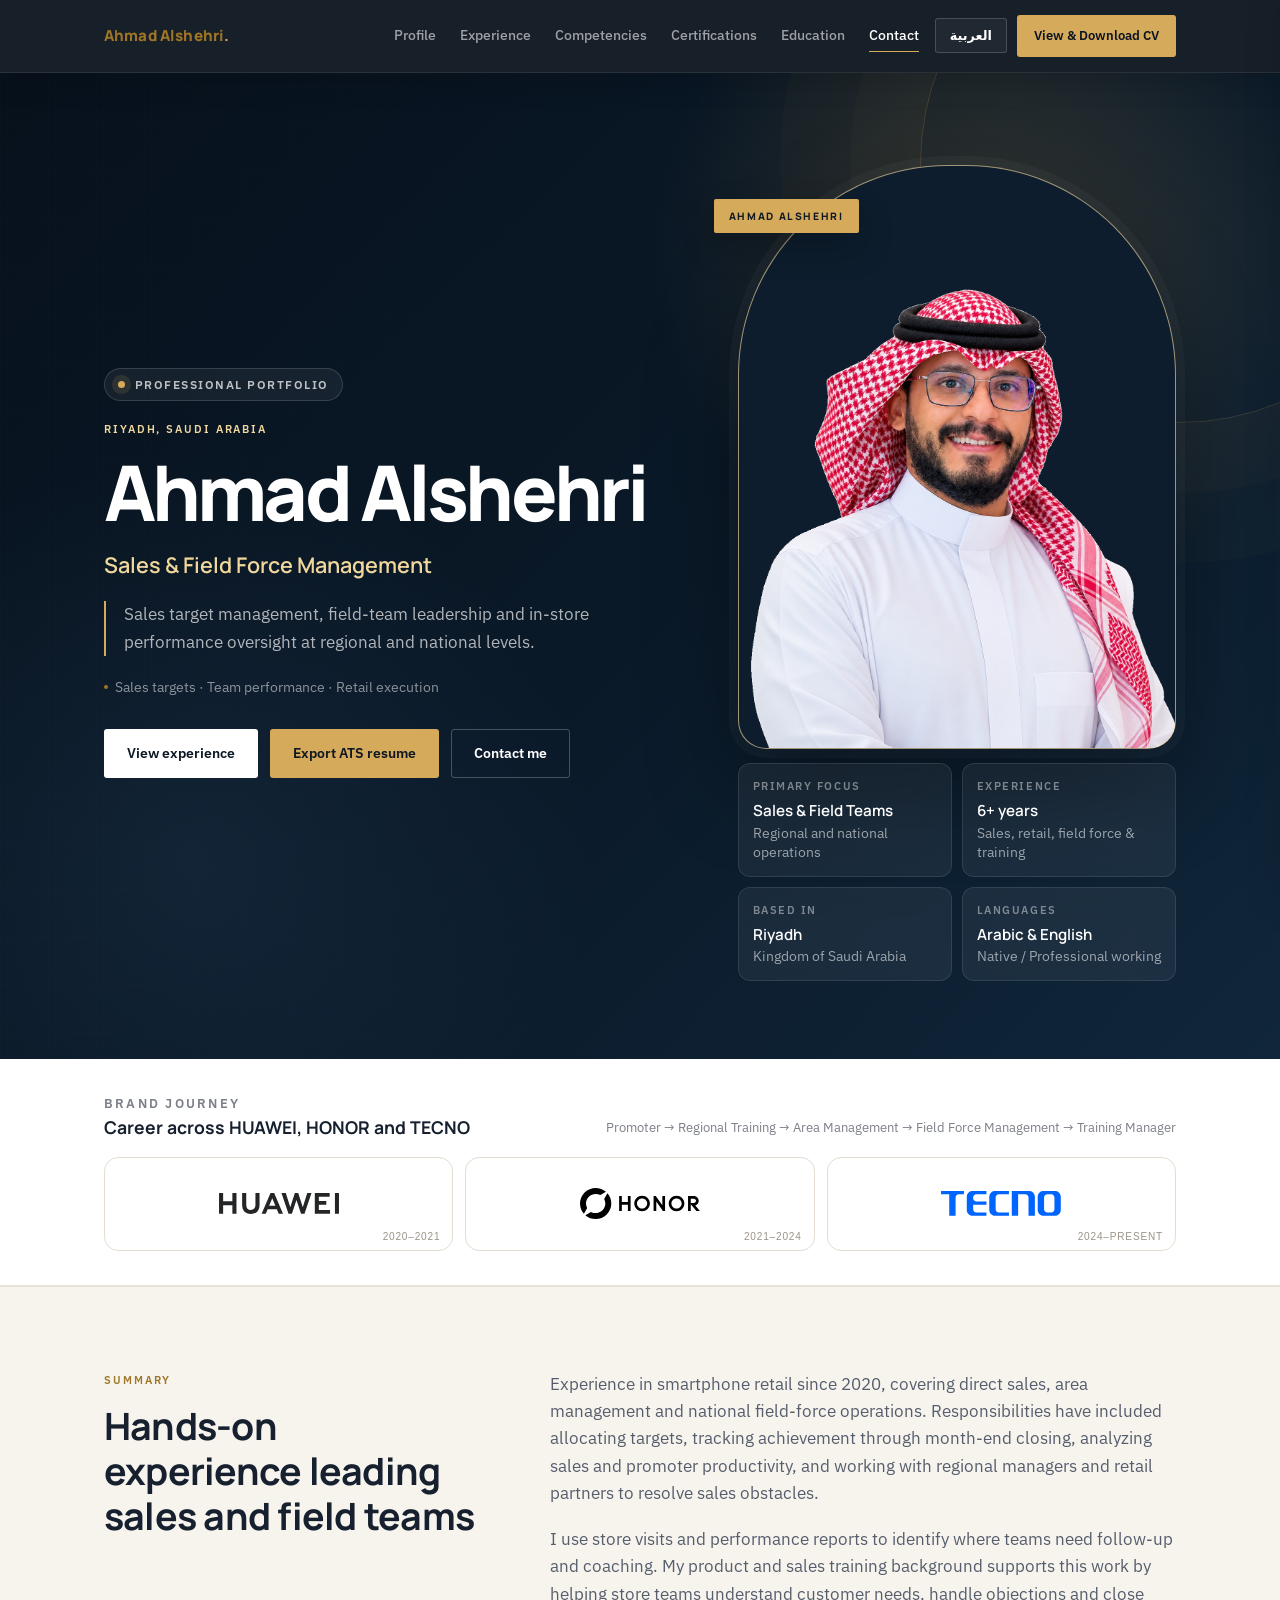
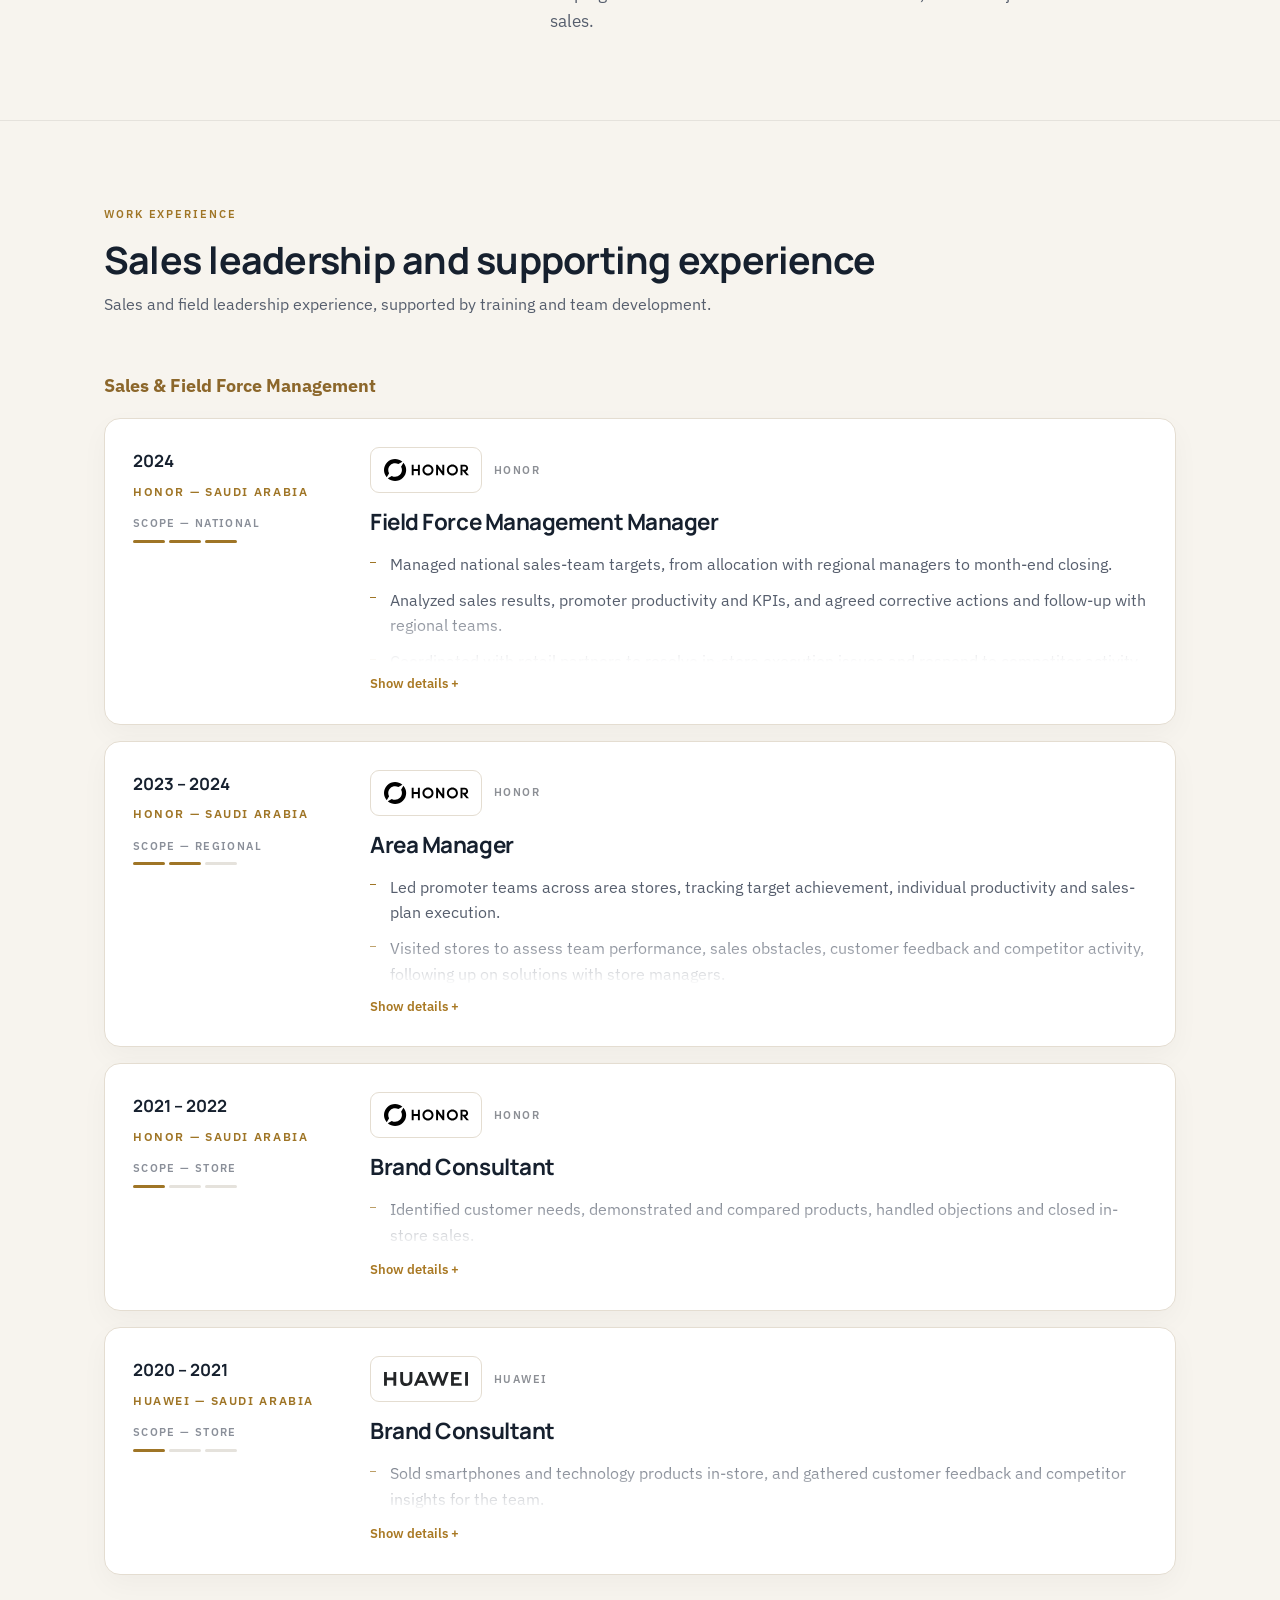
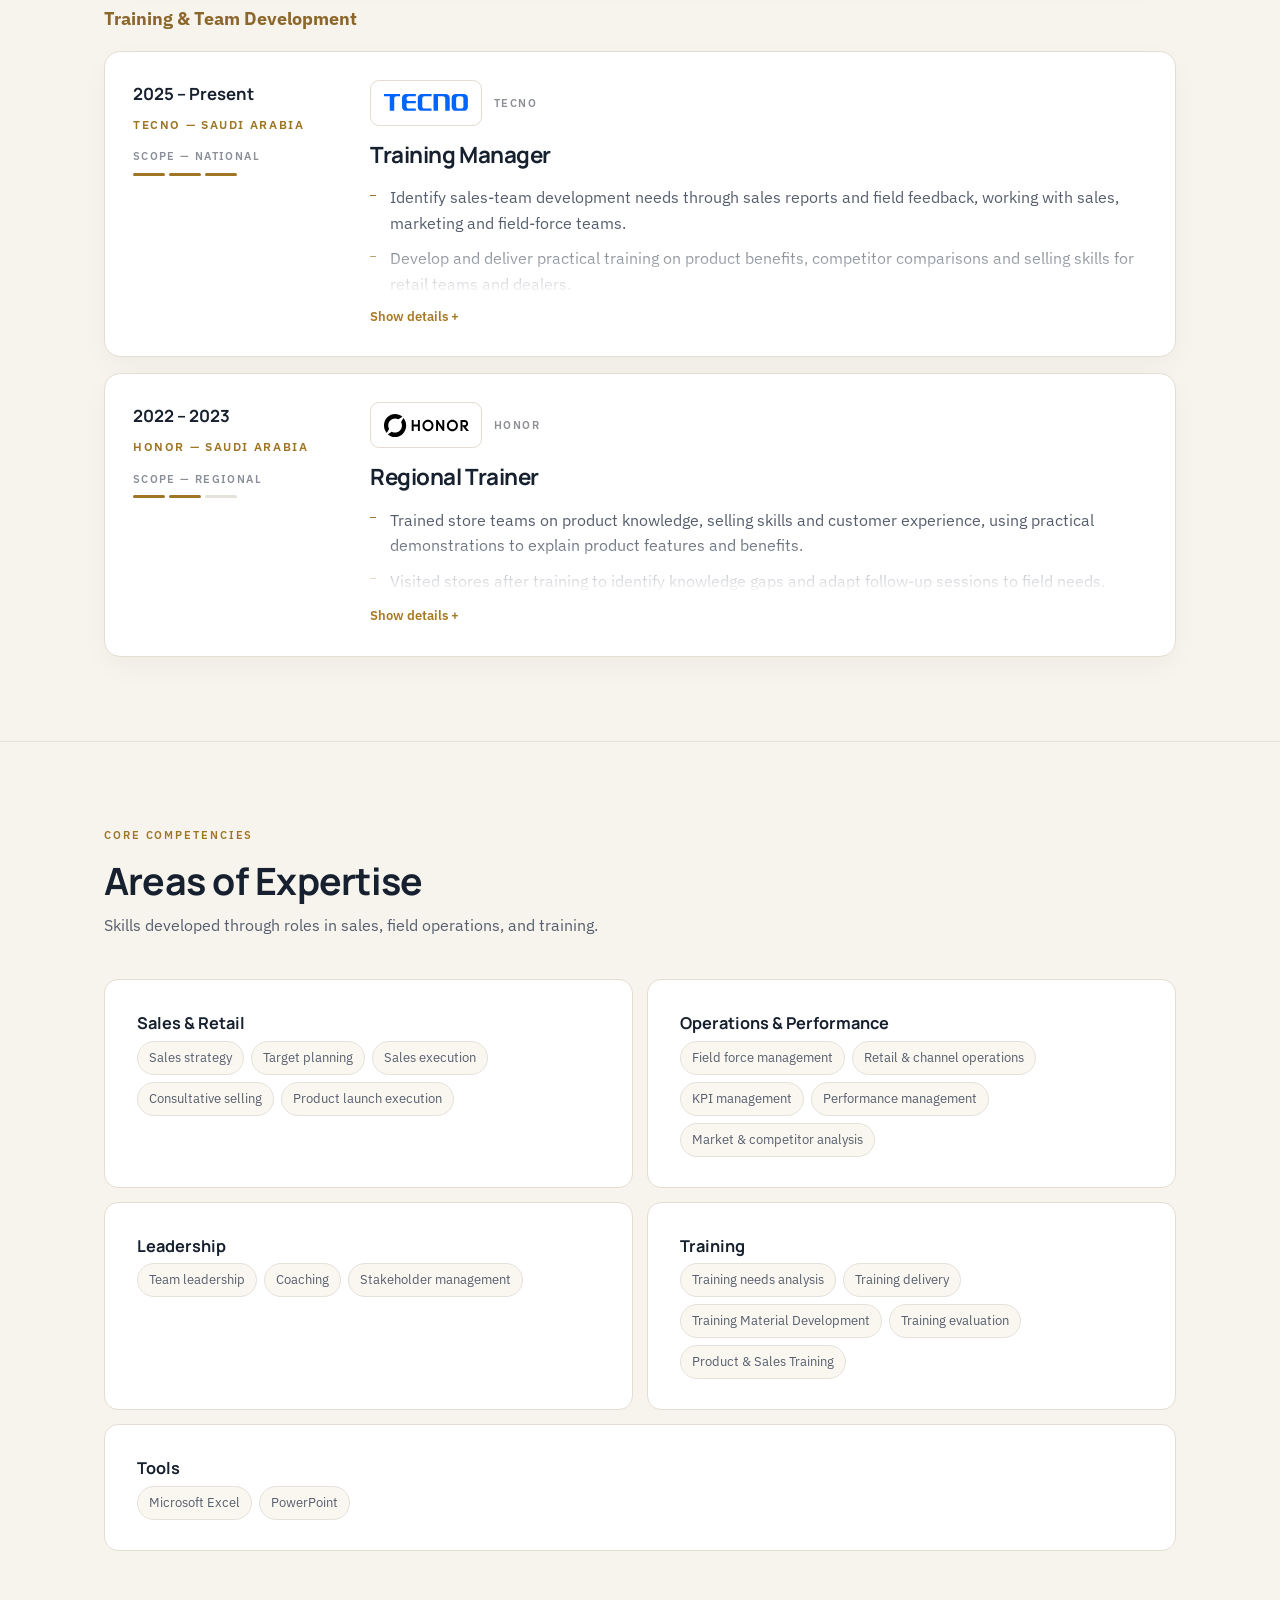
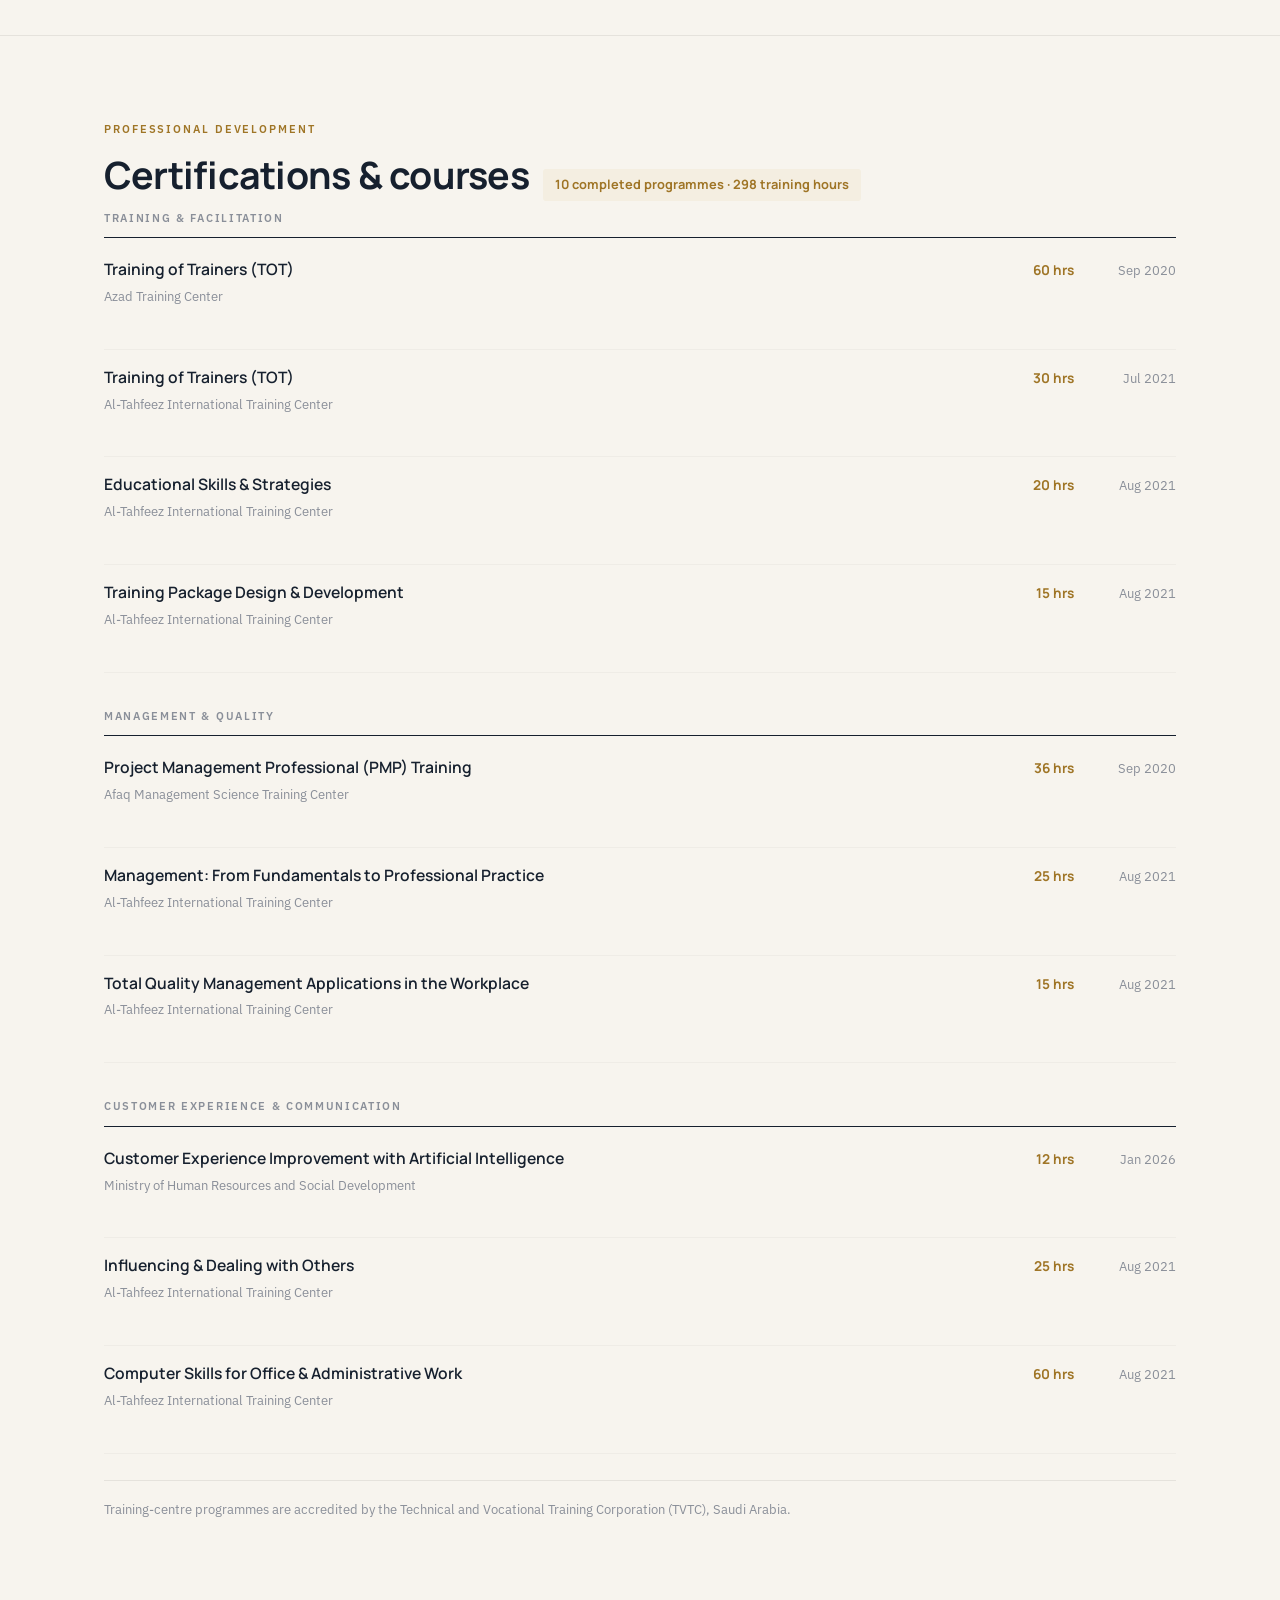
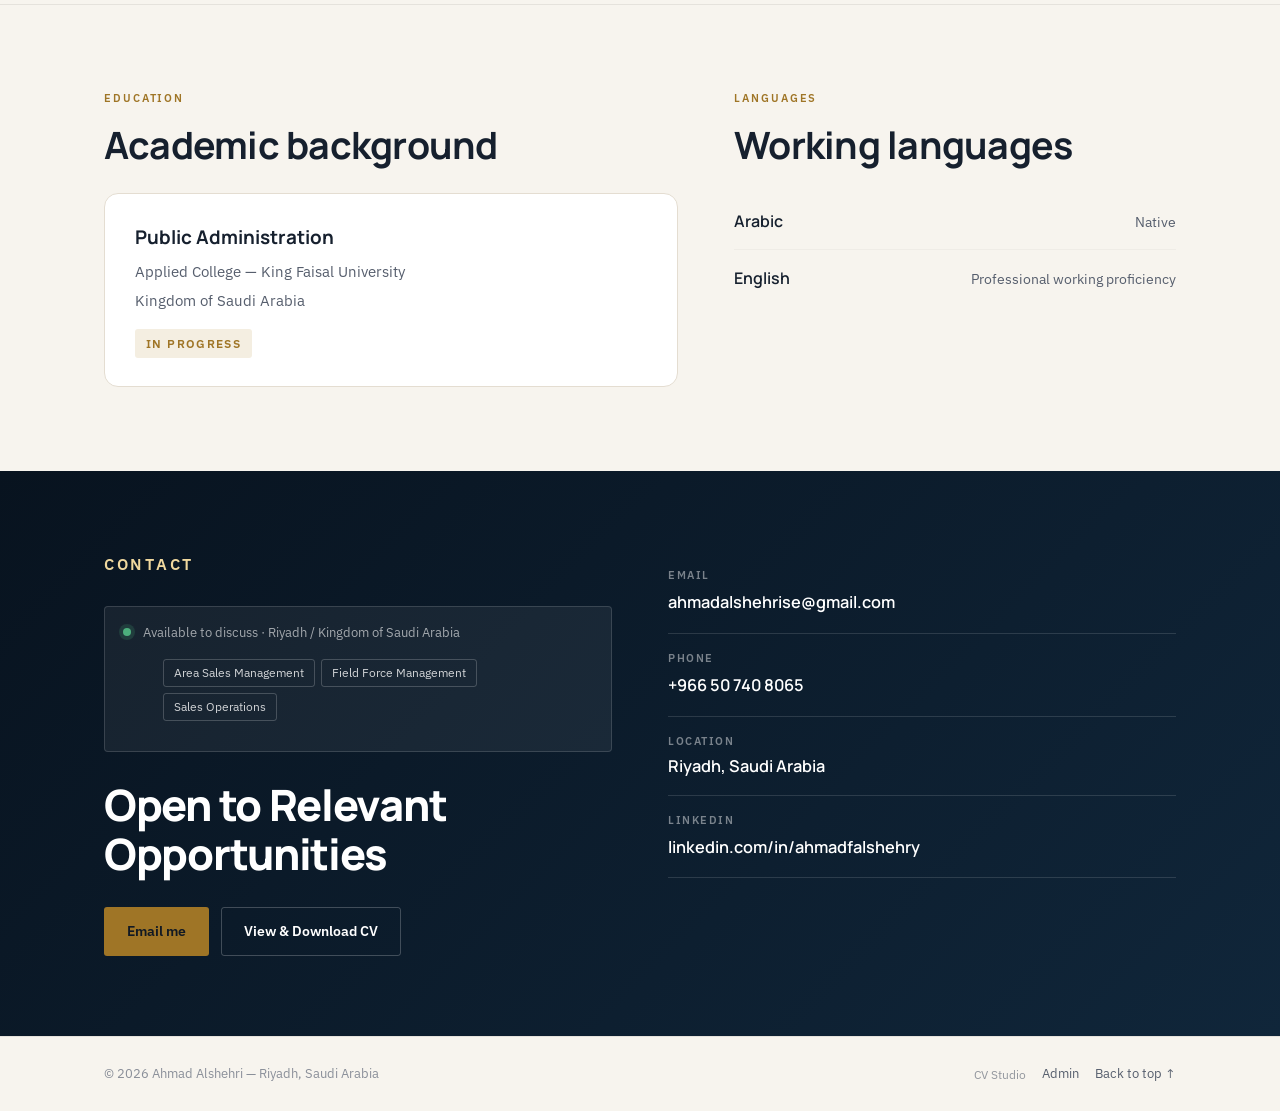
==== index.html @ bf1beb9b "Focus portfolio and CV on sales and field team management" ====
<!DOCTYPE html>
<html lang="en" dir="ltr">
<head>
<meta charset="utf-8">
<meta name="viewport" content="width=device-width, initial-scale=1">
<title>Ahmad Alshehri | Sales &amp; Field Force Management</title>
<meta name="description" content="Ahmad Alshehri — Sales, area and field-force management, team leadership and retail performance in Saudi Arabia.">
<meta name="author" content="Ahmad Alshehri">
<meta name="theme-color" content="#08131f">
<link rel="canonical" href="https://hamodft.github.io/ahmadalshehri/">
<meta property="og:type" content="profile">
<meta property="og:site_name" content="Ahmad Alshehri Professional Portfolio">
<meta property="og:title" content="Ahmad Alshehri | Sales &amp; Field Force Management">
<meta property="og:description" content="Sales and field-force management experience in Saudi retail, covering target allocation, team performance and in-store execution.">
<meta property="og:url" content="https://hamodft.github.io/ahmadalshehri/">
<meta property="og:image" content="https://hamodft.github.io/ahmadalshehri/assets/profile/ahmad-alshehri-profile.png?v=20260819-v11">
<meta property="og:locale" content="en_US">
<meta property="og:locale:alternate" content="ar_SA">
<meta name="twitter:card" content="summary_large_image">
<meta name="twitter:title" content="Ahmad Alshehri | Sales &amp; Field Force Management">
<meta name="twitter:description" content="Sales Management • Field Force Leadership • Retail Performance">
<meta name="twitter:image" content="https://hamodft.github.io/ahmadalshehri/assets/profile/ahmad-alshehri-profile.png?v=20260819-v11">
<link rel="preconnect" href="https://fonts.googleapis.com">
<link rel="preconnect" href="https://fonts.gstatic.com" crossorigin>
<link href="https://fonts.googleapis.com/css2?family=Manrope:wght@500;600;700;800&family=IBM+Plex+Sans:wght@400;500;600&family=IBM+Plex+Sans+Arabic:wght@400;500;600;700&display=swap" rel="stylesheet">
<link rel="preload" as="image" href="assets/profile/ahmad-alshehri-profile.png?v=20260819-v11">
<link rel="stylesheet" href="assets/site.css?v=20261021-training-highlights">
<style id="portfolio-v3">
:root{--v3-bg:#08131f;--v3-bg2:#0d1d2d;--v3-card:#102235;--v3-gold:#d5aa5a;--v3-gold2:#f0d89e;--v3-cream:#f8f3e9;--v3-line:rgba(255,255,255,.12);--v3-soft:rgba(255,255,255,.7)}
*{box-sizing:border-box}.scroll-v3{position:fixed;top:0;left:0;height:3px;width:0;background:linear-gradient(90deg,#f0d89e,#c68f2c);z-index:9999;box-shadow:0 0 20px rgba(213,170,90,.55)}
body{background:#f7f4ee}.site-head{background:rgba(6,15,25,.93)!important;border-bottom:1px solid rgba(255,255,255,.08)!important;color:#fff;backdrop-filter:blur(16px);box-shadow:0 10px 30px rgba(0,0,0,.12)}
.head-in{height:72px}.brand{color:#fff!important;font-size:.95rem!important;letter-spacing:.01em}.brand span:last-child{color:var(--v3-gold)!important}.nav a{color:rgba(255,255,255,.58)!important}.nav a:hover,.nav a.v3-active{color:#fff!important;border-bottom-color:var(--v3-gold)!important}.lang-btn{color:#fff!important;border-color:rgba(255,255,255,.18)!important;background:rgba(255,255,255,.04)!important}.site-head .btn-solid{background:var(--v3-gold)!important;color:#0b1420!important}
.hero{position:relative;overflow:hidden;padding:92px 0 78px!important;color:#fff;background:radial-gradient(circle at 78% 18%,rgba(213,170,90,.20),transparent 27%),radial-gradient(circle at 15% 80%,rgba(72,112,154,.14),transparent 30%),linear-gradient(135deg,#07111c 0%,#0a1928 52%,#10263b 100%)!important;border:0!important}
.hero:before{content:"";position:absolute;inset:0;opacity:.07;background-image:linear-gradient(rgba(255,255,255,.15) 1px,transparent 1px),linear-gradient(90deg,rgba(255,255,255,.15) 1px,transparent 1px);background-size:48px 48px;mask-image:linear-gradient(to right,#000,transparent 55%)}
.hero:after{content:"";position:absolute;width:520px;height:520px;border:1px solid rgba(213,170,90,.20);border-radius:50%;right:-160px;top:-170px;box-shadow:0 0 0 70px rgba(213,170,90,.025),0 0 0 140px rgba(213,170,90,.015)}
.hero-grid{position:relative;z-index:2;grid-template-columns:1.12fr .88fr!important;gap:76px!important;align-items:center!important}.hero-copy{position:relative}.hero-badge{display:inline-flex;align-items:center;gap:10px;margin-bottom:19px;padding:8px 13px;border-radius:999px;border:1px solid rgba(255,255,255,.14);background:rgba(255,255,255,.06);font:600 .72rem var(--body);letter-spacing:.13em;text-transform:uppercase;color:rgba(255,255,255,.72)}.hero-badge i{width:7px;height:7px;border-radius:50%;background:var(--v3-gold);box-shadow:0 0 0 6px rgba(213,170,90,.12)}
.hero .eyebrow{color:var(--v3-gold2)!important}.hero h1{font-size:clamp(3rem,6vw,5.1rem)!important;line-height:1.02!important;letter-spacing:-.05em!important;color:#fff!important;background:none!important;-webkit-text-fill-color:initial!important;margin-bottom:18px!important}.hero-role{color:#f0d79c!important;font-size:clamp(1.05rem,1.8vw,1.35rem)!important;max-width:760px}.hero-lede{color:rgba(255,255,255,.68)!important;border-inline-start:2px solid var(--v3-gold)!important;font-size:1.04rem!important;max-width:58ch}.hero-meta{color:rgba(255,255,255,.52)!important}.hero .btn-solid{background:#fff!important;color:#0b1723!important}.hero .btn-gold{background:var(--v3-gold)!important;color:#101722!important}.hero .btn-line{color:#fff!important;border-color:rgba(255,255,255,.24)!important}.hero .btn-line:hover{background:rgba(255,255,255,.07)!important}
.aside-card{position:relative!important;background:transparent!important;border:0!important;overflow:visible!important;box-shadow:none!important;perspective:1100px}.aside-card::after{display:none!important;content:none!important}@keyframes profileRise{0%{opacity:0;transform:translateY(32px) scale(.96)}100%{opacity:1;transform:translateY(0) scale(1)}}.profile-photo-stage{position:relative!important;display:block!important;width:100%!important;height:auto!important;aspect-ratio:1086/1448!important;min-height:0!important;overflow:hidden!important;border-radius:210px 210px 28px 28px!important;border:1px solid rgba(240,216,158,.65)!important;background-color:#0d1d2d!important;background-repeat:no-repeat!important;background-position:center bottom!important;background-size:contain!important;box-shadow:0 35px 90px rgba(0,0,0,.38),0 0 0 9px rgba(255,255,255,.035)!important;transform:rotateX(var(--photo-rx,0deg)) rotateY(var(--photo-ry,0deg)) translateY(var(--photo-y,0));transition:transform .18s ease-out,filter .3s,box-shadow .3s;will-change:transform;cursor:grab;animation:profileRise .9s cubic-bezier(.2,.8,.2,1) both}.profile-photo-stage:hover{filter:saturate(1.04) brightness(1.03);box-shadow:0 42px 100px rgba(0,0,0,.46),0 0 0 9px rgba(213,170,90,.13),0 0 55px rgba(213,170,90,.14)!important}.profile-photo-stage:active{cursor:grabbing}.aside-card:before{content:"AHMAD ALSHEHRI";position:absolute;z-index:4;left:-24px;top:34px;background:var(--v3-gold);color:#111923;padding:10px 15px;border-radius:2px;font:800 .64rem var(--display);letter-spacing:.16em;box-shadow:0 14px 35px rgba(0,0,0,.22);pointer-events:none}.aside-card .facts{display:grid!important;grid-template-columns:repeat(2,minmax(0,1fr))!important;gap:10px!important;padding:14px 0 0!important}.aside-card .facts li{min-height:88px;padding:14px!important;border:1px solid rgba(255,255,255,.10)!important;border-radius:12px!important;background:rgba(255,255,255,.06)!important;backdrop-filter:blur(14px)}.aside-card .f-k{color:rgba(255,255,255,.44)!important}.aside-card .f-v{color:#fff!important}.aside-card .f-v small{color:rgba(255,255,255,.57)!important}
.career-brands{background:#fff;border-bottom:1px solid #e9e2d6}.career-brands .wrap{padding-top:34px;padding-bottom:34px}.brand-head{display:flex;justify-content:space-between;gap:24px;align-items:end;margin-bottom:18px}.brand-head h2{font:700 1.1rem var(--display);margin:0}.brand-head p{margin:0;color:#7b7f87;font-size:.82rem}.brand-grid{display:grid;grid-template-columns:repeat(3,1fr);gap:12px}.brand-tile{position:relative;overflow:hidden;min-height:94px;border:1px solid #e4ddd0;border-radius:14px;background:#fff;display:flex;align-items:center;justify-content:center;padding:20px;cursor:pointer;transition:transform .28s,box-shadow .28s,border-color .28s}.brand-tile:after{content:"";position:absolute;left:0;right:0;bottom:0;height:3px;background:linear-gradient(90deg,#b9852b,#e8c77f);transform:scaleX(0);transition:transform .28s}.brand-tile:hover{transform:translateY(-5px);border-color:#cfbc95;box-shadow:0 18px 35px rgba(9,26,40,.09)}.brand-tile:hover:after{transform:scaleX(1)}.brand-tile img{max-width:120px;max-height:34px}.brand-tile small{position:absolute;right:12px;bottom:8px;color:#9a9388;font-size:.63rem;letter-spacing:.08em;text-transform:uppercase}
.highlights{background:#0d1d2d!important;color:#fff;padding:56px 0!important}.hl-grid{background:rgba(255,255,255,.10)!important}.hl{background:#0d1d2d!important;transition:transform .25s,background .25s}.hl:hover{transform:translateY(-4px);background:#14283c!important}.hl-fig .u{color:var(--v3-gold2)!important}.hl-lab{color:rgba(255,255,255,.6)!important}
.section{padding:84px 0!important}.sec-title{font-size:clamp(1.7rem,3vw,2.35rem)!important}.profile-grid{gap:70px!important}.profile-body p{font-size:1.04rem!important}.rail{gap:9px!important;margin-bottom:38px!important}.rail-step{min-height:138px!important;padding:18px!important;border:1px solid #e2dbcf!important;border-radius:12px!important;background:#fff!important;transition:.25s;box-shadow:0 8px 24px rgba(12,27,42,.03)}.rail-step:before{display:none!important}.rail-step:hover{transform:translateY(-5px);box-shadow:0 15px 32px rgba(12,27,42,.08)}
.roles{display:grid;gap:16px}.role{position:relative!important;grid-template-columns:205px 1fr!important;gap:32px!important;margin:0!important;padding:28px!important;border:1px solid #e4ddd1!important;border-radius:16px!important;background:#fff!important;box-shadow:0 10px 28px rgba(12,27,42,.035);transition:transform .25s,box-shadow .25s,border-color .25s}.role:first-child{border-top:1px solid #e4ddd1!important}.role:hover{transform:translateY(-4px);border-color:#d3bd91!important;box-shadow:0 20px 42px rgba(12,27,42,.08)}.v3-role-brand{display:flex;align-items:center;gap:12px;margin-bottom:14px}.v3-role-logo{width:112px;height:46px;padding:9px 13px;border:1px solid #e4ddd1;border-radius:9px;background:#fff;display:flex;align-items:center;justify-content:center}.v3-role-logo img{max-width:85px;max-height:24px}.v3-company{font-size:.7rem;text-transform:uppercase;letter-spacing:.13em;color:#8c8f95;font-weight:600}.v3-detail{overflow:hidden;transition:max-height .42s}.role.v3-collapsed .v3-detail{max-height:110px;position:relative}.role.v3-collapsed .v3-detail:after{content:"";position:absolute;left:0;right:0;bottom:0;height:58px;background:linear-gradient(transparent,#fff)}.v3-toggle{border:0;background:transparent;color:#a97924;font:600 .83rem var(--body);padding:12px 0 0;cursor:pointer}.v3-toggle:hover{text-decoration:underline}
.comp-grid{gap:14px!important;background:transparent!important}.comp{background:#fff!important;border:1px solid #e4ddd1!important;border-radius:14px!important;transition:.25s}.comp:hover{transform:translateY(-4px);box-shadow:0 17px 36px rgba(12,27,42,.07)}.tags li{border-radius:999px!important;background:#faf7f1!important}.edu-card{border-radius:14px!important;background:#fff!important;border:1px solid #e4ddd1!important}.cert{transition:background .2s,padding .2s}.cert:hover{background:#fff;padding-inline:12px}.contact{background:linear-gradient(135deg,#08131f,#10263a)!important;color:#fff!important}.contact .eyebrow{color:var(--v3-gold2)!important}.contact p{color:rgba(255,255,255,.68)!important}.contact a{color:#fff}.contact .btn-gold{color:#111923!important}.contact .btn-line{border-color:rgba(255,255,255,.22)!important;color:#fff!important}.contact .f-k{color:rgba(255,255,255,.45)!important}
.rv{opacity:0;transform:translateY(24px);transition:opacity .65s,transform .65s}.rv.in{opacity:1;transform:none}
@media(max-width:920px){.nav{display:none!important}.hero{padding:64px 0 58px!important}.hero-grid{grid-template-columns:1fr!important;gap:44px!important}.aside-card{max-width:520px;margin:0 auto}.aside-card:before{left:12px}.brand-head{display:block}.brand-head p{margin-top:5px}.brand-grid{overflow-x:auto;display:flex;padding-bottom:5px}.brand-tile{min-width:165px}.rail{display:flex!important;overflow-x:auto;padding-bottom:8px}.rail-step{min-width:185px}.role{grid-template-columns:1fr!important}}
@media(max-width:560px){.hero h1{font-size:2.7rem!important}.hero-cta .btn{width:100%}.aside-card{max-width:390px!important}.aside-card .facts{grid-template-columns:1fr 1fr!important}.profile-photo-stage,.aside-card>.monogram{border-radius:150px 150px 20px 20px!important}.section{padding:62px 0!important}.role{padding:20px!important}.career-brands .wrap{padding-top:25px;padding-bottom:25px}}




@media(prefers-reduced-motion:reduce){.rv,.role,.brand-tile,.hl,.rail-step,.profile-photo-stage{transition:none!important;transform:none!important;animation:none!important}.scroll-v3{display:none}}
 .highlights-focus{margin:19px 0 0;text-align:center;font-size:.78rem;letter-spacing:.06em;color:rgba(255,255,255,.58)}
.experience-group{list-style:none}.experience-group-title{margin:12px 0 18px;color:#8c672b;font-size:1.15rem}.experience-group>ol{list-style:none;padding:0;margin:0}
</style>

</head>
<body>
<div class="scroll-v3" id="scrollV3"></div>
<a class="skip" href="#main"><span class="en">Skip to content</span><span class="ar">تخطي إلى المحتوى</span></a>
<header class="site-head"><div class="wrap head-in"><a class="brand" href="#top"><span data-bind="profile.name"></span><span>.</span></a><nav class="nav" id="nav" aria-label="Primary"></nav><div class="head-actions"><button class="lang-btn" id="langBtn" type="button"><span class="en">العربية</span><span class="ar">English</span></button><a class="btn btn-solid btn-sm" id="cvNav" href="#"><span class="en">View & Download CV</span><span class="ar">عرض وتحميل السيرة</span></a></div></div></header>
<main id="main"><span id="top"></span>
<section class="hero"><div class="wrap hero-grid"><div class="hero-copy"><div class="hero-badge"><i></i><span class="en">Professional Portfolio</span><span class="ar">الملف المهني</span></div><p class="eyebrow" data-bind="profile.eyebrow"></p><h1 data-bind="profile.name"></h1><p class="hero-role" data-bind="profile.headline"></p><p class="hero-lede" data-bind="profile.lede"></p><p class="hero-meta" id="heroMeta"></p><div class="hero-cta"><a class="btn btn-solid" href="#experience"><span class="en">View experience</span><span class="ar">استعراض الخبرات</span></a><a class="btn btn-gold" id="cvHero" href="#"><span class="en">Export ATS resume</span><span class="ar">تصدير سيرة ATS</span></a><a class="btn btn-line" href="#contact"><span class="en">Contact me</span><span class="ar">تواصل معي</span></a></div></div><aside class="aside-card" aria-label="Profile at a glance"><div class="monogram" id="photoSlot" role="img" aria-label="Portrait"><span class="mg" id="monogram">AA</span></div><ul class="facts" id="facts"></ul></aside></div></section>
<section class="career-brands" aria-label="Career brands"><div class="wrap"><div class="brand-head"><div><p class="eyebrow"><span class="en">Brand journey</span><span class="ar">المسار عبر العلامات</span></p><h2><span class="en">Career across HUAWEI, HONOR and TECNO</span><span class="ar">مسيرة مهنية عبر HUAWEI وHONOR وTECNO</span></h2></div><p><span class="en">Promoter → Regional Training → Area Management → Field Force Management → Training Manager</span><span class="ar">أخصائي مبيعات ← التدريب الإقليمي ← إدارة المنطقة ← إدارة القوى الميدانية ← مدير التدريب</span></p></div><div class="brand-grid"><button class="brand-tile" data-brand="HUAWEI" type="button"><img src="assets/logos/huawei.svg" alt="HUAWEI"><small>2020–2021</small></button><button class="brand-tile" data-brand="HONOR" type="button"><img src="assets/logos/honor.svg" alt="HONOR"><small>2021–2024</small></button><button class="brand-tile" data-brand="TECNO" type="button"><img src="assets/logos/tecno.svg" alt="TECNO"><small>2024–Present</small></button></div></div></section>

<section class="section rv" id="profile"><div class="wrap profile-grid"><div><p class="eyebrow"><span class="en">Summary</span><span class="ar">الملف المهني</span></p><h2 class="sec-title" data-bind="profile.summaryTitle"></h2></div><div class="profile-body" id="summary"></div></div></section>
<section class="section rv" id="experience"><div class="wrap"><p class="eyebrow"><span class="en">Work Experience</span><span class="ar">الخبرات المهنية</span></p><h2 class="sec-title"><span class="en">Sales leadership and supporting experience</span><span class="ar">قيادة المبيعات والخبرات الداعمة</span></h2><p class="sec-note" id="expNote"></p><ol class="rail" id="rail" aria-label="Roles and Responsibilities" hidden style="display:none!important"></ol><ol class="roles" id="roles"></ol></div></section>
<section class="section rv" id="projects"><div class="wrap"><p class="eyebrow"><span class="en">Featured projects</span><span class="ar">مشاريع مختارة</span></p><h2 class="sec-title"><span class="en">Case studies</span><span class="ar">دراسات حالة</span></h2><p class="sec-note"><span class="en">Selected work, with the challenge, the actions taken, and the measurable result.</span><span class="ar">أعمال مختارة، مع التحدي والإجراءات المتخذة والنتيجة القابلة للقياس.</span></p><div class="card-grid" id="projectGrid"></div></div></section>
<section class="section rv" id="training"><div class="wrap"><p class="eyebrow"><span class="en">Training portfolio</span><span class="ar">ملف التدريب</span></p><h2 class="sec-title"><span class="en">Programmes delivered</span><span class="ar">البرامج المنفذة</span></h2><p class="sec-note" id="trainNote"></p><ul class="tlist" id="trainList"></ul></div></section>
<section class="section rv" id="competencies"><div class="wrap"><p class="eyebrow"><span class="en">Core competencies</span><span class="ar">الكفاءات الأساسية</span></p><h2 class="sec-title"><span class="en">Areas of Expertise</span><span class="ar">مجالات الخبرة</span></h2><p class="sec-note"><span class="en">Skills developed through roles in sales, field operations, and training.</span><span class="ar">مهارات طورتها من خلال العمل في المبيعات والعمليات الميدانية والتدريب.</span></p><div class="comp-grid" id="compGrid"></div></div></section>
<section class="section rv" id="certifications"><div class="wrap"><p class="eyebrow"><span class="en">Professional development</span><span class="ar">التطوير المهني</span></p><div class="cert-head"><h2 class="sec-title" style="margin:0"><span class="en">Certifications &amp; courses</span><span class="ar">الشهادات والدورات</span></h2><span class="cert-total" id="certTotal"></span></div><p class="sec-note" id="certNote" hidden></p><div id="certGroups"></div><p class="accred" id="accred"></p></div></section>
<section class="section rv" id="education"><div class="wrap edu-grid"><div><p class="eyebrow"><span class="en">Education</span><span class="ar">التعليم</span></p><h2 class="sec-title"><span class="en">Academic background</span><span class="ar">الخلفية الأكاديمية</span></h2><div id="eduList"></div></div><div><p class="eyebrow"><span class="en">Languages</span><span class="ar">اللغات</span></p><h2 class="sec-title"><span class="en">Working languages</span><span class="ar">لغات العمل</span></h2><ul class="langs" id="langList"></ul></div></div></section>
<section class="contact" id="contact"><div class="wrap contact-grid"><div><p class="eyebrow"><span class="en">Contact</span><span class="ar">تواصل</span></p><div id="statusStrip"></div><h2 id="ctaHead"></h2><p id="ctaBody"></p><div class="hero-cta"><a class="btn btn-gold" id="emailBtn" href="#"><span class="en">Email me</span><span class="ar">راسلني بالبريد</span></a><a class="btn btn-line" id="cvContact" href="#"><span class="en">View & Download CV</span><span class="ar">عرض وتحميل السيرة</span></a></div></div><div><ul class="clist" id="clist"></ul></div></div></section>
</main>
<footer class="foot"><div class="wrap foot-in"><p>&copy; <span class="yr">2026</span> <span data-bind="profile.name"></span> — <span data-bind="profile.contact.location"></span></p><div style="display:flex;align-items:center;gap:16px;flex-wrap:wrap"><a class="to-top" href="cv-studio/" rel="nofollow" style="font-size:.72rem;opacity:.62">CV Studio</a><a class="to-top" href="admin/"><span class="en">Admin</span><span class="ar">الإدارة</span></a><a class="to-top" href="#top"><span class="en">Back to top ↑</span><span class="ar">العودة إلى الأعلى ↑</span></a></div></div></footer>
<div class="drawer-bg" id="drawerBg"></div><aside class="drawer" id="drawer" role="dialog" aria-modal="true" aria-label="Details"><div class="drawer-in"><div class="drawer-close"><button type="button" id="drawerClose"><span class="en">Close ✕</span><span class="ar">إغلاق ✕</span></button></div><div id="drawerBody"></div></div></aside>
<script type="application/ld+json" id="jsonld"></script>
<script src="assets/app.js?v=20261022-sales-focus"></script>
<script>
/* Count one reference visit per browser profile on this device. */
(function () {
  'use strict';
  var storageKey = 'ahmadalshehri_unique_visitor_v1';
  try {
    if (localStorage.getItem(storageKey)) return;
    localStorage.setItem(storageKey, new Date().toISOString());


    var counter = document.createElement('script');
    counter.async = true;
    counter.src = 'https://gc.zgo.at/count.js';
    counter.dataset.goatcounter = 'https://ahmadalshehri.goatcounter.com/count';
    document.head.appendChild(counter);
  } catch (error) {
    /* Privacy modes that block local storage are intentionally not counted. */
  }
})();
</script>
<script>
(function(){
'use strict';
var LOGOS={'TECNO Mobile':'assets/logos/tecno.svg','TECNO':'assets/logos/tecno.svg','HONOR':'assets/logos/honor.svg','HUAWEI':'assets/logos/huawei.svg'};
function all(q,c){return Array.prototype.slice.call((c||document).querySelectorAll(q));}
function progress(){var b=document.getElementById('scrollV3');function d(){var h=document.documentElement.scrollHeight-innerHeight;b.style.width=(h>0?(scrollY/h)*100:0)+'%';}addEventListener('scroll',d,{passive:true});d();}
function decorate(){
 all('.role').forEach(function(r){if(r.dataset.v3)return;r.dataset.v3='1';var co=r.querySelector('.role-co'),ttl=r.querySelector('.role-title');var txt=(co?co.textContent:'');var company=Object.keys(LOGOS).find(function(n){return txt.indexOf(n)>-1;});if(company&&ttl){var x=document.createElement('div');x.className='v3-role-brand';x.innerHTML='<span class="v3-role-logo"><img src="'+LOGOS[company]+'" alt="'+company+' logo"></span><span class="v3-company">'+company+'</span>';ttl.parentNode.insertBefore(x,ttl);}var lists=all('ul',r);if(lists.length){var w=document.createElement('div');w.className='v3-detail';lists[0].parentNode.insertBefore(w,lists[0]);lists.forEach(function(u){w.appendChild(u);});r.classList.add('v3-collapsed');var bt=document.createElement('button');bt.type='button';bt.className='v3-toggle';bt.innerHTML='<span class="en">Show details +</span><span class="ar">عرض التفاصيل +</span>';bt.onclick=function(){var c=r.classList.toggle('v3-collapsed');bt.innerHTML=c?'<span class="en">Show details +</span><span class="ar">عرض التفاصيل +</span>':'<span class="en">Hide details −</span><span class="ar">إخفاء التفاصيل −</span>';};w.parentNode.insertBefore(bt,w.nextSibling);}});
 all('.rail-step').forEach(function(s){if(s.dataset.v3)return;s.dataset.v3='1';var co=s.querySelector('.rail-co');if(!co)return;var n=(co.textContent||'').trim();var logo=LOGOS[n];if(logo){var i=document.createElement('img');i.src=logo;i.alt='';i.style.cssText='width:42px;height:19px;object-fit:contain;margin-inline-end:7px;vertical-align:middle;';co.prepend(i);}});
}
function brandClicks(){all('.brand-tile').forEach(function(b){b.onclick=function(){var n=b.dataset.brand;var t=all('.role').find(function(r){return (r.textContent||'').toUpperCase().indexOf(n)>-1;});if(t){t.scrollIntoView({behavior:'smooth',block:'center'});if(t.animate)t.animate([{boxShadow:'0 0 0 2px rgba(213,170,90,.75)'},{boxShadow:'0 20px 42px rgba(12,27,42,.08)'}],{duration:1200});}};});}
function active(){var links=all('.nav a[href^="#"]'),map={};links.forEach(function(a){map[a.getAttribute('href').slice(1)]=a;});if(!links.length||!('IntersectionObserver'in window))return;Object.keys(map).forEach(function(id){var s=document.getElementById(id);if(!s)return;new IntersectionObserver(function(es){es.forEach(function(e){if(e.isIntersecting){links.forEach(function(a){a.classList.remove('v3-active');});map[id].classList.add('v3-active');}});},{rootMargin:'-35% 0px -58% 0px'}).observe(s);});}
function interactivePhoto(){var card=document.querySelector('.aside-card');if(!card||matchMedia('(prefers-reduced-motion: reduce)').matches)return;var tries=0,t=setInterval(function(){var stage=card.querySelector('.profile-photo-stage');if(!stage&&++tries<80)return;clearInterval(t);if(!stage)return;function move(e){var r=stage.getBoundingClientRect(),x=(e.clientX-r.left)/r.width-.5,y=(e.clientY-r.top)/r.height-.5;stage.style.setProperty('--photo-rx',(-y*6).toFixed(2)+'deg');stage.style.setProperty('--photo-ry',(x*8).toFixed(2)+'deg');stage.style.setProperty('--photo-y','-6px');}function reset(){stage.style.setProperty('--photo-rx','0deg');stage.style.setProperty('--photo-ry','0deg');stage.style.setProperty('--photo-y','0');}stage.addEventListener('pointermove',move);stage.addEventListener('pointerleave',reset);stage.addEventListener('pointerup',reset);},80);}
function init(){progress();brandClicks();interactivePhoto();var tries=0,tm=setInterval(function(){tries++;if(document.querySelector('.role')){clearInterval(tm);decorate();active();}else if(tries>100)clearInterval(tm);},80);}
if(document.readyState==='loading')document.addEventListener('DOMContentLoaded',init);else init();
})();
</script>
</body></html>
---- assets/site.css ----
:root{
  --bg:#FBFAF8;
  --surface:#FFFFFF;
  --ink:#16202E;
  --ink-soft:#565E6D;
  --ink-mute:#8A8F99;
  --line:#E5E2DC;
  --line-soft:#EFECE6;
  --gold:#9F7526;
  --gold-tint:#F4EEE1;
  --navy:#101927;
  --wrap:1120px;
  --display:'Manrope',system-ui,-apple-system,'Segoe UI',sans-serif;
  --body:'IBM Plex Sans',system-ui,-apple-system,'Segoe UI',sans-serif;
}

/* ===== language switching ===== */
html[lang="en"] .ar,
html[lang="ar"] .en{display:none}

/* Arabic typography: one family for both roles, no letter-spacing (it breaks
   Arabic letter joining), slightly more line-height for legibility */
html[lang="ar"]{
  --display:'IBM Plex Sans Arabic',system-ui,'Segoe UI',sans-serif;
  --body:'IBM Plex Sans Arabic',system-ui,'Segoe UI',sans-serif;
}
html[lang="ar"] *{letter-spacing:normal !important}
html[lang="ar"] body{line-height:1.85}
html[lang="ar"] .hero h1{font-weight:700}

*,*::before,*::after{box-sizing:border-box}
html{scroll-behavior:smooth;-webkit-text-size-adjust:100%}
body{
  margin:0;background:var(--bg);color:var(--ink);
  font-family:var(--body);font-size:16px;line-height:1.65;
  -webkit-font-smoothing:antialiased;
}
img{max-width:100%;display:block}
a{color:inherit}

.wrap{max-width:var(--wrap);margin:0 auto;padding:0 24px}

.eyebrow{
  font-family:var(--body);font-size:.7rem;font-weight:600;
  letter-spacing:.17em;text-transform:uppercase;color:var(--gold);
  margin:0 0 14px;
}
.sec-title{
  font-family:var(--display);font-weight:700;
  font-size:clamp(1.5rem,3vw,2rem);letter-spacing:-.02em;
  margin:0 0 10px;line-height:1.2;
}
.sec-note{color:var(--ink-soft);margin:0 0 40px;max-width:62ch;font-size:.97rem}

.section{padding:76px 0;border-top:1px solid var(--line)}
.section:first-of-type{border-top:0}
section[id],span[id]{scroll-margin-top:84px}

.skip{
  position:absolute;inset-inline-start:-9999px;top:0;z-index:200;
  background:var(--ink);color:#fff;padding:12px 20px;
  font-weight:600;font-size:.9rem;
}
.skip:focus{inset-inline-start:0}

/* ===== header ===== */
.site-head{
  position:sticky;top:0;z-index:100;
  background:rgba(251,250,248,.94);
  border-bottom:1px solid var(--line);
  backdrop-filter:saturate(140%) blur(8px);
}
.head-in{display:flex;align-items:center;gap:16px;height:66px}
.brand{
  font-family:var(--display);font-weight:800;font-size:1rem;
  letter-spacing:-.01em;text-decoration:none;white-space:nowrap;
}
.brand span{color:var(--gold)}
.nav{display:flex;gap:24px;margin-inline-start:auto}
.nav a{
  text-decoration:none;font-size:.86rem;font-weight:500;color:var(--ink-soft);
  padding:4px 0;border-bottom:1px solid transparent;transition:color .18s,border-color .18s;
}
.nav a:hover{color:var(--ink);border-bottom-color:var(--gold)}
.head-actions{display:flex;align-items:center;gap:10px;margin-inline-start:auto}
.nav + .head-actions{margin-inline-start:0}

/* ===== buttons ===== */
.btn{
  display:inline-flex;align-items:center;justify-content:center;gap:8px;
  font-family:var(--body);font-size:.88rem;font-weight:600;
  padding:12px 22px;border-radius:3px;text-decoration:none;
  border:1px solid transparent;cursor:pointer;transition:background .18s,color .18s,border-color .18s;
  white-space:nowrap;
}
.btn-solid{background:var(--ink);color:#fff}
.btn-solid:hover{background:var(--navy)}
.btn-gold{background:var(--gold);color:#fff}
.btn-gold:hover{background:#8A6420}
.btn-line{background:transparent;color:var(--ink);border-color:var(--line)}
.btn-line:hover{border-color:var(--ink)}
.btn-sm{padding:9px 16px;font-size:.8rem}
.lang-btn{
  font-family:var(--body);font-weight:600;font-size:.8rem;
  background:transparent;color:var(--ink);border:1px solid var(--line);
  border-radius:3px;padding:8px 14px;cursor:pointer;transition:border-color .18s;
}
.lang-btn:hover{border-color:var(--gold)}
.lang-btn .ar{font-family:'IBM Plex Sans Arabic',sans-serif}

:focus-visible{outline:2px solid var(--gold);outline-offset:3px}

/* ===== hero ===== */
.hero{padding:72px 0 64px}
.hero-grid{display:grid;grid-template-columns:1.45fr .9fr;gap:56px;align-items:start}
.hero h1{
  font-family:var(--display);font-weight:800;
  font-size:clamp(2.5rem,6.2vw,4rem);line-height:1.06;
  letter-spacing:-.035em;margin:0 0 18px;
}
.hero-role{
  font-family:var(--display);font-weight:600;
  font-size:clamp(1rem,2.1vw,1.22rem);line-height:1.5;
  color:var(--ink);margin:0 0 20px;
}
.hero-role em{font-style:normal;color:var(--gold);padding:0 6px;font-weight:500}
.hero-lede{
  font-size:1.03rem;color:var(--ink-soft);margin:0 0 20px;max-width:54ch;
  border-inline-start:2px solid var(--gold);padding-inline-start:18px;
}
.hero-meta{
  display:flex;flex-wrap:wrap;gap:8px 20px;margin:0 0 30px;
  font-size:.85rem;color:var(--ink-mute);
}
.hero-meta span{display:inline-flex;align-items:center;gap:7px}
.dot{width:4px;height:4px;border-radius:50%;background:var(--gold);flex:none}
.hero-cta{display:flex;flex-wrap:wrap;gap:12px}

.aside-card{background:var(--surface);border:1px solid var(--line);border-radius:5px;overflow:hidden}
.monogram{
  aspect-ratio:1/1;background:var(--navy);color:#fff;
  display:flex;align-items:center;justify-content:center;position:relative;
}
.monogram .mg{
  font-family:'Manrope',sans-serif;font-weight:800;font-size:3.6rem;
  letter-spacing:-.04em;color:var(--gold-tint);
}
.monogram::after{
  content:"";position:absolute;inset-inline:26px;bottom:26px;height:1px;background:rgba(255,255,255,.14);
}
.facts{padding:6px 22px 18px;margin:0;list-style:none}
.facts li{padding:14px 0;border-bottom:1px solid var(--line-soft)}
.facts li:last-child{border-bottom:0}
.f-k{
  font-size:.68rem;font-weight:600;letter-spacing:.14em;text-transform:uppercase;
  color:var(--ink-mute);margin:0 0 4px;display:block;
}
.f-v{font-family:var(--display);font-weight:600;font-size:.95rem;color:var(--ink);line-height:1.4;display:block}
.f-v small{display:block;font-family:var(--body);font-weight:400;font-size:.85rem;color:var(--ink-soft);margin-top:2px}

/* ===== highlights ===== */
.highlights{background:var(--navy);color:#fff;padding:56px 0}
.hl-grid{display:grid;grid-template-columns:repeat(3,1fr);gap:1px;background:rgba(255,255,255,.12)}
.hl{background:var(--navy);padding:26px 24px}
.hl-fig{
  font-family:var(--display);font-weight:800;
  font-size:clamp(1.9rem,3.6vw,2.6rem);letter-spacing:-.03em;
  color:#fff;line-height:1.1;margin:0 0 10px;
}
.hl-fig .u{color:var(--gold-tint);font-size:.55em;font-weight:700;margin-inline-start:2px}
.hl-lab{font-size:.83rem;color:rgba(255,255,255,.66);margin:0;line-height:1.55}

/* ===== profile ===== */
.profile-grid{display:grid;grid-template-columns:.9fr 1.5fr;gap:56px}
.profile-body p{margin:0 0 18px;font-size:1.03rem;color:var(--ink-soft)}
.profile-body p:last-child{margin-bottom:0}
.profile-body strong{color:var(--ink);font-weight:600}

/* ===== progression rail ===== */
.rail{display:grid;grid-template-columns:repeat(6,1fr);margin:0 0 56px;padding:0;list-style:none}
.rail-step{position:relative;padding:22px 0 0;padding-inline-end:16px;border-top:1px solid var(--line)}
.rail-step::before{
  content:"";position:absolute;top:-4px;inset-inline-start:0;width:7px;height:7px;
  border-radius:50%;background:var(--line);
}
.rail-step[data-tier="3"]::before{background:var(--gold)}
.rail-step[data-tier="2"]::before{background:#C8A45E}
.rail-yr{font-family:var(--display);font-weight:700;font-size:.9rem;color:var(--ink);margin:0 0 3px}
.rail-co{font-size:.68rem;font-weight:600;letter-spacing:.13em;text-transform:uppercase;color:var(--gold);margin:0 0 6px}
.rail-ttl{font-size:.85rem;color:var(--ink-soft);margin:0;line-height:1.45}

/* ===== experience ===== */
.roles{list-style:none;margin:0;padding:0}
.role{display:grid;grid-template-columns:220px 1fr;gap:40px;padding:34px 0;border-top:1px solid var(--line)}
.role:first-child{border-top:1px solid var(--ink)}
.role-period{font-family:var(--display);font-weight:700;font-size:1.05rem;margin:0 0 6px}
.role-co{font-size:.78rem;font-weight:600;letter-spacing:.13em;text-transform:uppercase;color:var(--gold);margin:0 0 14px}
.scope{margin:0}
.scope-lab{font-size:.66rem;font-weight:600;letter-spacing:.13em;text-transform:uppercase;color:var(--ink-mute);margin:0 0 7px;display:block}
.meter{display:flex;gap:4px;width:104px}
.meter i{height:3px;flex:1;background:var(--line);border-radius:2px}
.meter i.on{background:var(--gold)}
.role-title{font-family:var(--display);font-weight:700;font-size:clamp(1.15rem,2.2vw,1.4rem);letter-spacing:-.02em;margin:0 0 16px;line-height:1.3}
.role ul{margin:0;padding:0;list-style:none}
.role ul li{position:relative;padding-inline-start:20px;margin-bottom:10px;color:var(--ink-soft);font-size:.97rem}
.role ul li:last-child{margin-bottom:0}
.role ul li::before{content:"";position:absolute;inset-inline-start:0;top:.62em;width:6px;height:1px;background:var(--gold)}

/* ===== competencies ===== */
.comp-grid{display:grid;grid-template-columns:repeat(2,1fr);gap:1px;background:var(--line)}
.comp{background:var(--bg);padding:30px 32px}
.comp h3{font-family:var(--display);font-weight:700;font-size:1.02rem;margin:0 0 4px}
.comp > p{font-size:.85rem;color:var(--ink-mute);margin:0 0 18px}
.tags{display:flex;flex-wrap:wrap;gap:7px;margin:0;padding:0;list-style:none}
.tags li{font-size:.83rem;color:var(--ink-soft);background:var(--surface);border:1px solid var(--line);padding:5px 11px;border-radius:3px}

/* ===== certifications ===== */
.cert-head{display:flex;flex-wrap:wrap;align-items:baseline;gap:14px;margin-bottom:8px}
.cert-total{font-family:var(--display);font-weight:700;font-size:.8rem;color:var(--gold);background:var(--gold-tint);padding:5px 12px;border-radius:3px}
.cert-group{margin-bottom:34px}
.cert-group:last-of-type{margin-bottom:0}
.cert-group > h3{font-size:.7rem;font-weight:600;letter-spacing:.15em;text-transform:uppercase;color:var(--ink-mute);margin:0 0 4px;padding-bottom:10px;border-bottom:1px solid var(--ink)}
.certs{list-style:none;margin:0;padding:0}
.cert{display:grid;grid-template-columns:1fr auto auto;gap:12px 26px;align-items:baseline;padding:15px 0;border-bottom:1px solid var(--line-soft)}
.cert-name{font-family:var(--display);font-weight:600;font-size:.98rem;margin:0}
.cert-name small{display:block;font-family:var(--body);font-weight:400;font-size:.83rem;color:var(--ink-mute);margin-top:3px}
.cert-hrs{font-family:var(--display);font-weight:700;font-size:.85rem;color:var(--gold);white-space:nowrap}
.cert-date{font-size:.82rem;color:var(--ink-mute);white-space:nowrap;min-width:76px;text-align:end}
.accred{font-size:.82rem;color:var(--ink-mute);margin:26px 0 0;padding-top:18px;border-top:1px solid var(--line)}

/* certificate links */
.cert-link{text-decoration:none;color:inherit;display:block;transition:color .18s}
.cert-link:hover{color:var(--gold)}
.cert-go{font-size:.75em;color:var(--gold);margin-inline-start:7px;opacity:0;transition:opacity .18s}
.cert:hover .cert-go,.cert-link:focus-visible .cert-go{opacity:1}

/* ===== edit mode ===== */
.editbar{
  position:fixed;bottom:0;inset-inline:0;z-index:300;background:var(--ink);color:#fff;
  padding:12px 16px;display:none;gap:10px;align-items:center;flex-wrap:wrap;justify-content:center;
  font-family:var(--body);font-size:.85rem;box-shadow:0 -4px 20px rgba(0,0,0,.18);
}
html.editing .editbar{display:flex}
html.editing body{padding-bottom:96px}
.editbar b{font-weight:600}
.editbar .hint{color:rgba(255,255,255,.55);font-size:.8rem}
.ebtn{
  font-family:var(--body);font-size:.82rem;font-weight:600;padding:9px 16px;border-radius:3px;
  border:1px solid rgba(255,255,255,.3);background:transparent;color:#fff;cursor:pointer;
}
.ebtn:hover{border-color:#fff}
.ebtn.primary{background:var(--gold);border-color:var(--gold)}
.ebtn.primary:hover{background:#8A6420}

html.editing [contenteditable]{
  outline:1px dashed rgba(159,117,38,.55);outline-offset:3px;border-radius:2px;
}
html.editing [contenteditable]:focus{outline:2px solid var(--gold);background:#fff}
html.editing .cert-link{pointer-events:none}

.editctl{
  font-family:var(--body);font-size:.72rem;font-weight:600;cursor:pointer;
  border:1px solid var(--line);background:var(--surface);color:var(--ink-soft);
  border-radius:3px;padding:4px 10px;margin-top:10px;
}
.editctl:hover{border-color:var(--gold);color:var(--gold)}
.editctl.del{color:#9B3232;border-color:#E7CFCF;padding:2px 8px;margin:0;margin-inline-start:8px}
.editctl.del:hover{background:#9B3232;color:#fff;border-color:#9B3232}
.editctl.add{display:block;margin-top:16px}
.edit-note{
  position:fixed;top:78px;inset-inline-end:16px;z-index:300;
  background:var(--gold);color:#fff;padding:8px 14px;border-radius:3px;
  font-size:.78rem;font-weight:600;display:none;
}
html.editing .edit-note{display:block}
.edit-open{font-size:.82rem;color:var(--ink-mute);text-decoration:none;cursor:pointer;background:none;border:0;font-family:var(--body)}
.edit-open:hover{color:var(--gold)}

/* ===== education / languages ===== */
.edu-grid{display:grid;grid-template-columns:1.3fr 1fr;gap:56px}
.edu-card{background:var(--surface);border:1px solid var(--line);border-radius:5px;padding:28px 30px;margin-top:26px}
.edu-card h3{font-family:var(--display);font-weight:700;font-size:1.18rem;margin:0 0 6px}
.edu-card p{margin:0 0 4px;color:var(--ink-soft);font-size:.95rem}
.status{display:inline-block;margin-top:12px;font-size:.72rem;font-weight:600;letter-spacing:.12em;text-transform:uppercase;color:var(--gold);background:var(--gold-tint);padding:5px 11px;border-radius:3px}
.langs{list-style:none;margin:26px 0 0;padding:0}
.langs li{display:flex;justify-content:space-between;align-items:baseline;gap:16px;padding:15px 0;border-bottom:1px solid var(--line-soft)}
.langs li:last-child{border-bottom:0}
.lang-n{font-family:var(--display);font-weight:600;font-size:1rem}
.lang-l{font-size:.85rem;color:var(--ink-soft);text-align:end}

/* ===== contact ===== */
.contact{background:var(--navy);color:#fff;padding:80px 0}
.contact-grid{display:grid;grid-template-columns:1fr 1fr;gap:56px;align-items:start}
.contact h2{font-family:var(--display);font-weight:800;font-size:clamp(1.9rem,4vw,2.7rem);letter-spacing:-.03em;margin:0 0 16px;line-height:1.15}
.contact > .wrap > div > p{color:rgba(255,255,255,.66);margin:0 0 28px;max-width:44ch;font-size:1rem}
.contact .eyebrow{color:var(--gold-tint)}
.clist{list-style:none;margin:0;padding:0}
.clist li{padding:16px 0;border-bottom:1px solid rgba(255,255,255,.13)}
.clist .f-k{color:rgba(255,255,255,.45)}
.clist a,.clist .f-v{font-family:var(--display);font-weight:600;font-size:1.02rem;color:#fff;text-decoration:none;border-bottom:1px solid transparent;transition:border-color .18s}
.clist a:hover{border-bottom-color:var(--gold)}
.contact .btn-line{color:#fff;border-color:rgba(255,255,255,.3)}
.contact .btn-line:hover{border-color:#fff}
.contact :focus-visible{outline-color:var(--gold-tint)}
/* phone + email stay left-to-right even in RTL */
.ltr{direction:ltr;unicode-bidi:embed;display:inline-block}

/* ===== footer ===== */
.foot{padding:26px 0;border-top:1px solid var(--line)}
.foot-in{display:flex;flex-wrap:wrap;gap:12px 24px;justify-content:space-between;align-items:center}
.foot p{margin:0;font-size:.82rem;color:var(--ink-mute)}
.to-top{font-size:.82rem;color:var(--ink-soft);text-decoration:none}
.to-top:hover{color:var(--gold)}

.rv{opacity:0;transform:translateY(14px);transition:opacity .5s ease,transform .5s ease}
.rv.in{opacity:1;transform:none}

/* ===== responsive ===== */
@media (max-width:1000px){
  .nav{display:none}
  .head-actions{margin-inline-start:auto}
}
@media (max-width:960px){
  .hero-grid{grid-template-columns:1fr;gap:44px}
  .aside-card{max-width:420px}
  .profile-grid,.edu-grid,.contact-grid{grid-template-columns:1fr;gap:34px}
  .hl-grid{grid-template-columns:repeat(2,1fr)}
  .hl-grid > .hl:last-child:nth-child(3){grid-column:1 / -1}
  .rail{grid-template-columns:repeat(3,1fr);row-gap:20px}
}
@media (max-width:700px){
  .section{padding:56px 0}
  .hero{padding:48px 0 44px}
  .role{grid-template-columns:1fr;gap:18px;padding:28px 0}
  .comp-grid{grid-template-columns:1fr}
  .rail{grid-template-columns:repeat(2,1fr)}
  .cert{grid-template-columns:1fr auto;gap:6px 16px}
  .cert-hrs,.cert-date{grid-column:2;text-align:end}
  .hero-cta .btn{flex:1 1 100%}
  .brand{font-size:.9rem}
}
@media (max-width:420px){
  .hl-grid{grid-template-columns:1fr}
  .rail{grid-template-columns:1fr}
}

@media (prefers-reduced-motion:reduce){
  html{scroll-behavior:auto}
  .rv{opacity:1;transform:none;transition:none}
  *{animation-duration:.01ms !important;transition-duration:.01ms !important}
}

/* ============================================================
   ADDITIONS — projects, training, drawers, career status.
   Built on the existing tokens so the visual identity is unchanged.
   ============================================================ */

/* card grids */
.card-grid{display:grid;grid-template-columns:repeat(2,1fr);gap:1px;background:var(--line)}
.card-grid.three{grid-template-columns:repeat(3,1fr)}
.pcard{
  background:var(--surface);padding:28px 30px;text-align:start;
  border:0;font-family:inherit;cursor:pointer;width:100%;
  display:flex;flex-direction:column;gap:10px;transition:background .18s;
}
.pcard:hover{background:var(--bg)}
.pcard-top{display:flex;align-items:baseline;gap:10px;flex-wrap:wrap}
.pcard-yr{font-family:var(--display);font-weight:700;font-size:.8rem;color:var(--gold)}
.pcard-co{font-size:.68rem;font-weight:600;letter-spacing:.13em;text-transform:uppercase;color:var(--ink-mute)}
.pcard h3{font-family:var(--display);font-weight:700;font-size:1.08rem;letter-spacing:-.015em;margin:0;line-height:1.35}
.pcard p{margin:0;font-size:.92rem;color:var(--ink-soft);line-height:1.6}
.pcard-foot{margin-top:auto;padding-top:10px;display:flex;align-items:center;gap:8px;font-size:.78rem;color:var(--gold);font-weight:600}
.pcard .flag{
  align-self:flex-start;font-size:.64rem;font-weight:600;letter-spacing:.12em;text-transform:uppercase;
  color:var(--gold);background:var(--gold-tint);padding:3px 9px;border-radius:3px;
}
.kpi-row{display:flex;flex-wrap:wrap;gap:6px}
.kpi{font-family:var(--display);font-weight:700;font-size:.78rem;color:var(--ink);background:var(--gold-tint);padding:4px 10px;border-radius:3px}

/* drawer */
.drawer-bg{
  position:fixed;inset:0;background:rgba(16,25,39,.55);z-index:400;
  opacity:0;pointer-events:none;transition:opacity .25s;
}
.drawer-bg.open{opacity:1;pointer-events:auto}
.drawer{
  position:fixed;top:0;bottom:0;inset-inline-end:0;width:min(660px,100%);
  background:var(--bg);z-index:401;overflow-y:auto;
  transform:translateX(102%);transition:transform .3s ease;
  box-shadow:-8px 0 40px rgba(0,0,0,.15);
}
html[dir="rtl"] .drawer{transform:translateX(-102%)}
.drawer.open{transform:none}
.drawer-in{padding:32px 36px 60px}
.drawer-close{
  position:sticky;top:0;margin:0 0 18px;display:flex;justify-content:flex-end;
  background:var(--bg);padding:10px 0;z-index:2;
}
.drawer-close button{
  background:none;border:1px solid var(--line);color:var(--ink-soft);
  border-radius:3px;padding:7px 14px;font-family:var(--body);font-size:.8rem;font-weight:600;cursor:pointer;
}
.drawer-close button:hover{border-color:var(--ink);color:var(--ink)}
.drawer h2{font-family:var(--display);font-weight:800;font-size:1.6rem;letter-spacing:-.025em;margin:0 0 6px;line-height:1.2}
.drawer .meta{font-size:.8rem;color:var(--ink-mute);margin:0 0 26px}
.dblock{margin-bottom:26px}
.dblock h4{
  font-size:.68rem;font-weight:600;letter-spacing:.15em;text-transform:uppercase;
  color:var(--gold);margin:0 0 8px;
}
.dblock p{margin:0;color:var(--ink-soft);font-size:.97rem}
.dblock ul{margin:0;padding:0;list-style:none}
.dblock ul li{position:relative;padding-inline-start:18px;margin-bottom:8px;color:var(--ink-soft);font-size:.95rem}
.dblock ul li::before{content:"";position:absolute;inset-inline-start:0;top:.62em;width:6px;height:1px;background:var(--gold)}
.dlinks{display:flex;flex-wrap:wrap;gap:8px}
.dlink{
  font-size:.82rem;font-weight:600;color:var(--ink);text-decoration:none;
  border:1px solid var(--line);border-radius:3px;padding:7px 13px;background:var(--surface);
}
.dlink:hover{border-color:var(--gold);color:var(--gold)}

/* career status strip */
.status-strip{
  display:flex;align-items:center;gap:12px;flex-wrap:wrap;
  margin:0 0 28px;padding:14px 18px;border-radius:4px;
  background:rgba(255,255,255,.06);border:1px solid rgba(255,255,255,.14);
}
.status-dot{width:8px;height:8px;border-radius:50%;background:#4CAF7D;flex:none;box-shadow:0 0 0 4px rgba(76,175,125,.18)}
.status-strip b{font-family:var(--display);font-weight:700;font-size:.9rem;color:#fff}
.status-strip span{font-size:.84rem;color:rgba(255,255,255,.6)}
.role-chips{display:flex;flex-wrap:wrap;gap:6px;margin-top:4px}
.role-chips li{
  list-style:none;font-size:.76rem;color:rgba(255,255,255,.8);
  border:1px solid rgba(255,255,255,.2);border-radius:3px;padding:3px 10px;
}

/* training list */
.tlist{list-style:none;margin:0;padding:0}
.titem{display:grid;grid-template-columns:150px 1fr auto;gap:14px 26px;align-items:baseline;padding:18px 0;border-bottom:1px solid var(--line-soft)}
.titem .t-when{font-family:var(--display);font-weight:700;font-size:.85rem;color:var(--ink)}
.titem .t-when small{display:block;font-family:var(--body);font-weight:400;font-size:.76rem;color:var(--ink-mute);margin-top:2px}
.titem h3{font-family:var(--display);font-weight:600;font-size:1rem;margin:0 0 3px}
.titem p{margin:0;font-size:.87rem;color:var(--ink-mute)}
.titem .t-num{font-family:var(--display);font-weight:700;font-size:.85rem;color:var(--gold);white-space:nowrap}

/* empty-state (hidden on the public site unless content exists) */
.is-empty{display:none !important}

/* utility */
.linkrow{display:flex;flex-wrap:wrap;gap:10px;margin-top:18px}
.muted{color:var(--ink-mute);font-size:.86rem}

@media (max-width:900px){
  .card-grid,.card-grid.three{grid-template-columns:1fr}
  .titem{grid-template-columns:1fr;gap:6px}
  .drawer-in{padding:24px 22px 50px}
}

@media print{
  .site-head,.editbar,.edit-note,.drawer,.drawer-bg,.to-top,.edit-open,.hero-cta,.lang-btn{display:none !important}
  body{background:#fff}
  .section{padding:18px 0;break-inside:avoid}
  .highlights,.contact{background:#fff !important;color:#000 !important}
  .hl-fig,.contact h2{color:#000 !important}
  .hl-lab,.contact p{color:#333 !important}
  .hl-grid{background:#ccc}
  .hl{background:#fff}
  .role,.cert,.pcard{break-inside:avoid}
}


/* Keep the transparent profile portrait flush with the frame bottom. */
.profile-photo-stage { background-position: center bottom; }

.profile-photo-stage { background-position: center bottom !important; }

/* Desktop-only certificate hover preview. Touch and mobile layouts are unchanged. */
.cert-preview{display:none}
@media (min-width:900px) and (hover:hover) and (pointer:fine){
  .cert-link.has-preview{cursor:zoom-in}
  .cert-preview{
    position:fixed;display:block;z-index:420;width:min(390px,calc(100vw - 32px));
    aspect-ratio:1.315/1;overflow:hidden;border:1px solid rgba(213,170,90,.55);
    border-radius:14px;background:#fff;box-shadow:0 28px 75px rgba(8,19,31,.28);
    opacity:0;visibility:hidden;transform:translateY(8px) scale(.985);
    transition:opacity .16s ease,transform .16s ease,visibility .16s;pointer-events:none
  }
  .cert-preview.is-visible{opacity:1;visibility:visible;transform:translateY(0) scale(1)}
  .cert-preview-bar{
    height:34px;display:flex;align-items:center;padding:0 12px;background:#0d1d2d;
    color:#f0d89e;font-family:var(--body);font-size:.72rem;font-weight:600;
    letter-spacing:.02em
  }
  .cert-preview iframe{display:block;width:100%;height:calc(100% - 34px);border:0;background:#f4f1eb}
}
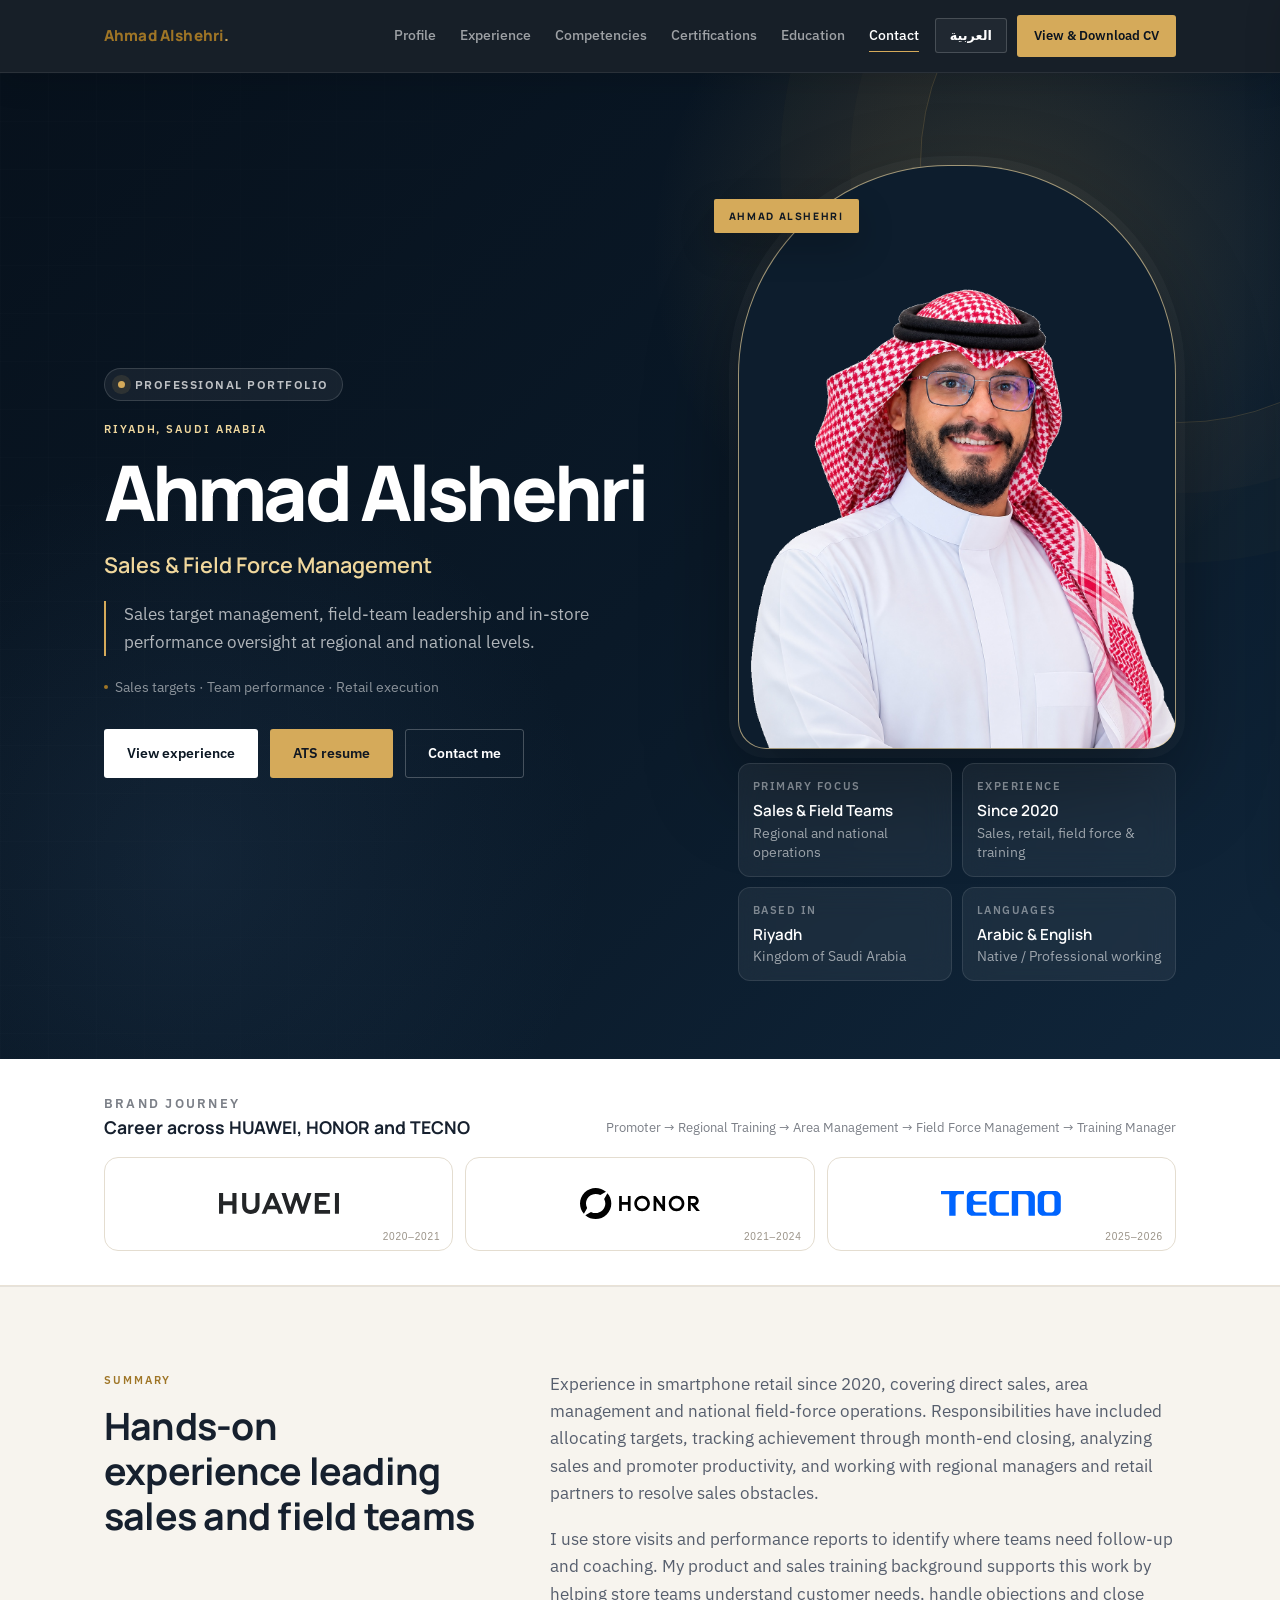
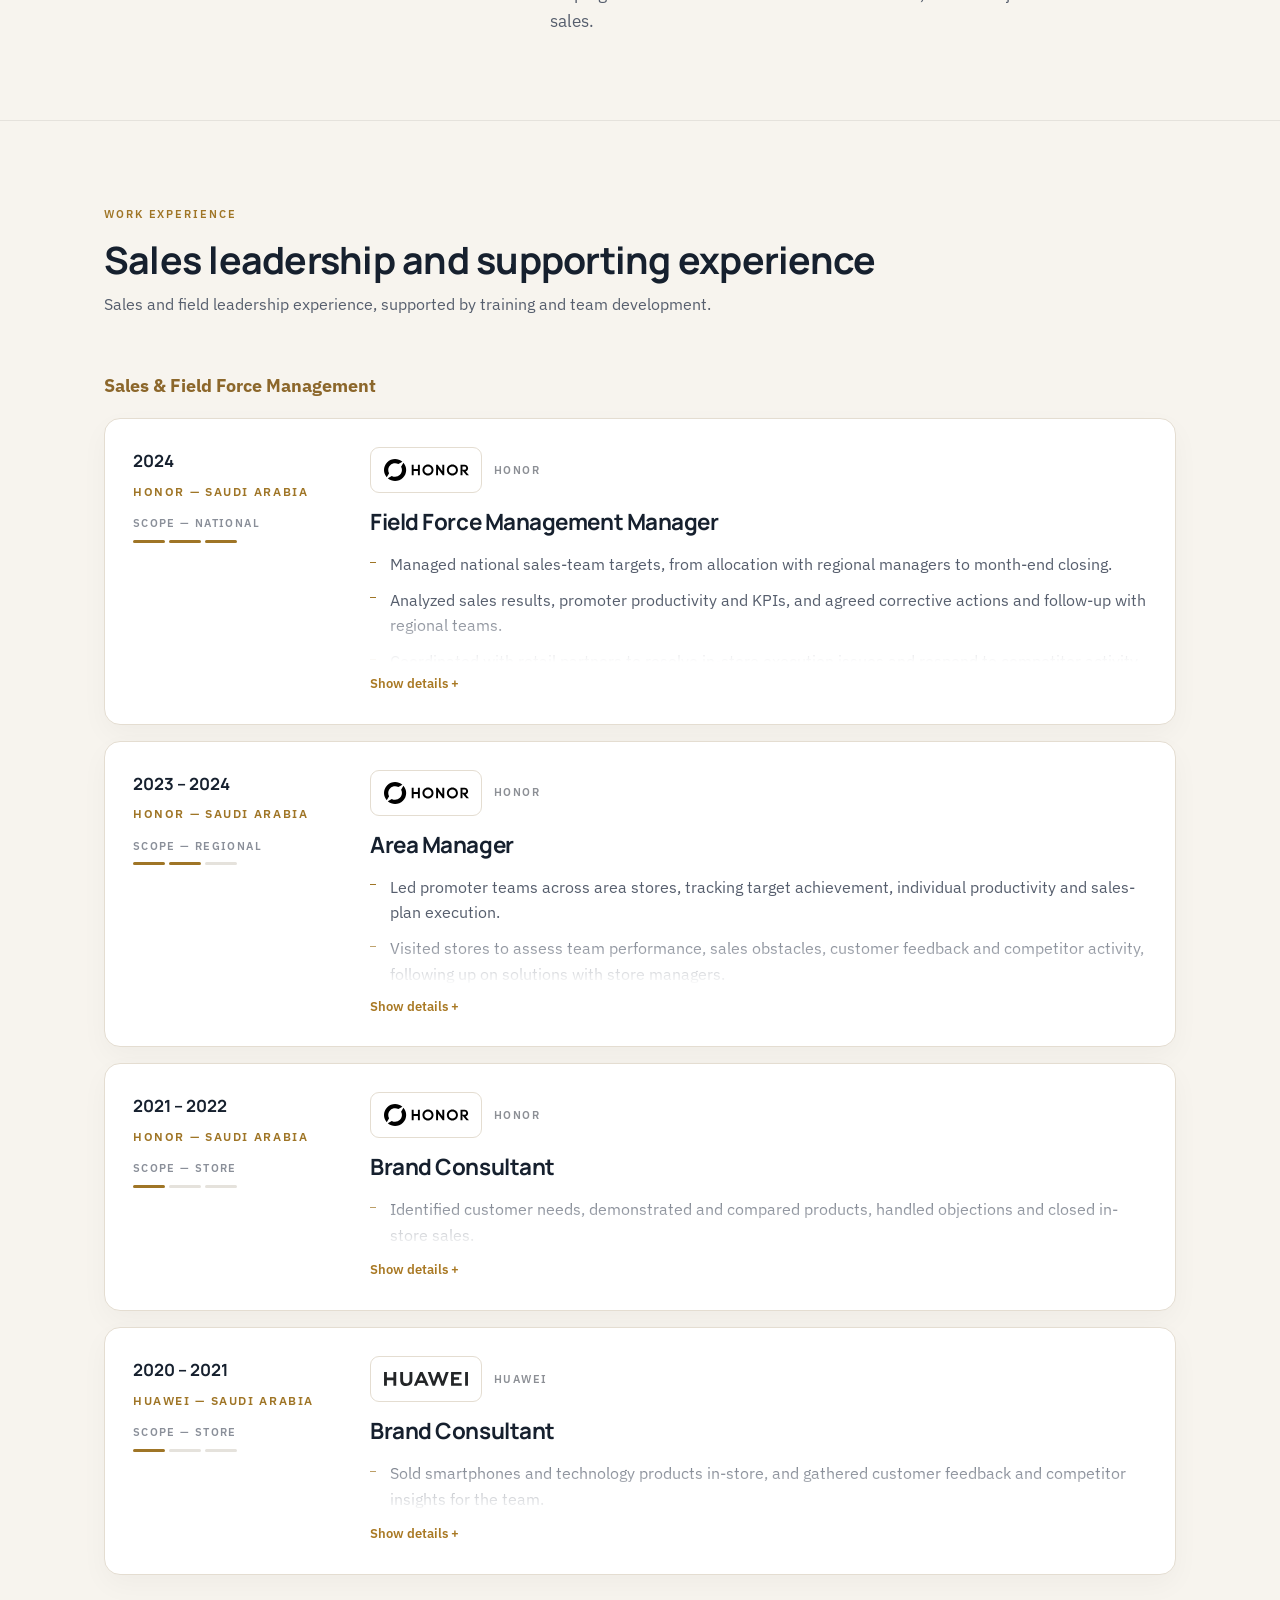
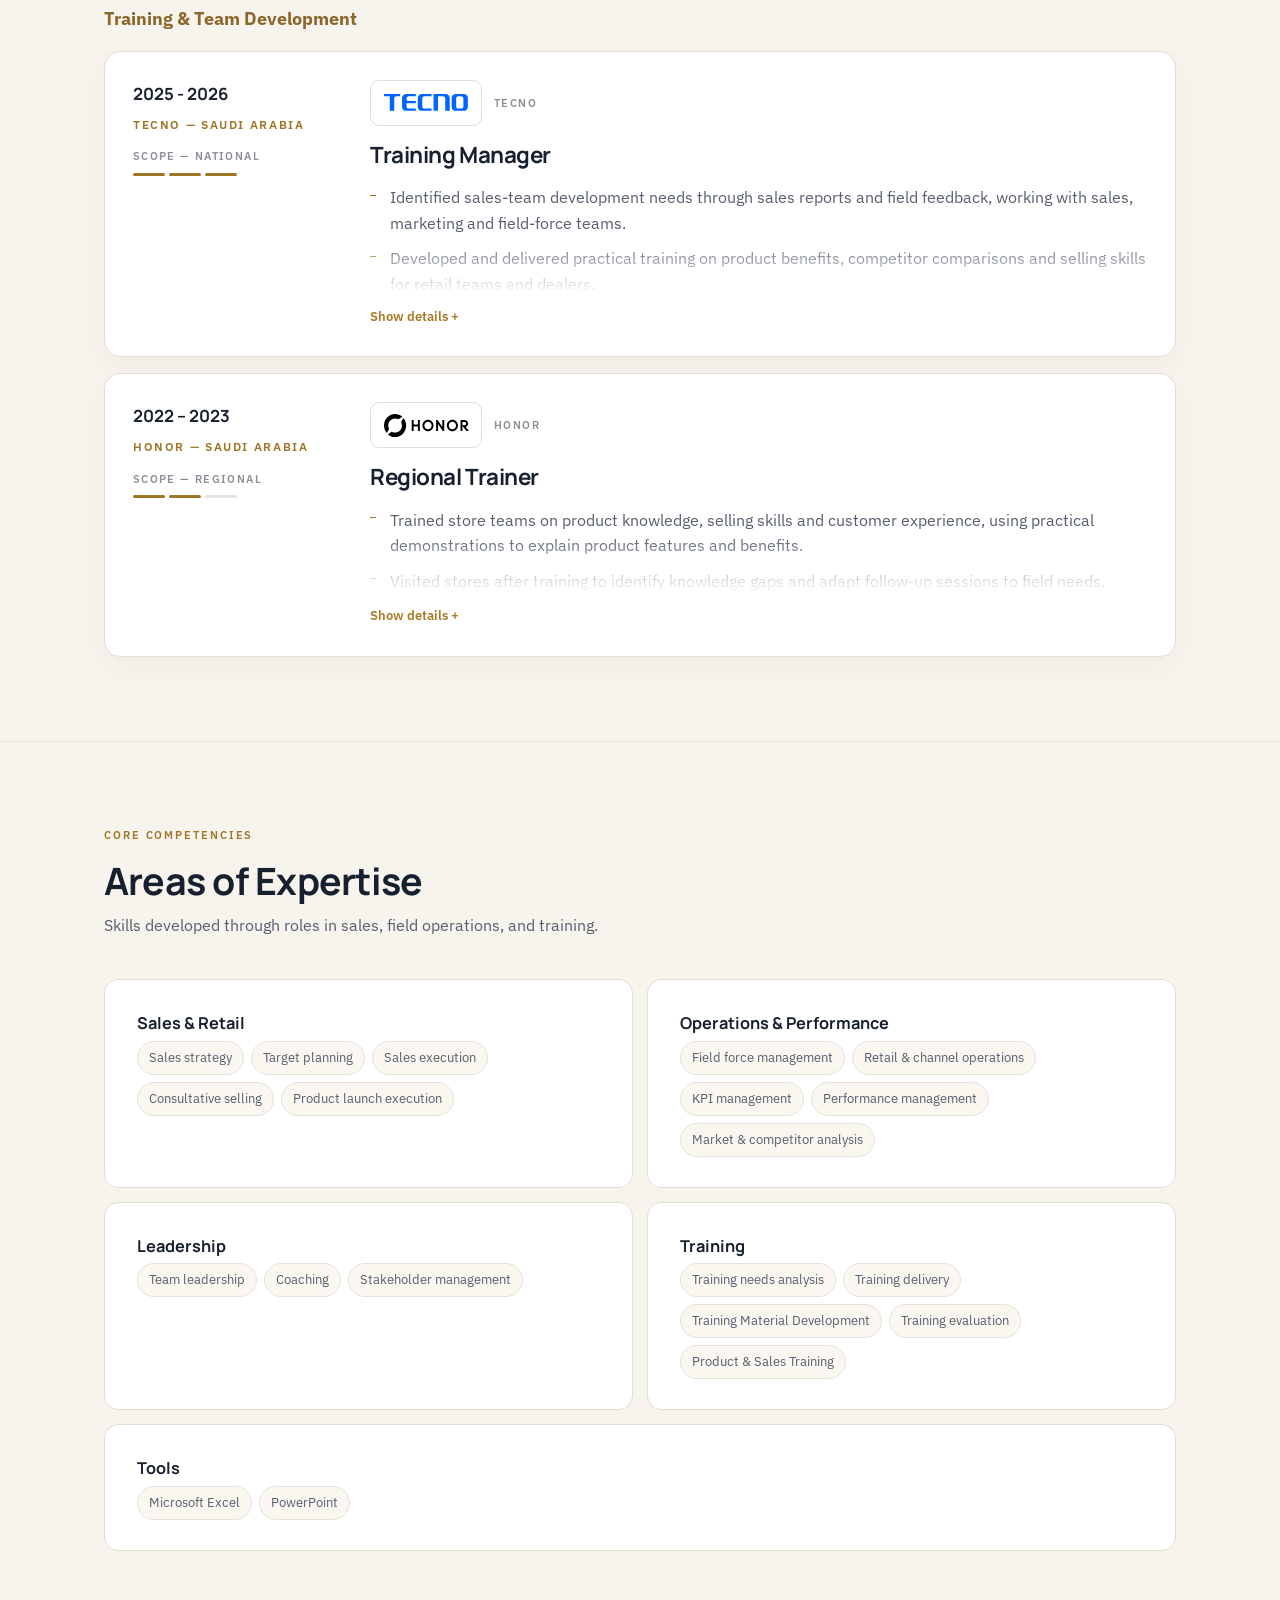
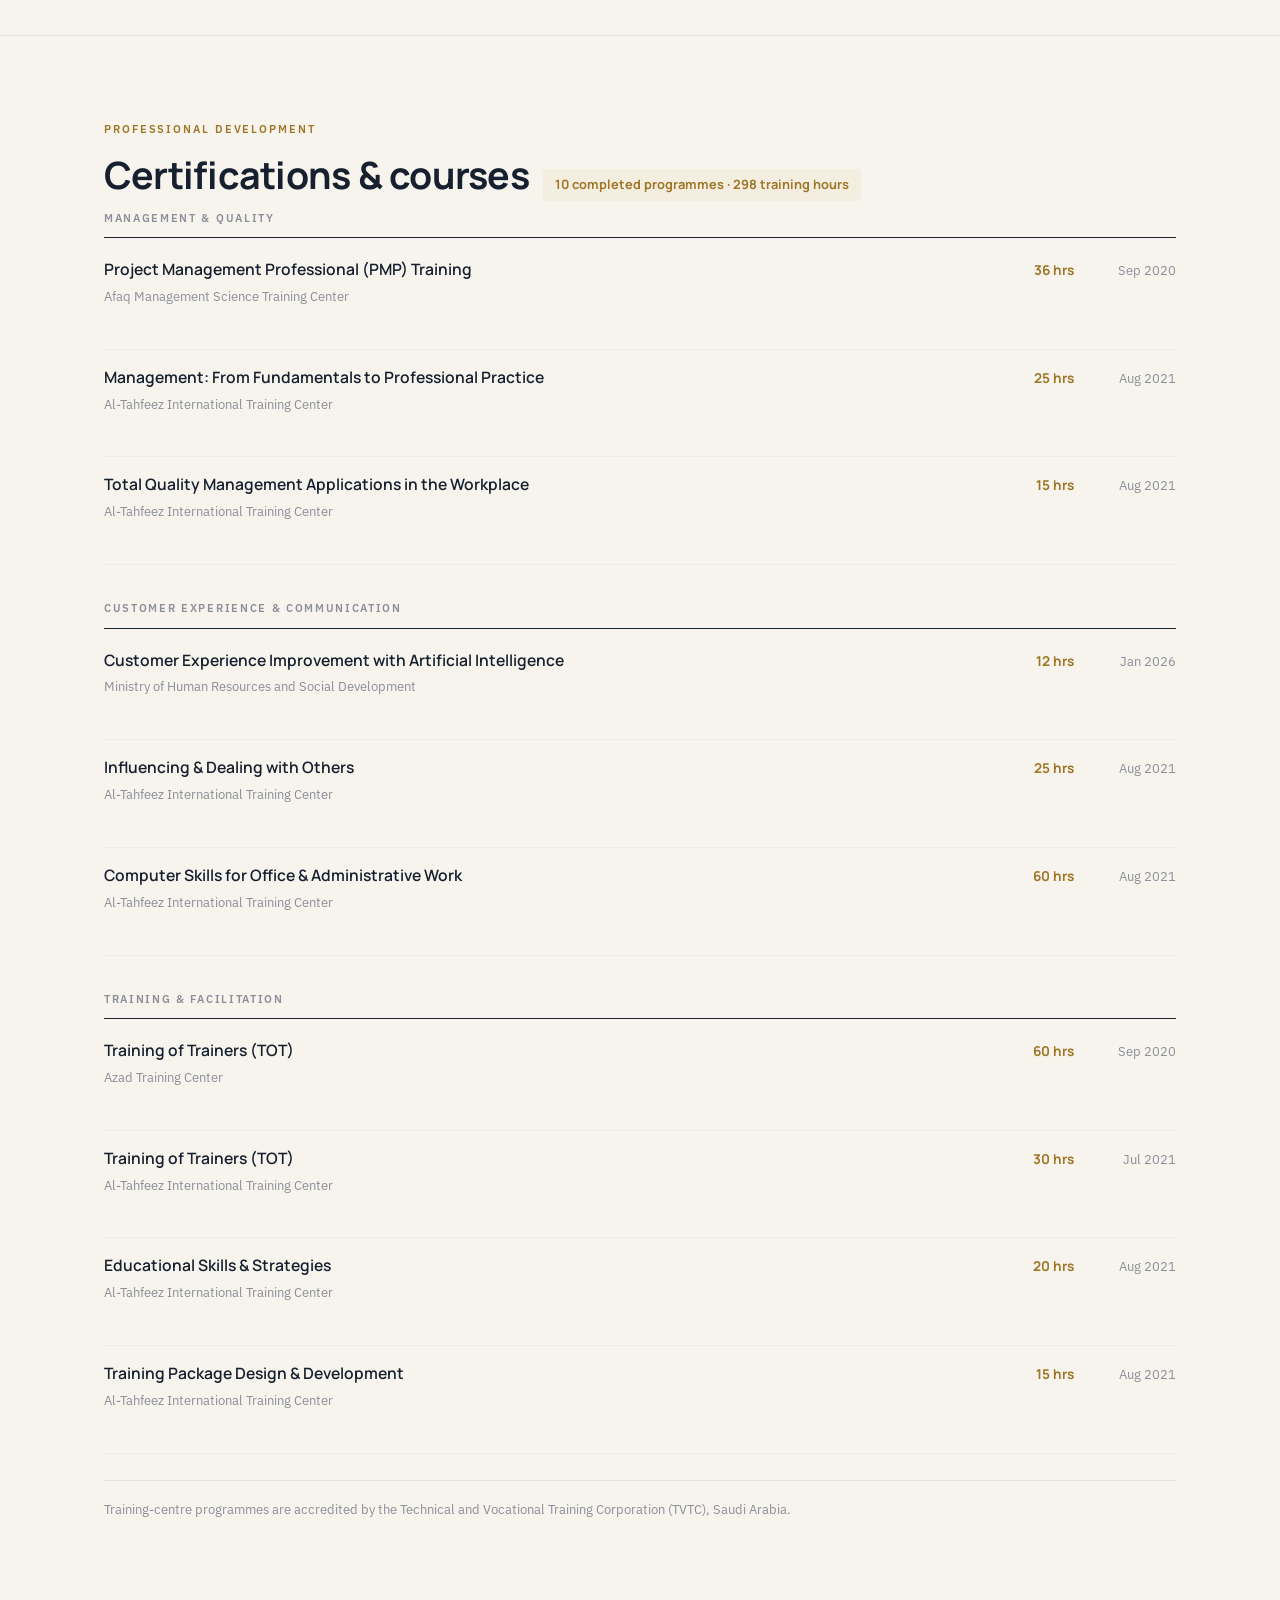
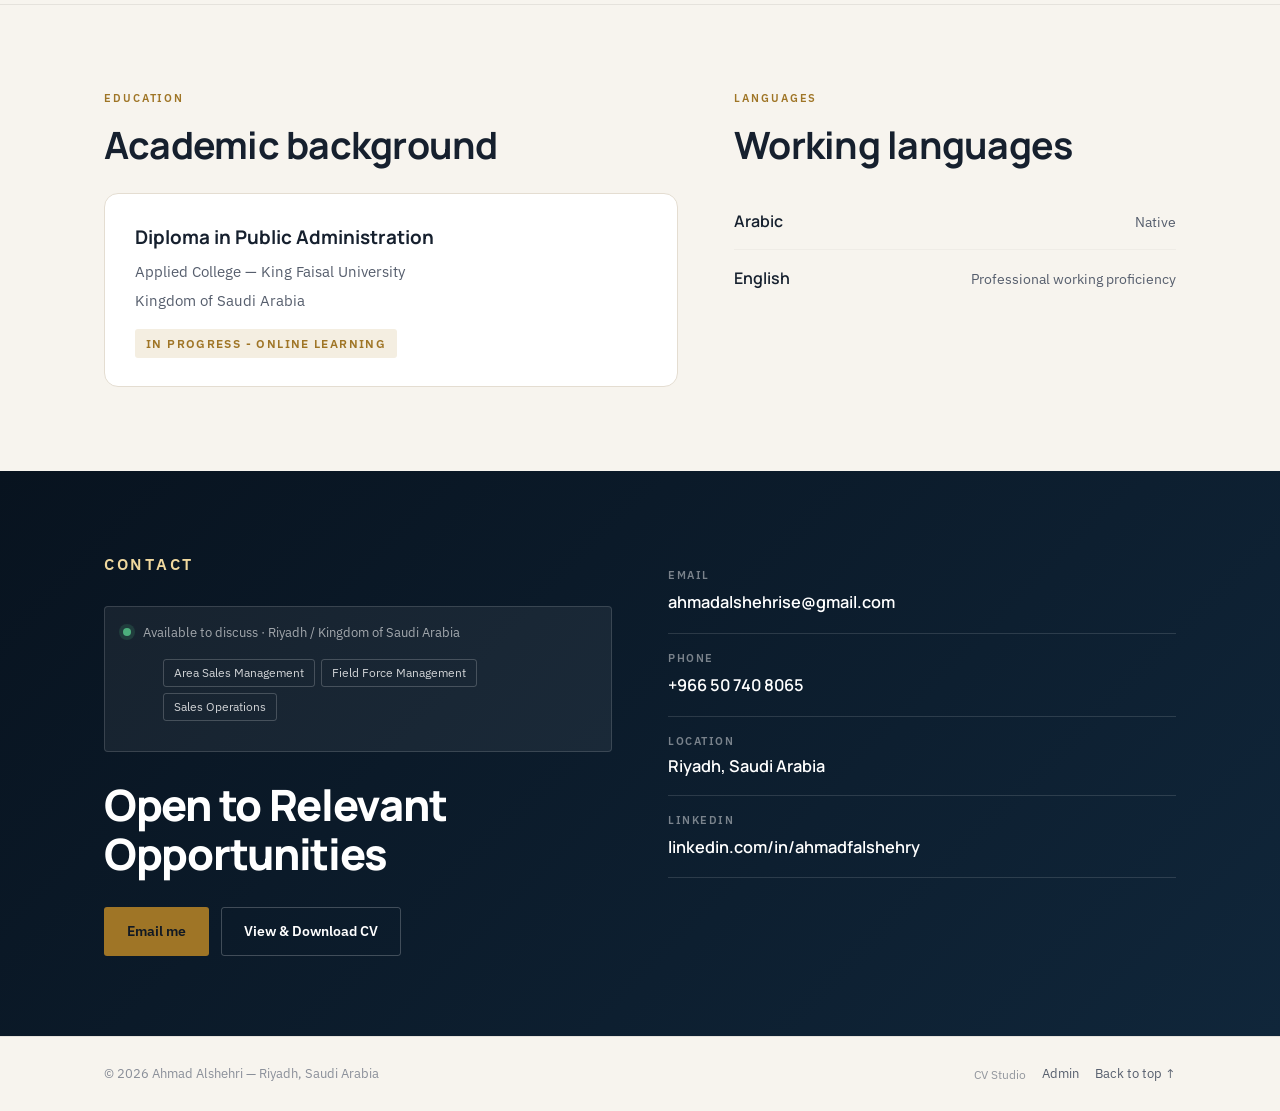
==== commit 53535f76: "Correct career dates and diploma, add native-text single-column ATS PDFs" ====
--- a/index.html
+++ b/index.html
@@ -59,8 +59,8 @@
 <a class="skip" href="#main"><span class="en">Skip to content</span><span class="ar">تخطي إلى المحتوى</span></a>
 <header class="site-head"><div class="wrap head-in"><a class="brand" href="#top"><span data-bind="profile.name"></span><span>.</span></a><nav class="nav" id="nav" aria-label="Primary"></nav><div class="head-actions"><button class="lang-btn" id="langBtn" type="button"><span class="en">العربية</span><span class="ar">English</span></button><a class="btn btn-solid btn-sm" id="cvNav" href="#"><span class="en">View & Download CV</span><span class="ar">عرض وتحميل السيرة</span></a></div></div></header>
 <main id="main"><span id="top"></span>
-<section class="hero"><div class="wrap hero-grid"><div class="hero-copy"><div class="hero-badge"><i></i><span class="en">Professional Portfolio</span><span class="ar">الملف المهني</span></div><p class="eyebrow" data-bind="profile.eyebrow"></p><h1 data-bind="profile.name"></h1><p class="hero-role" data-bind="profile.headline"></p><p class="hero-lede" data-bind="profile.lede"></p><p class="hero-meta" id="heroMeta"></p><div class="hero-cta"><a class="btn btn-solid" href="#experience"><span class="en">View experience</span><span class="ar">استعراض الخبرات</span></a><a class="btn btn-gold" id="cvHero" href="#"><span class="en">Export ATS resume</span><span class="ar">تصدير سيرة ATS</span></a><a class="btn btn-line" href="#contact"><span class="en">Contact me</span><span class="ar">تواصل معي</span></a></div></div><aside class="aside-card" aria-label="Profile at a glance"><div class="monogram" id="photoSlot" role="img" aria-label="Portrait"><span class="mg" id="monogram">AA</span></div><ul class="facts" id="facts"></ul></aside></div></section>
-<section class="career-brands" aria-label="Career brands"><div class="wrap"><div class="brand-head"><div><p class="eyebrow"><span class="en">Brand journey</span><span class="ar">المسار عبر العلامات</span></p><h2><span class="en">Career across HUAWEI, HONOR and TECNO</span><span class="ar">مسيرة مهنية عبر HUAWEI وHONOR وTECNO</span></h2></div><p><span class="en">Promoter → Regional Training → Area Management → Field Force Management → Training Manager</span><span class="ar">أخصائي مبيعات ← التدريب الإقليمي ← إدارة المنطقة ← إدارة القوى الميدانية ← مدير التدريب</span></p></div><div class="brand-grid"><button class="brand-tile" data-brand="HUAWEI" type="button"><img src="assets/logos/huawei.svg" alt="HUAWEI"><small>2020–2021</small></button><button class="brand-tile" data-brand="HONOR" type="button"><img src="assets/logos/honor.svg" alt="HONOR"><small>2021–2024</small></button><button class="brand-tile" data-brand="TECNO" type="button"><img src="assets/logos/tecno.svg" alt="TECNO"><small>2024–Present</small></button></div></div></section>
+<section class="hero"><div class="wrap hero-grid"><div class="hero-copy"><div class="hero-badge"><i></i><span class="en">Professional Portfolio</span><span class="ar">الملف المهني</span></div><p class="eyebrow" data-bind="profile.eyebrow"></p><h1 data-bind="profile.name"></h1><p class="hero-role" data-bind="profile.headline"></p><p class="hero-lede" data-bind="profile.lede"></p><p class="hero-meta" id="heroMeta"></p><div class="hero-cta"><a class="btn btn-solid" href="#experience"><span class="en">View experience</span><span class="ar">استعراض الخبرات</span></a><a class="btn btn-gold" id="cvHero" href="#"><span class="en">ATS resume</span><span class="ar">سيرة ATS</span></a><a class="btn btn-line" href="#contact"><span class="en">Contact me</span><span class="ar">تواصل معي</span></a></div></div><aside class="aside-card" aria-label="Profile at a glance"><div class="monogram" id="photoSlot" role="img" aria-label="Portrait"><span class="mg" id="monogram">AA</span></div><ul class="facts" id="facts"></ul></aside></div></section>
+<section class="career-brands" aria-label="Career brands"><div class="wrap"><div class="brand-head"><div><p class="eyebrow"><span class="en">Brand journey</span><span class="ar">المسار عبر العلامات</span></p><h2><span class="en">Career across HUAWEI, HONOR and TECNO</span><span class="ar">مسيرة مهنية عبر HUAWEI وHONOR وTECNO</span></h2></div><p><span class="en">Promoter → Regional Training → Area Management → Field Force Management → Training Manager</span><span class="ar">أخصائي مبيعات ← التدريب الإقليمي ← إدارة المنطقة ← إدارة القوى الميدانية ← مدير التدريب</span></p></div><div class="brand-grid"><button class="brand-tile" data-brand="HUAWEI" type="button"><img src="assets/logos/huawei.svg" alt="HUAWEI"><small>2020–2021</small></button><button class="brand-tile" data-brand="HONOR" type="button"><img src="assets/logos/honor.svg" alt="HONOR"><small>2021–2024</small></button><button class="brand-tile" data-brand="TECNO" type="button"><img src="assets/logos/tecno.svg" alt="TECNO"><small>2025–2026</small></button></div></div></section>
 
 <section class="section rv" id="profile"><div class="wrap profile-grid"><div><p class="eyebrow"><span class="en">Summary</span><span class="ar">الملف المهني</span></p><h2 class="sec-title" data-bind="profile.summaryTitle"></h2></div><div class="profile-body" id="summary"></div></div></section>
 <section class="section rv" id="experience"><div class="wrap"><p class="eyebrow"><span class="en">Work Experience</span><span class="ar">الخبرات المهنية</span></p><h2 class="sec-title"><span class="en">Sales leadership and supporting experience</span><span class="ar">قيادة المبيعات والخبرات الداعمة</span></h2><p class="sec-note" id="expNote"></p><ol class="rail" id="rail" aria-label="Roles and Responsibilities" hidden style="display:none!important"></ol><ol class="roles" id="roles"></ol></div></section>
@@ -74,7 +74,7 @@
 <footer class="foot"><div class="wrap foot-in"><p>&copy; <span class="yr">2026</span> <span data-bind="profile.name"></span> — <span data-bind="profile.contact.location"></span></p><div style="display:flex;align-items:center;gap:16px;flex-wrap:wrap"><a class="to-top" href="cv-studio/" rel="nofollow" style="font-size:.72rem;opacity:.62">CV Studio</a><a class="to-top" href="admin/"><span class="en">Admin</span><span class="ar">الإدارة</span></a><a class="to-top" href="#top"><span class="en">Back to top ↑</span><span class="ar">العودة إلى الأعلى ↑</span></a></div></div></footer>
 <div class="drawer-bg" id="drawerBg"></div><aside class="drawer" id="drawer" role="dialog" aria-modal="true" aria-label="Details"><div class="drawer-in"><div class="drawer-close"><button type="button" id="drawerClose"><span class="en">Close ✕</span><span class="ar">إغلاق ✕</span></button></div><div id="drawerBody"></div></div></aside>
 <script type="application/ld+json" id="jsonld"></script>
-<script src="assets/app.js?v=20261022-sales-focus"></script>
+<script src="assets/app.js?v=20261022-ats-review"></script>
 <script>
 /* Count one reference visit per browser profile on this device. */
 (function () {
@@ -115,3 +115,4 @@
 </body></html>
 
 
+
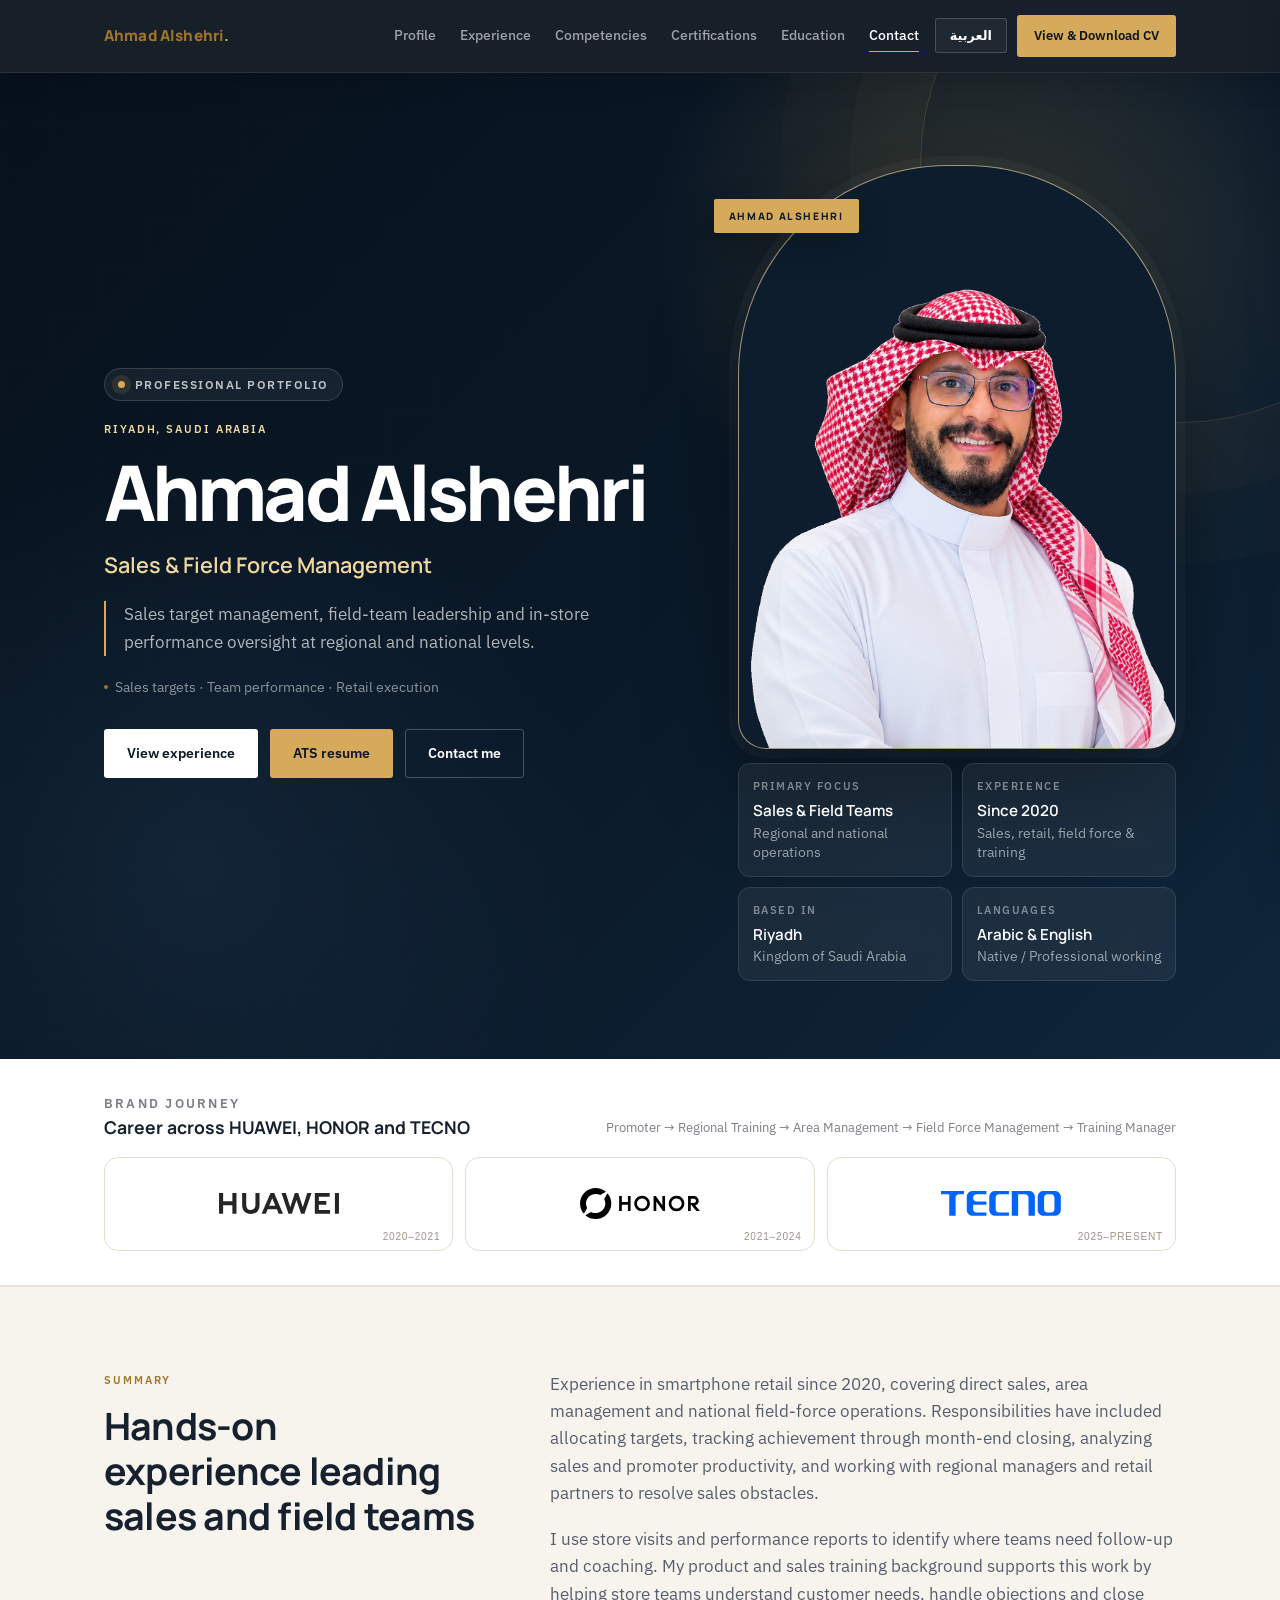
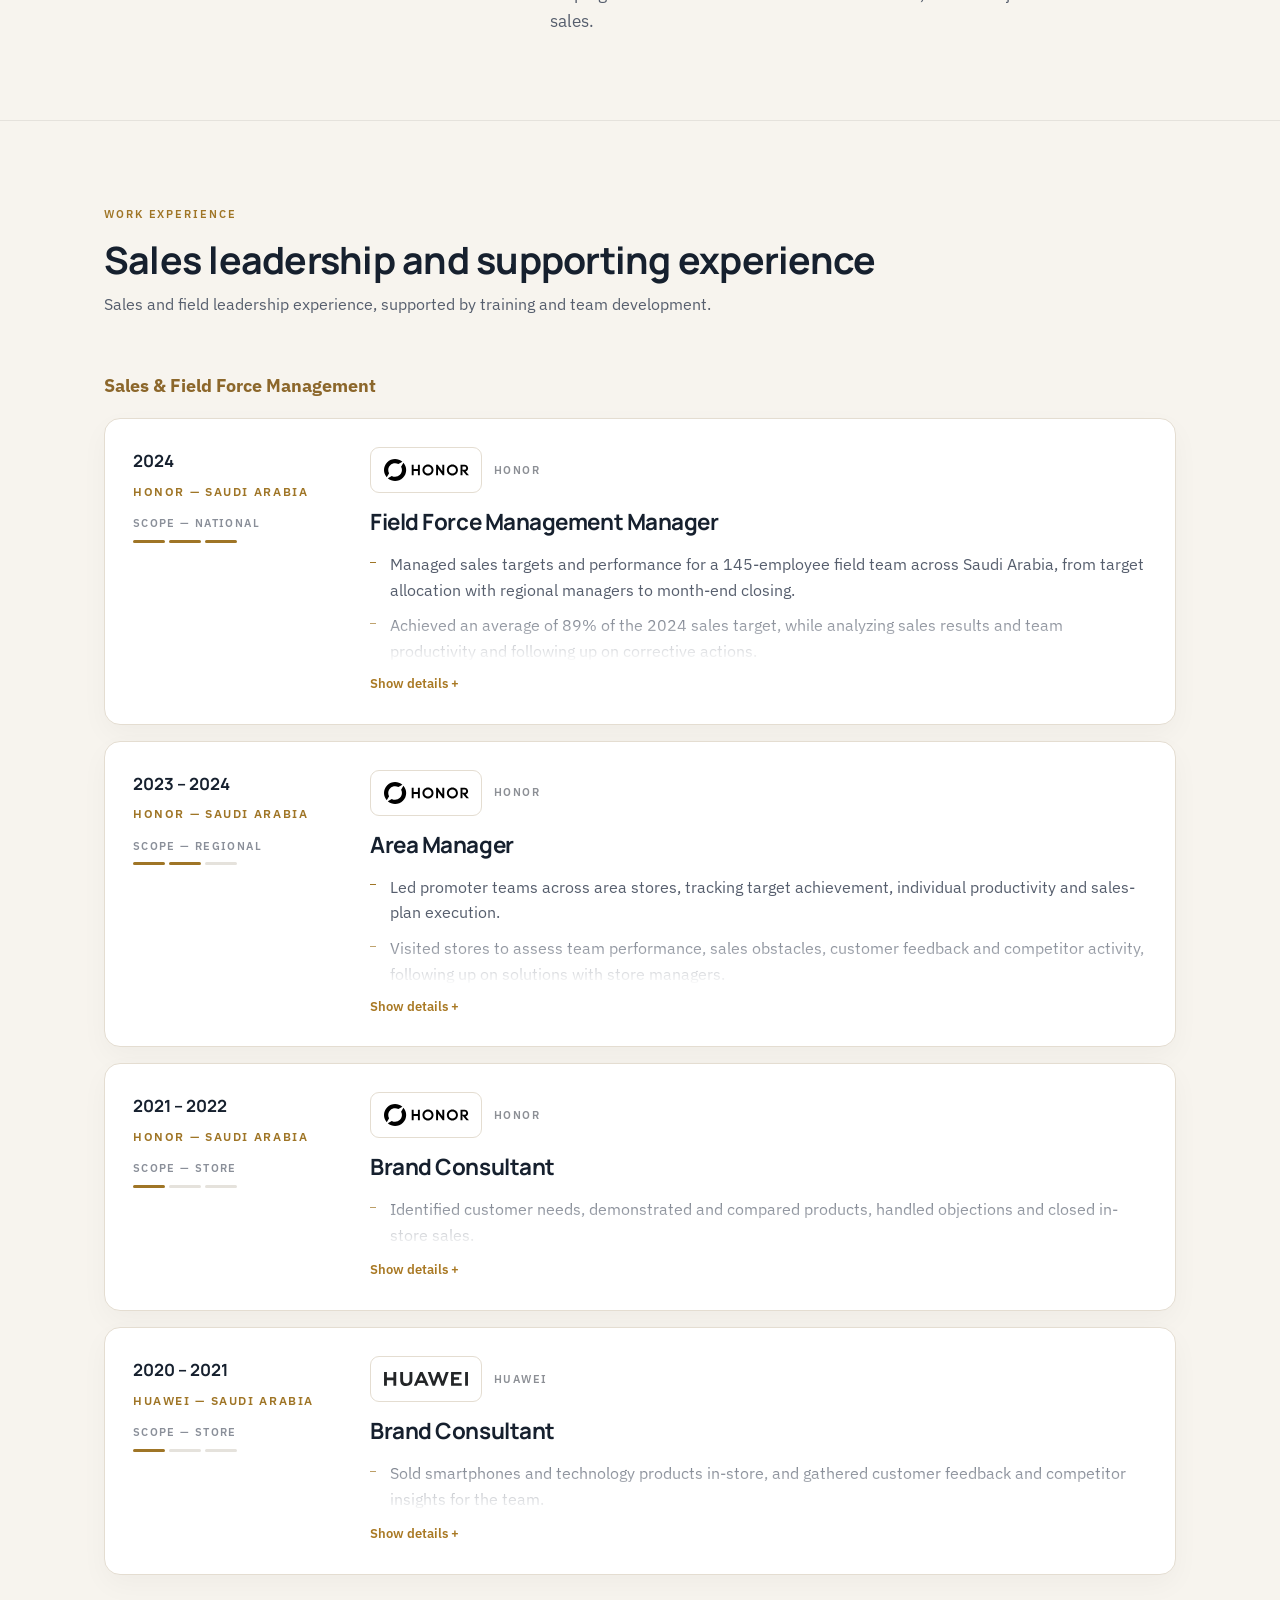
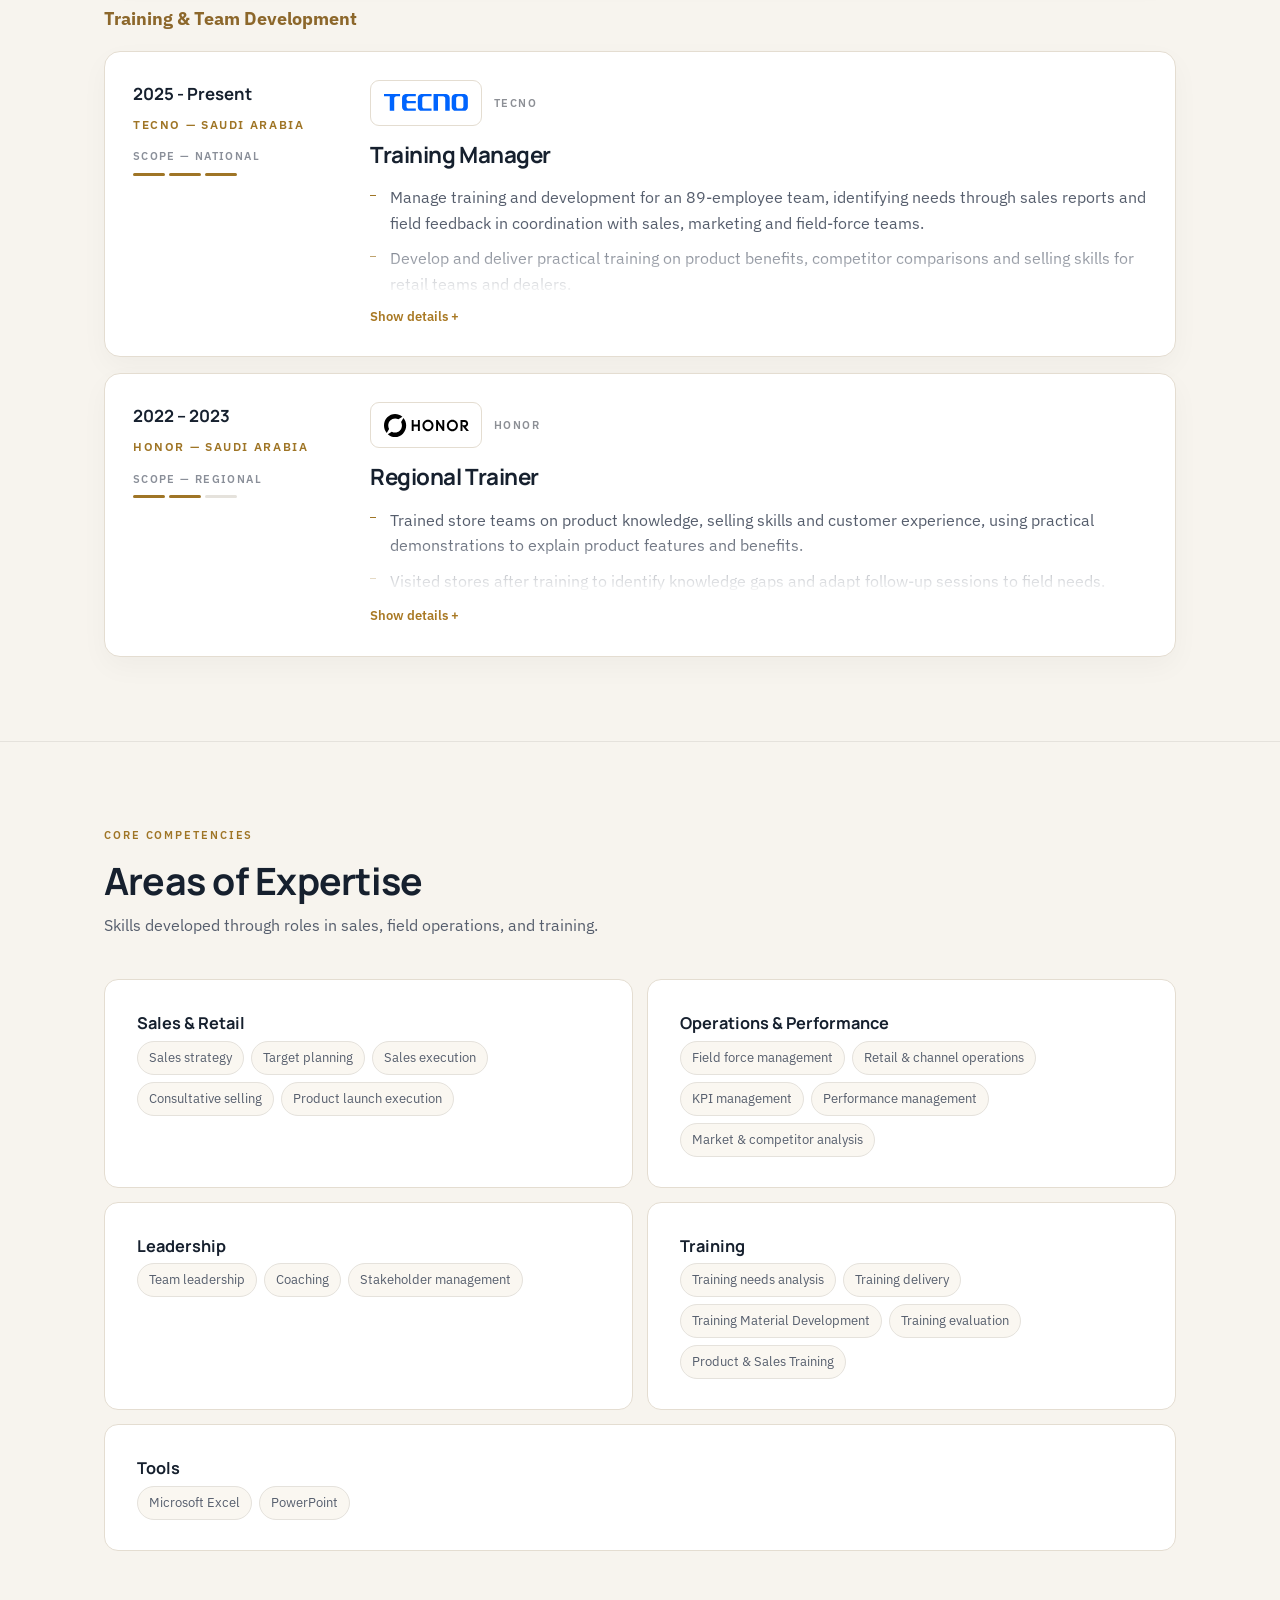
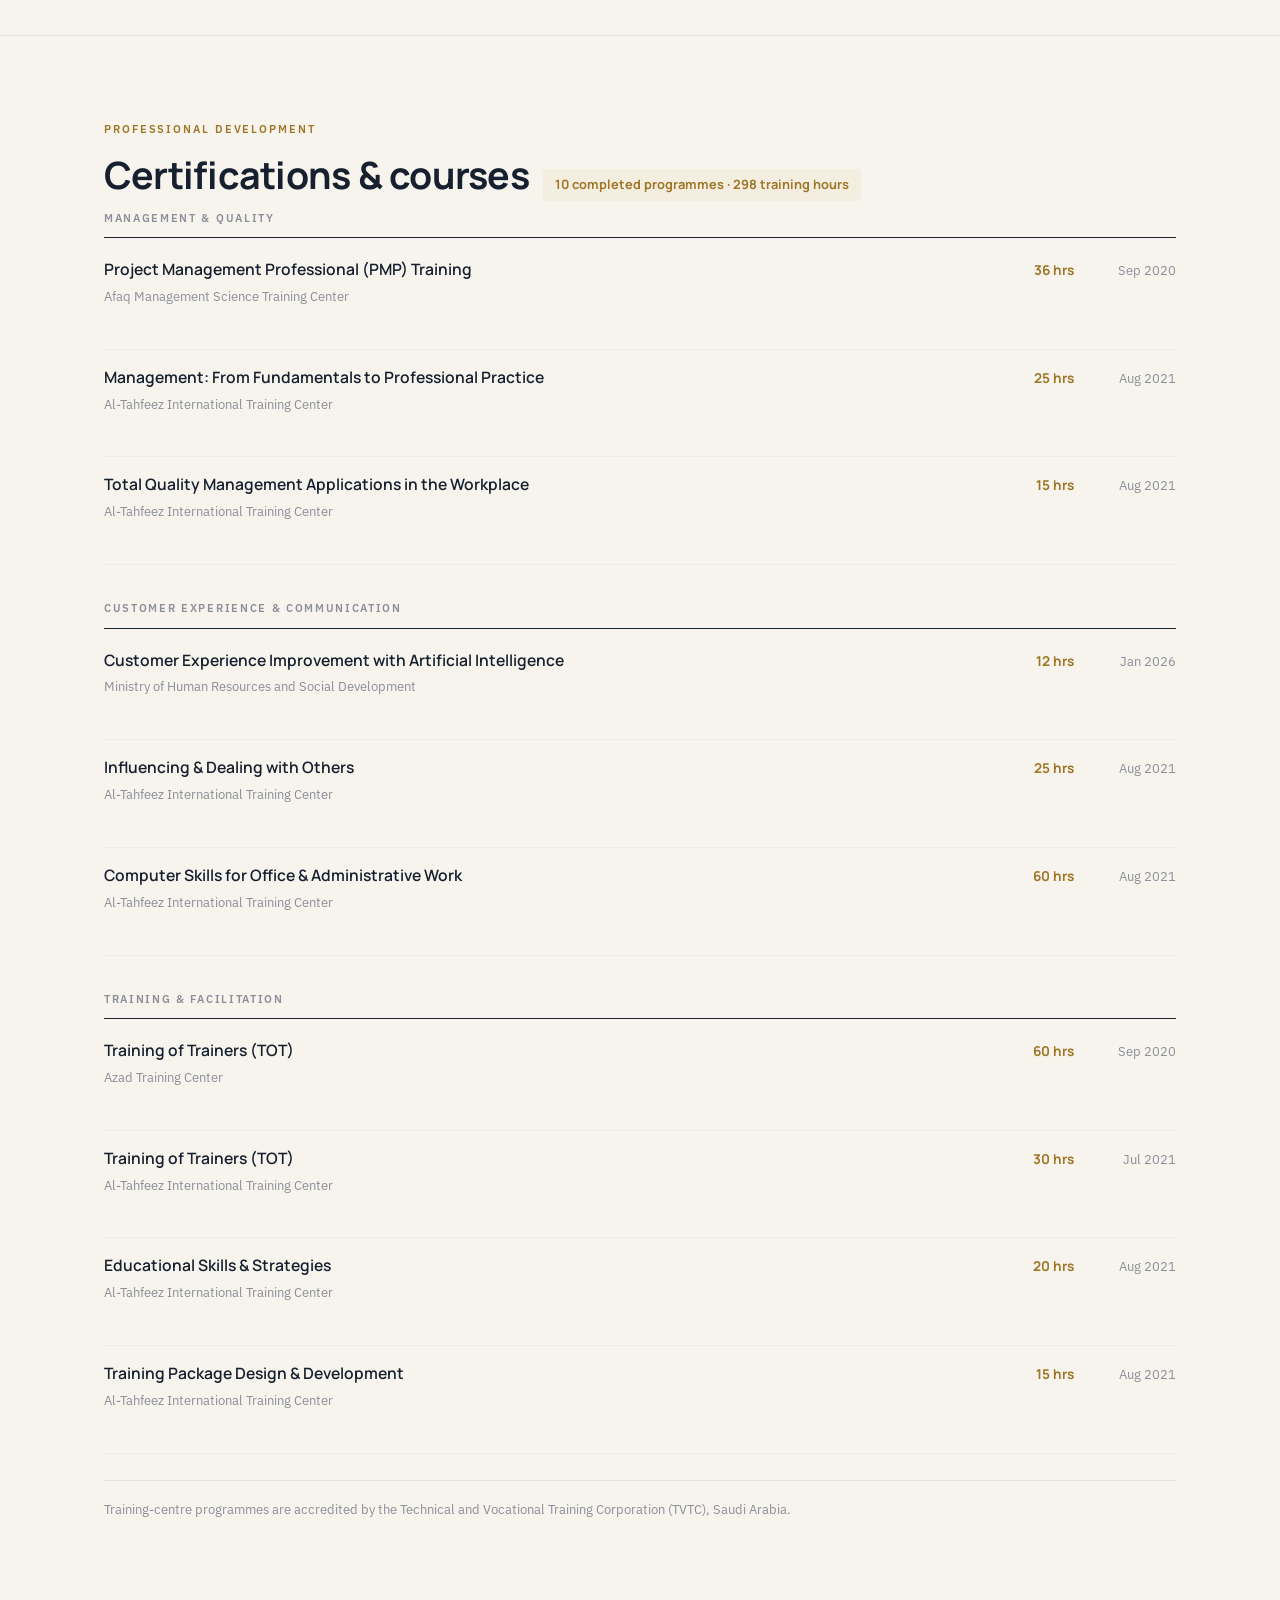
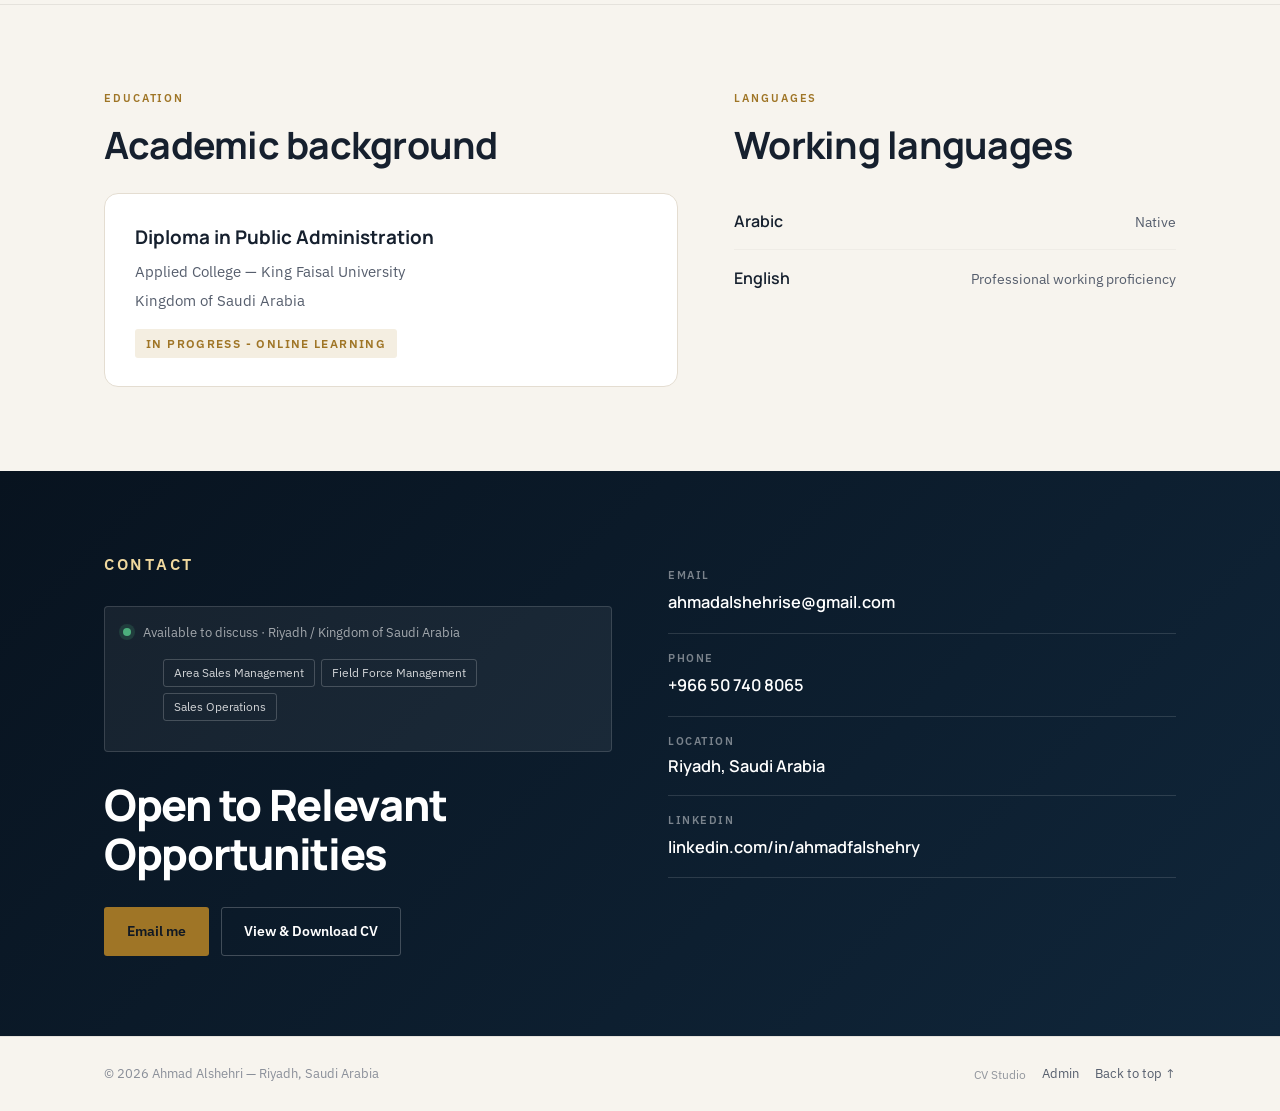
==== commit a1151e85: "Add confirmed team sizes and 2024 sales achievement; retain current TECNO period" ====
--- a/index.html
+++ b/index.html
@@ -60,7 +60,7 @@
 <header class="site-head"><div class="wrap head-in"><a class="brand" href="#top"><span data-bind="profile.name"></span><span>.</span></a><nav class="nav" id="nav" aria-label="Primary"></nav><div class="head-actions"><button class="lang-btn" id="langBtn" type="button"><span class="en">العربية</span><span class="ar">English</span></button><a class="btn btn-solid btn-sm" id="cvNav" href="#"><span class="en">View & Download CV</span><span class="ar">عرض وتحميل السيرة</span></a></div></div></header>
 <main id="main"><span id="top"></span>
 <section class="hero"><div class="wrap hero-grid"><div class="hero-copy"><div class="hero-badge"><i></i><span class="en">Professional Portfolio</span><span class="ar">الملف المهني</span></div><p class="eyebrow" data-bind="profile.eyebrow"></p><h1 data-bind="profile.name"></h1><p class="hero-role" data-bind="profile.headline"></p><p class="hero-lede" data-bind="profile.lede"></p><p class="hero-meta" id="heroMeta"></p><div class="hero-cta"><a class="btn btn-solid" href="#experience"><span class="en">View experience</span><span class="ar">استعراض الخبرات</span></a><a class="btn btn-gold" id="cvHero" href="#"><span class="en">ATS resume</span><span class="ar">سيرة ATS</span></a><a class="btn btn-line" href="#contact"><span class="en">Contact me</span><span class="ar">تواصل معي</span></a></div></div><aside class="aside-card" aria-label="Profile at a glance"><div class="monogram" id="photoSlot" role="img" aria-label="Portrait"><span class="mg" id="monogram">AA</span></div><ul class="facts" id="facts"></ul></aside></div></section>
-<section class="career-brands" aria-label="Career brands"><div class="wrap"><div class="brand-head"><div><p class="eyebrow"><span class="en">Brand journey</span><span class="ar">المسار عبر العلامات</span></p><h2><span class="en">Career across HUAWEI, HONOR and TECNO</span><span class="ar">مسيرة مهنية عبر HUAWEI وHONOR وTECNO</span></h2></div><p><span class="en">Promoter → Regional Training → Area Management → Field Force Management → Training Manager</span><span class="ar">أخصائي مبيعات ← التدريب الإقليمي ← إدارة المنطقة ← إدارة القوى الميدانية ← مدير التدريب</span></p></div><div class="brand-grid"><button class="brand-tile" data-brand="HUAWEI" type="button"><img src="assets/logos/huawei.svg" alt="HUAWEI"><small>2020–2021</small></button><button class="brand-tile" data-brand="HONOR" type="button"><img src="assets/logos/honor.svg" alt="HONOR"><small>2021–2024</small></button><button class="brand-tile" data-brand="TECNO" type="button"><img src="assets/logos/tecno.svg" alt="TECNO"><small>2025–2026</small></button></div></div></section>
+<section class="career-brands" aria-label="Career brands"><div class="wrap"><div class="brand-head"><div><p class="eyebrow"><span class="en">Brand journey</span><span class="ar">المسار عبر العلامات</span></p><h2><span class="en">Career across HUAWEI, HONOR and TECNO</span><span class="ar">مسيرة مهنية عبر HUAWEI وHONOR وTECNO</span></h2></div><p><span class="en">Promoter → Regional Training → Area Management → Field Force Management → Training Manager</span><span class="ar">أخصائي مبيعات ← التدريب الإقليمي ← إدارة المنطقة ← إدارة القوى الميدانية ← مدير التدريب</span></p></div><div class="brand-grid"><button class="brand-tile" data-brand="HUAWEI" type="button"><img src="assets/logos/huawei.svg" alt="HUAWEI"><small>2020–2021</small></button><button class="brand-tile" data-brand="HONOR" type="button"><img src="assets/logos/honor.svg" alt="HONOR"><small>2021–2024</small></button><button class="brand-tile" data-brand="TECNO" type="button"><img src="assets/logos/tecno.svg" alt="TECNO"><small><span class="en">2025–Present</span><span class="ar">2025–حتى الآن</span></small></button></div></div></section>
 
 <section class="section rv" id="profile"><div class="wrap profile-grid"><div><p class="eyebrow"><span class="en">Summary</span><span class="ar">الملف المهني</span></p><h2 class="sec-title" data-bind="profile.summaryTitle"></h2></div><div class="profile-body" id="summary"></div></div></section>
 <section class="section rv" id="experience"><div class="wrap"><p class="eyebrow"><span class="en">Work Experience</span><span class="ar">الخبرات المهنية</span></p><h2 class="sec-title"><span class="en">Sales leadership and supporting experience</span><span class="ar">قيادة المبيعات والخبرات الداعمة</span></h2><p class="sec-note" id="expNote"></p><ol class="rail" id="rail" aria-label="Roles and Responsibilities" hidden style="display:none!important"></ol><ol class="roles" id="roles"></ol></div></section>
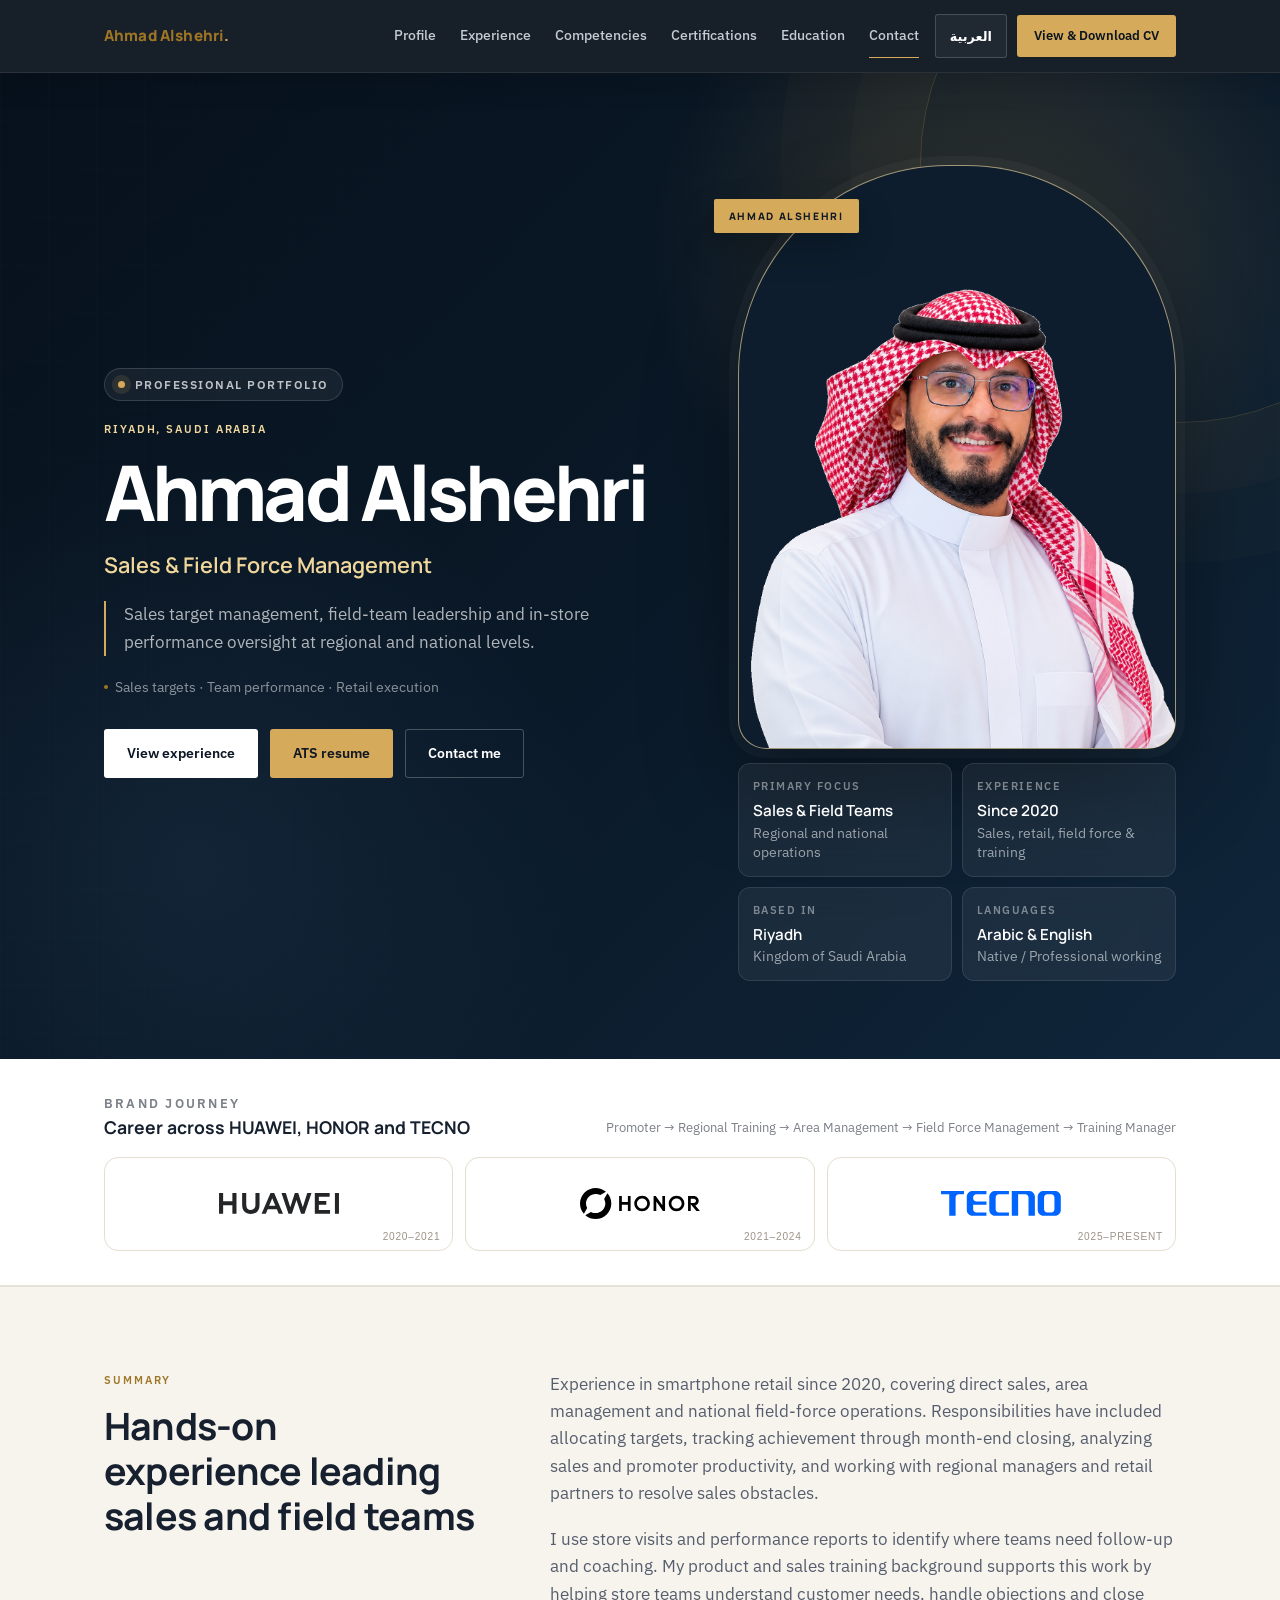
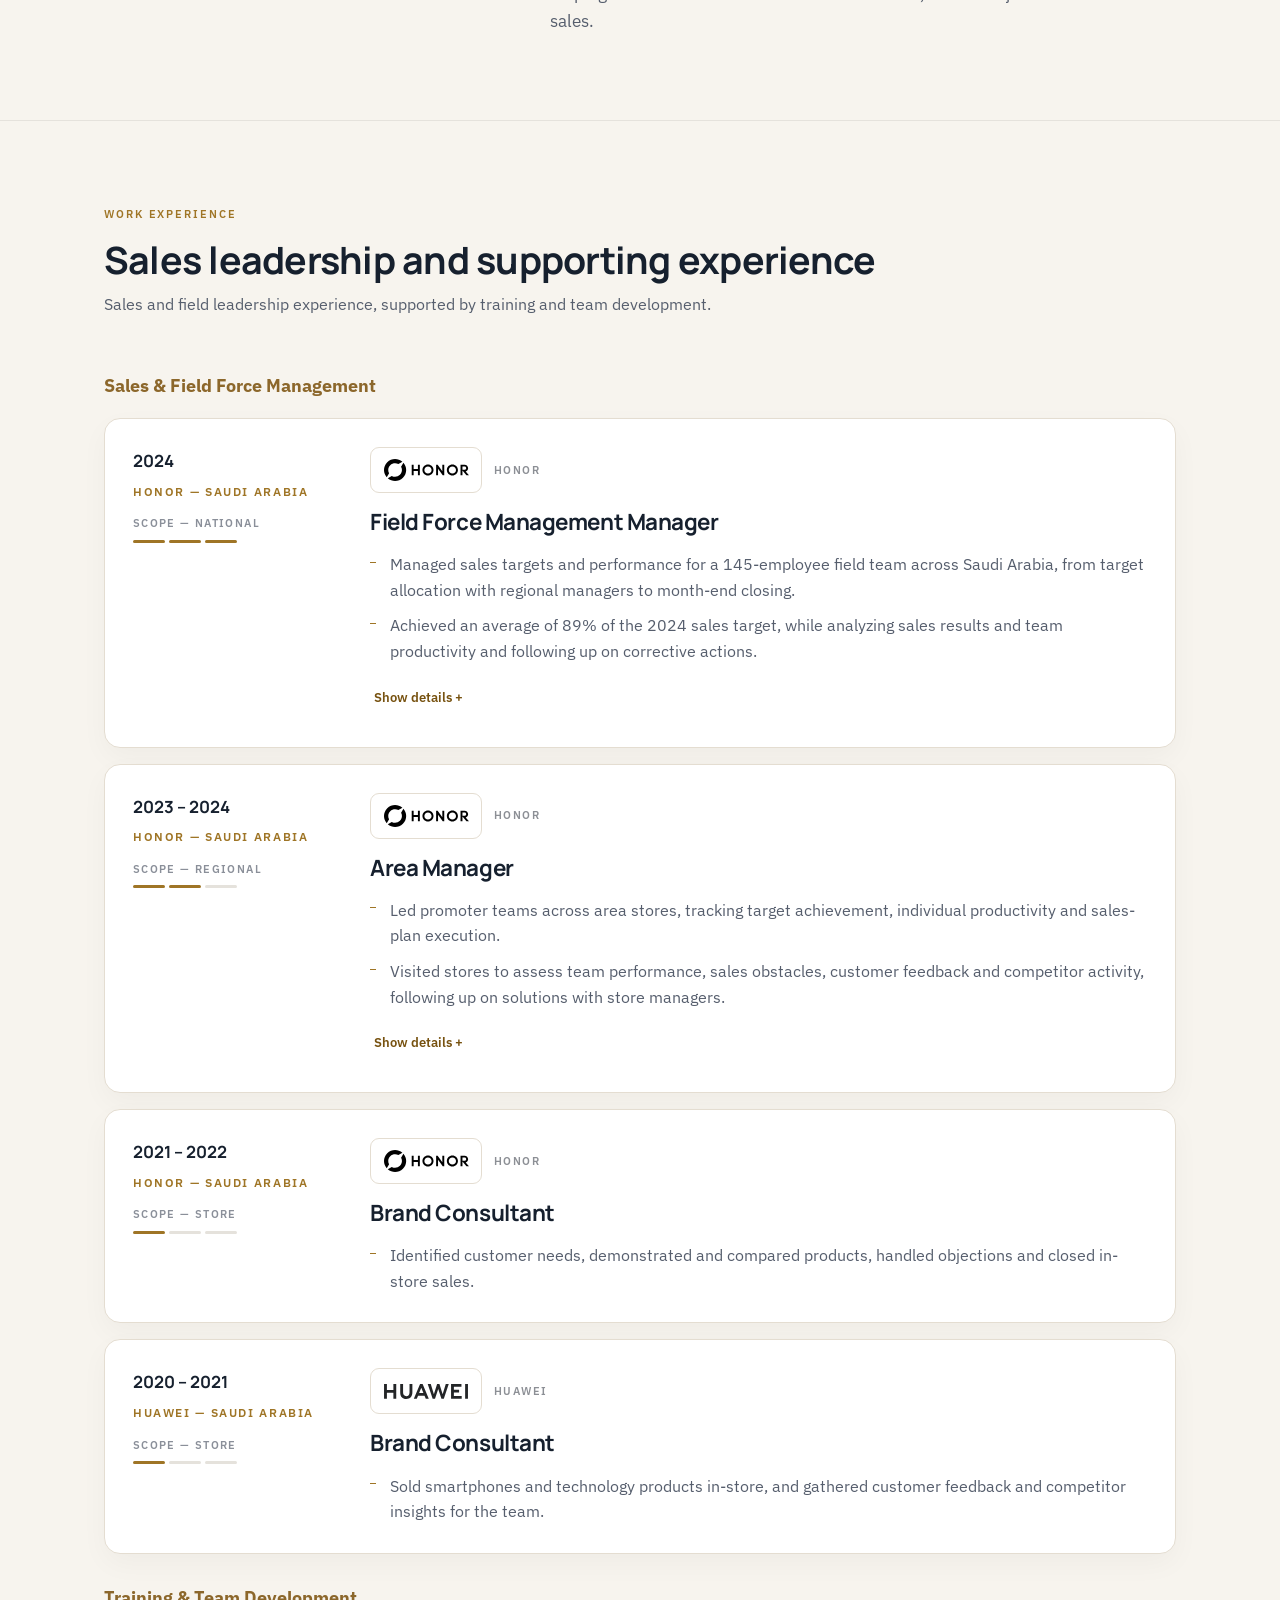
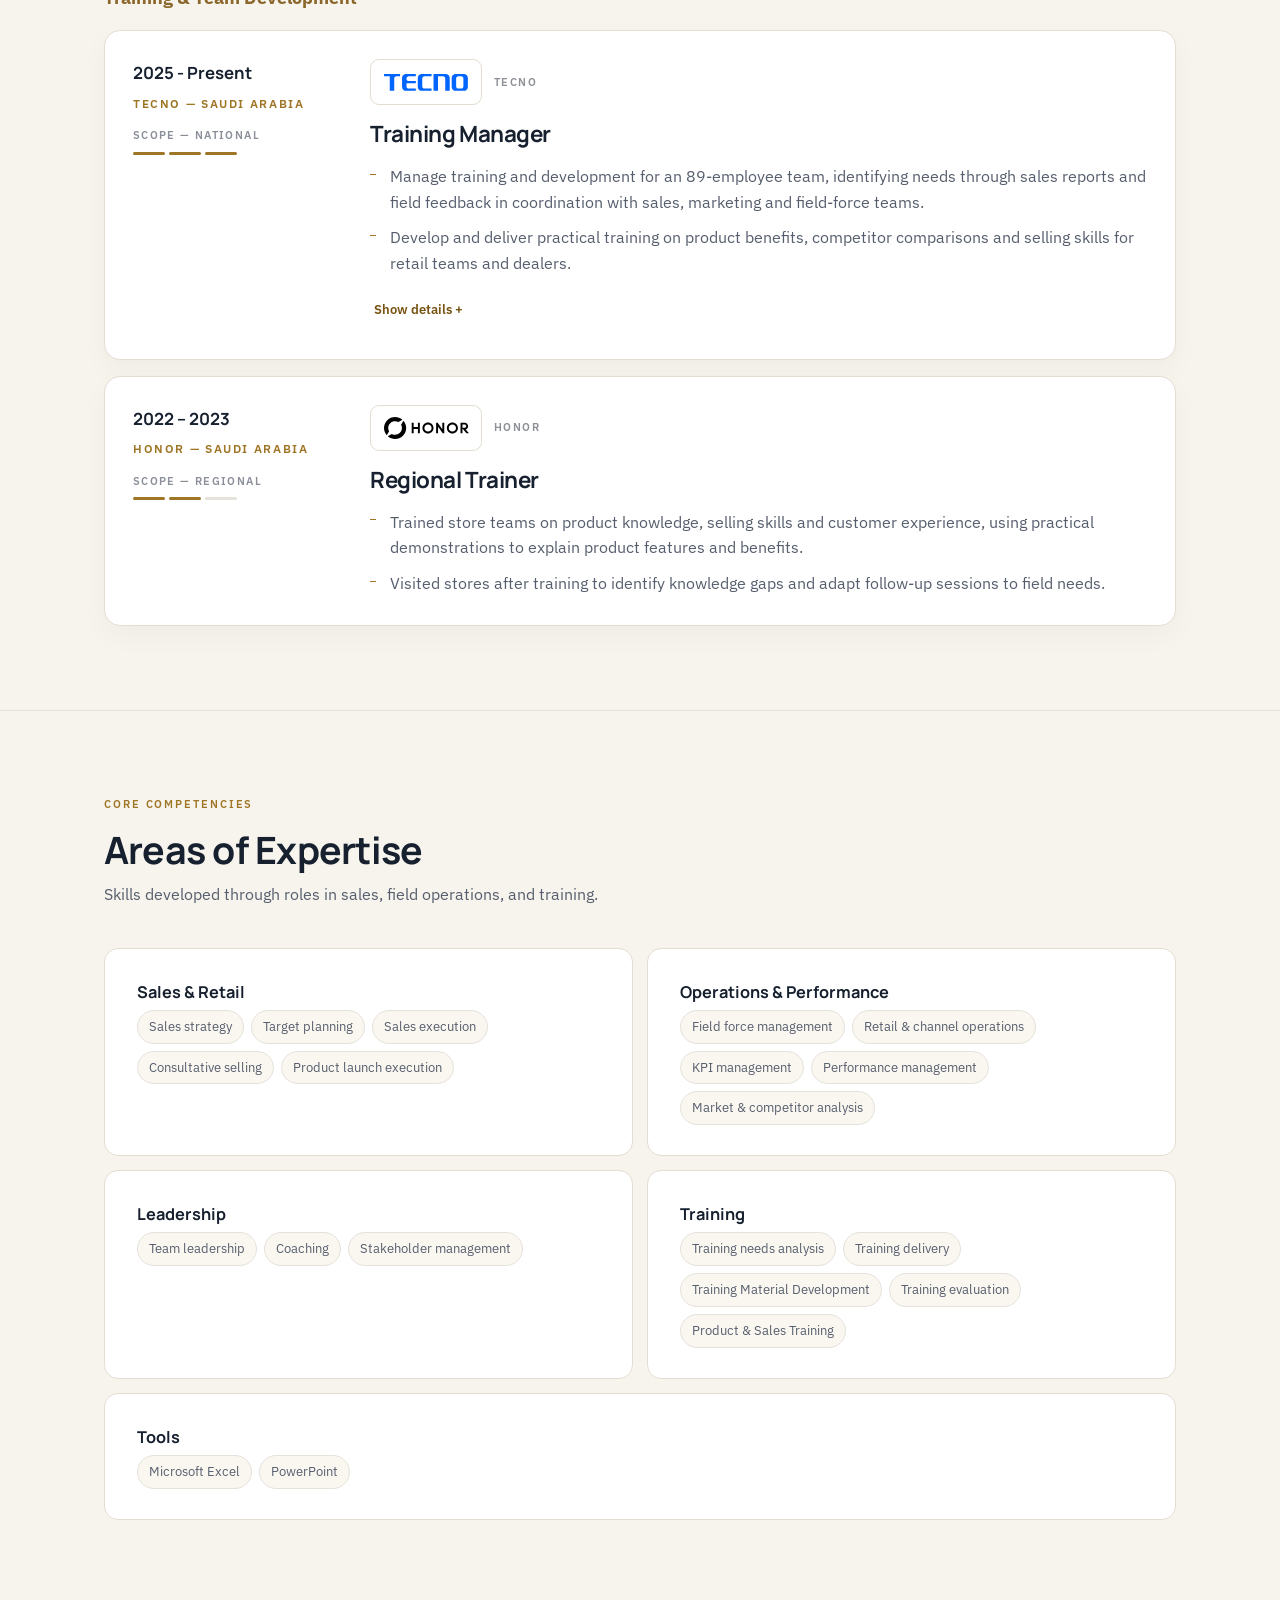
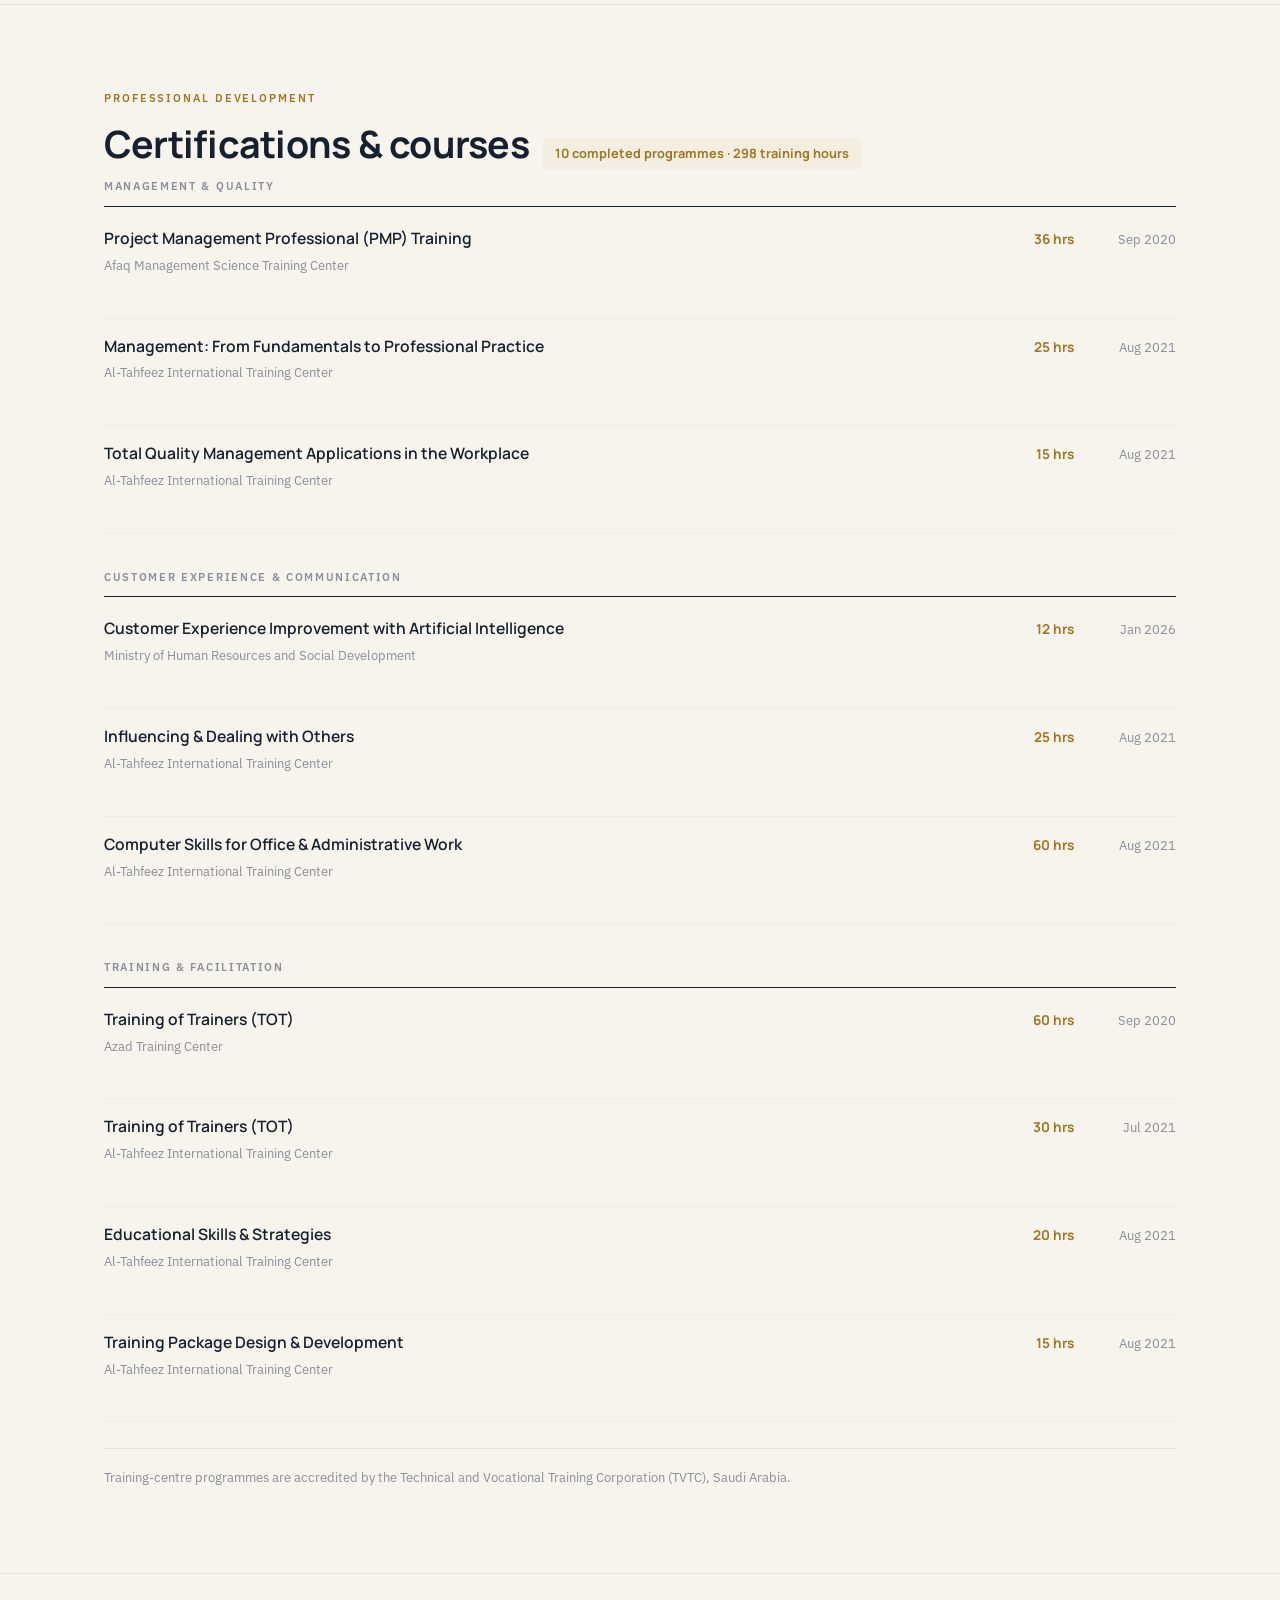
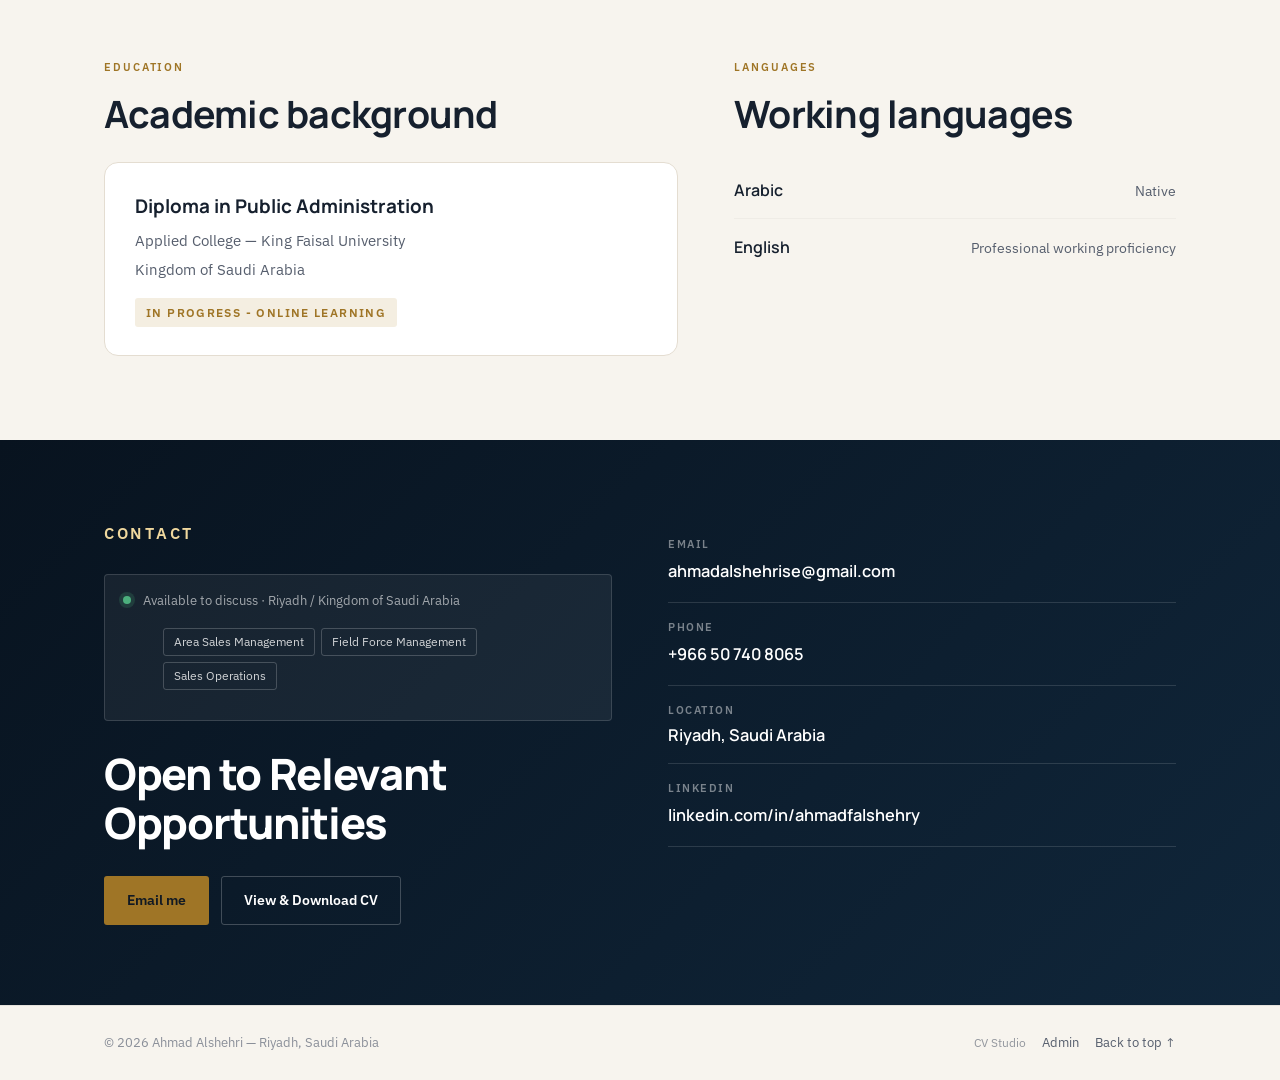
==== commit bbbb13fa: "Fix mobile navigation, accessible details and resilient portfolio loading" ====
--- a/index.html
+++ b/index.html
@@ -13,51 +13,25 @@
 <meta property="og:title" content="Ahmad Alshehri | Sales &amp; Field Force Management">
 <meta property="og:description" content="Sales and field-force management experience in Saudi retail, covering target allocation, team performance and in-store execution.">
 <meta property="og:url" content="https://hamodft.github.io/ahmadalshehri/">
-<meta property="og:image" content="https://hamodft.github.io/ahmadalshehri/assets/profile/ahmad-alshehri-profile.png?v=20260819-v11">
+<meta property="og:image" content="https://hamodft.github.io/ahmadalshehri/assets/profile/ahmad-alshehri-profile-transparent-v9.png?v=20260901-v9">
 <meta property="og:locale" content="en_US">
 <meta property="og:locale:alternate" content="ar_SA">
 <meta name="twitter:card" content="summary_large_image">
 <meta name="twitter:title" content="Ahmad Alshehri | Sales &amp; Field Force Management">
 <meta name="twitter:description" content="Sales Management • Field Force Leadership • Retail Performance">
-<meta name="twitter:image" content="https://hamodft.github.io/ahmadalshehri/assets/profile/ahmad-alshehri-profile.png?v=20260819-v11">
+<meta name="twitter:image" content="https://hamodft.github.io/ahmadalshehri/assets/profile/ahmad-alshehri-profile-transparent-v9.png?v=20260901-v9">
 <link rel="preconnect" href="https://fonts.googleapis.com">
 <link rel="preconnect" href="https://fonts.gstatic.com" crossorigin>
 <link href="https://fonts.googleapis.com/css2?family=Manrope:wght@500;600;700;800&family=IBM+Plex+Sans:wght@400;500;600&family=IBM+Plex+Sans+Arabic:wght@400;500;600;700&display=swap" rel="stylesheet">
-<link rel="preload" as="image" href="assets/profile/ahmad-alshehri-profile.png?v=20260819-v11">
+<link rel="preload" as="image" href="assets/profile/ahmad-alshehri-profile-transparent-v9.png?v=20260901-v9">
 <link rel="stylesheet" href="assets/site.css?v=20261021-training-highlights">
-<style id="portfolio-v3">
-:root{--v3-bg:#08131f;--v3-bg2:#0d1d2d;--v3-card:#102235;--v3-gold:#d5aa5a;--v3-gold2:#f0d89e;--v3-cream:#f8f3e9;--v3-line:rgba(255,255,255,.12);--v3-soft:rgba(255,255,255,.7)}
-*{box-sizing:border-box}.scroll-v3{position:fixed;top:0;left:0;height:3px;width:0;background:linear-gradient(90deg,#f0d89e,#c68f2c);z-index:9999;box-shadow:0 0 20px rgba(213,170,90,.55)}
-body{background:#f7f4ee}.site-head{background:rgba(6,15,25,.93)!important;border-bottom:1px solid rgba(255,255,255,.08)!important;color:#fff;backdrop-filter:blur(16px);box-shadow:0 10px 30px rgba(0,0,0,.12)}
-.head-in{height:72px}.brand{color:#fff!important;font-size:.95rem!important;letter-spacing:.01em}.brand span:last-child{color:var(--v3-gold)!important}.nav a{color:rgba(255,255,255,.58)!important}.nav a:hover,.nav a.v3-active{color:#fff!important;border-bottom-color:var(--v3-gold)!important}.lang-btn{color:#fff!important;border-color:rgba(255,255,255,.18)!important;background:rgba(255,255,255,.04)!important}.site-head .btn-solid{background:var(--v3-gold)!important;color:#0b1420!important}
-.hero{position:relative;overflow:hidden;padding:92px 0 78px!important;color:#fff;background:radial-gradient(circle at 78% 18%,rgba(213,170,90,.20),transparent 27%),radial-gradient(circle at 15% 80%,rgba(72,112,154,.14),transparent 30%),linear-gradient(135deg,#07111c 0%,#0a1928 52%,#10263b 100%)!important;border:0!important}
-.hero:before{content:"";position:absolute;inset:0;opacity:.07;background-image:linear-gradient(rgba(255,255,255,.15) 1px,transparent 1px),linear-gradient(90deg,rgba(255,255,255,.15) 1px,transparent 1px);background-size:48px 48px;mask-image:linear-gradient(to right,#000,transparent 55%)}
-.hero:after{content:"";position:absolute;width:520px;height:520px;border:1px solid rgba(213,170,90,.20);border-radius:50%;right:-160px;top:-170px;box-shadow:0 0 0 70px rgba(213,170,90,.025),0 0 0 140px rgba(213,170,90,.015)}
-.hero-grid{position:relative;z-index:2;grid-template-columns:1.12fr .88fr!important;gap:76px!important;align-items:center!important}.hero-copy{position:relative}.hero-badge{display:inline-flex;align-items:center;gap:10px;margin-bottom:19px;padding:8px 13px;border-radius:999px;border:1px solid rgba(255,255,255,.14);background:rgba(255,255,255,.06);font:600 .72rem var(--body);letter-spacing:.13em;text-transform:uppercase;color:rgba(255,255,255,.72)}.hero-badge i{width:7px;height:7px;border-radius:50%;background:var(--v3-gold);box-shadow:0 0 0 6px rgba(213,170,90,.12)}
-.hero .eyebrow{color:var(--v3-gold2)!important}.hero h1{font-size:clamp(3rem,6vw,5.1rem)!important;line-height:1.02!important;letter-spacing:-.05em!important;color:#fff!important;background:none!important;-webkit-text-fill-color:initial!important;margin-bottom:18px!important}.hero-role{color:#f0d79c!important;font-size:clamp(1.05rem,1.8vw,1.35rem)!important;max-width:760px}.hero-lede{color:rgba(255,255,255,.68)!important;border-inline-start:2px solid var(--v3-gold)!important;font-size:1.04rem!important;max-width:58ch}.hero-meta{color:rgba(255,255,255,.52)!important}.hero .btn-solid{background:#fff!important;color:#0b1723!important}.hero .btn-gold{background:var(--v3-gold)!important;color:#101722!important}.hero .btn-line{color:#fff!important;border-color:rgba(255,255,255,.24)!important}.hero .btn-line:hover{background:rgba(255,255,255,.07)!important}
-.aside-card{position:relative!important;background:transparent!important;border:0!important;overflow:visible!important;box-shadow:none!important;perspective:1100px}.aside-card::after{display:none!important;content:none!important}@keyframes profileRise{0%{opacity:0;transform:translateY(32px) scale(.96)}100%{opacity:1;transform:translateY(0) scale(1)}}.profile-photo-stage{position:relative!important;display:block!important;width:100%!important;height:auto!important;aspect-ratio:1086/1448!important;min-height:0!important;overflow:hidden!important;border-radius:210px 210px 28px 28px!important;border:1px solid rgba(240,216,158,.65)!important;background-color:#0d1d2d!important;background-repeat:no-repeat!important;background-position:center bottom!important;background-size:contain!important;box-shadow:0 35px 90px rgba(0,0,0,.38),0 0 0 9px rgba(255,255,255,.035)!important;transform:rotateX(var(--photo-rx,0deg)) rotateY(var(--photo-ry,0deg)) translateY(var(--photo-y,0));transition:transform .18s ease-out,filter .3s,box-shadow .3s;will-change:transform;cursor:grab;animation:profileRise .9s cubic-bezier(.2,.8,.2,1) both}.profile-photo-stage:hover{filter:saturate(1.04) brightness(1.03);box-shadow:0 42px 100px rgba(0,0,0,.46),0 0 0 9px rgba(213,170,90,.13),0 0 55px rgba(213,170,90,.14)!important}.profile-photo-stage:active{cursor:grabbing}.aside-card:before{content:"AHMAD ALSHEHRI";position:absolute;z-index:4;left:-24px;top:34px;background:var(--v3-gold);color:#111923;padding:10px 15px;border-radius:2px;font:800 .64rem var(--display);letter-spacing:.16em;box-shadow:0 14px 35px rgba(0,0,0,.22);pointer-events:none}.aside-card .facts{display:grid!important;grid-template-columns:repeat(2,minmax(0,1fr))!important;gap:10px!important;padding:14px 0 0!important}.aside-card .facts li{min-height:88px;padding:14px!important;border:1px solid rgba(255,255,255,.10)!important;border-radius:12px!important;background:rgba(255,255,255,.06)!important;backdrop-filter:blur(14px)}.aside-card .f-k{color:rgba(255,255,255,.44)!important}.aside-card .f-v{color:#fff!important}.aside-card .f-v small{color:rgba(255,255,255,.57)!important}
-.career-brands{background:#fff;border-bottom:1px solid #e9e2d6}.career-brands .wrap{padding-top:34px;padding-bottom:34px}.brand-head{display:flex;justify-content:space-between;gap:24px;align-items:end;margin-bottom:18px}.brand-head h2{font:700 1.1rem var(--display);margin:0}.brand-head p{margin:0;color:#7b7f87;font-size:.82rem}.brand-grid{display:grid;grid-template-columns:repeat(3,1fr);gap:12px}.brand-tile{position:relative;overflow:hidden;min-height:94px;border:1px solid #e4ddd0;border-radius:14px;background:#fff;display:flex;align-items:center;justify-content:center;padding:20px;cursor:pointer;transition:transform .28s,box-shadow .28s,border-color .28s}.brand-tile:after{content:"";position:absolute;left:0;right:0;bottom:0;height:3px;background:linear-gradient(90deg,#b9852b,#e8c77f);transform:scaleX(0);transition:transform .28s}.brand-tile:hover{transform:translateY(-5px);border-color:#cfbc95;box-shadow:0 18px 35px rgba(9,26,40,.09)}.brand-tile:hover:after{transform:scaleX(1)}.brand-tile img{max-width:120px;max-height:34px}.brand-tile small{position:absolute;right:12px;bottom:8px;color:#9a9388;font-size:.63rem;letter-spacing:.08em;text-transform:uppercase}
-.highlights{background:#0d1d2d!important;color:#fff;padding:56px 0!important}.hl-grid{background:rgba(255,255,255,.10)!important}.hl{background:#0d1d2d!important;transition:transform .25s,background .25s}.hl:hover{transform:translateY(-4px);background:#14283c!important}.hl-fig .u{color:var(--v3-gold2)!important}.hl-lab{color:rgba(255,255,255,.6)!important}
-.section{padding:84px 0!important}.sec-title{font-size:clamp(1.7rem,3vw,2.35rem)!important}.profile-grid{gap:70px!important}.profile-body p{font-size:1.04rem!important}.rail{gap:9px!important;margin-bottom:38px!important}.rail-step{min-height:138px!important;padding:18px!important;border:1px solid #e2dbcf!important;border-radius:12px!important;background:#fff!important;transition:.25s;box-shadow:0 8px 24px rgba(12,27,42,.03)}.rail-step:before{display:none!important}.rail-step:hover{transform:translateY(-5px);box-shadow:0 15px 32px rgba(12,27,42,.08)}
-.roles{display:grid;gap:16px}.role{position:relative!important;grid-template-columns:205px 1fr!important;gap:32px!important;margin:0!important;padding:28px!important;border:1px solid #e4ddd1!important;border-radius:16px!important;background:#fff!important;box-shadow:0 10px 28px rgba(12,27,42,.035);transition:transform .25s,box-shadow .25s,border-color .25s}.role:first-child{border-top:1px solid #e4ddd1!important}.role:hover{transform:translateY(-4px);border-color:#d3bd91!important;box-shadow:0 20px 42px rgba(12,27,42,.08)}.v3-role-brand{display:flex;align-items:center;gap:12px;margin-bottom:14px}.v3-role-logo{width:112px;height:46px;padding:9px 13px;border:1px solid #e4ddd1;border-radius:9px;background:#fff;display:flex;align-items:center;justify-content:center}.v3-role-logo img{max-width:85px;max-height:24px}.v3-company{font-size:.7rem;text-transform:uppercase;letter-spacing:.13em;color:#8c8f95;font-weight:600}.v3-detail{overflow:hidden;transition:max-height .42s}.role.v3-collapsed .v3-detail{max-height:110px;position:relative}.role.v3-collapsed .v3-detail:after{content:"";position:absolute;left:0;right:0;bottom:0;height:58px;background:linear-gradient(transparent,#fff)}.v3-toggle{border:0;background:transparent;color:#a97924;font:600 .83rem var(--body);padding:12px 0 0;cursor:pointer}.v3-toggle:hover{text-decoration:underline}
-.comp-grid{gap:14px!important;background:transparent!important}.comp{background:#fff!important;border:1px solid #e4ddd1!important;border-radius:14px!important;transition:.25s}.comp:hover{transform:translateY(-4px);box-shadow:0 17px 36px rgba(12,27,42,.07)}.tags li{border-radius:999px!important;background:#faf7f1!important}.edu-card{border-radius:14px!important;background:#fff!important;border:1px solid #e4ddd1!important}.cert{transition:background .2s,padding .2s}.cert:hover{background:#fff;padding-inline:12px}.contact{background:linear-gradient(135deg,#08131f,#10263a)!important;color:#fff!important}.contact .eyebrow{color:var(--v3-gold2)!important}.contact p{color:rgba(255,255,255,.68)!important}.contact a{color:#fff}.contact .btn-gold{color:#111923!important}.contact .btn-line{border-color:rgba(255,255,255,.22)!important;color:#fff!important}.contact .f-k{color:rgba(255,255,255,.45)!important}
-.rv{opacity:0;transform:translateY(24px);transition:opacity .65s,transform .65s}.rv.in{opacity:1;transform:none}
-@media(max-width:920px){.nav{display:none!important}.hero{padding:64px 0 58px!important}.hero-grid{grid-template-columns:1fr!important;gap:44px!important}.aside-card{max-width:520px;margin:0 auto}.aside-card:before{left:12px}.brand-head{display:block}.brand-head p{margin-top:5px}.brand-grid{overflow-x:auto;display:flex;padding-bottom:5px}.brand-tile{min-width:165px}.rail{display:flex!important;overflow-x:auto;padding-bottom:8px}.rail-step{min-width:185px}.role{grid-template-columns:1fr!important}}
-@media(max-width:560px){.hero h1{font-size:2.7rem!important}.hero-cta .btn{width:100%}.aside-card{max-width:390px!important}.aside-card .facts{grid-template-columns:1fr 1fr!important}.profile-photo-stage,.aside-card>.monogram{border-radius:150px 150px 20px 20px!important}.section{padding:62px 0!important}.role{padding:20px!important}.career-brands .wrap{padding-top:25px;padding-bottom:25px}}
-
-
-
-
-@media(prefers-reduced-motion:reduce){.rv,.role,.brand-tile,.hl,.rail-step,.profile-photo-stage{transition:none!important;transform:none!important;animation:none!important}.scroll-v3{display:none}}
- .highlights-focus{margin:19px 0 0;text-align:center;font-size:.78rem;letter-spacing:.06em;color:rgba(255,255,255,.58)}
-.experience-group{list-style:none}.experience-group-title{margin:12px 0 18px;color:#8c672b;font-size:1.15rem}.experience-group>ol{list-style:none;padding:0;margin:0}
-</style>
+<link rel="stylesheet" href="assets/portfolio-v3.css?v=20261031-qa">
 
 </head>
 <body>
 <div class="scroll-v3" id="scrollV3"></div>
 <a class="skip" href="#main"><span class="en">Skip to content</span><span class="ar">تخطي إلى المحتوى</span></a>
-<header class="site-head"><div class="wrap head-in"><a class="brand" href="#top"><span data-bind="profile.name"></span><span>.</span></a><nav class="nav" id="nav" aria-label="Primary"></nav><div class="head-actions"><button class="lang-btn" id="langBtn" type="button"><span class="en">العربية</span><span class="ar">English</span></button><a class="btn btn-solid btn-sm" id="cvNav" href="#"><span class="en">View & Download CV</span><span class="ar">عرض وتحميل السيرة</span></a></div></div></header>
+<header class="site-head"><div class="wrap head-in"><a class="brand" href="#top"><span data-bind="profile.name"></span><span>.</span></a><nav class="nav" id="nav" aria-label="Primary"></nav><div class="head-actions"><button class="nav-toggle" id="navToggle" type="button" aria-controls="nav" aria-expanded="false"><span class="en">Menu</span><span class="ar">القائمة</span></button><button class="lang-btn" id="langBtn" type="button"><span class="en">العربية</span><span class="ar">English</span></button><a class="btn btn-solid btn-sm" id="cvNav" href="#"><span class="en">View & Download CV</span><span class="ar">عرض وتحميل السيرة</span></a></div></div></header>
 <main id="main"><span id="top"></span>
 <section class="hero"><div class="wrap hero-grid"><div class="hero-copy"><div class="hero-badge"><i></i><span class="en">Professional Portfolio</span><span class="ar">الملف المهني</span></div><p class="eyebrow" data-bind="profile.eyebrow"></p><h1 data-bind="profile.name"></h1><p class="hero-role" data-bind="profile.headline"></p><p class="hero-lede" data-bind="profile.lede"></p><p class="hero-meta" id="heroMeta"></p><div class="hero-cta"><a class="btn btn-solid" href="#experience"><span class="en">View experience</span><span class="ar">استعراض الخبرات</span></a><a class="btn btn-gold" id="cvHero" href="#"><span class="en">ATS resume</span><span class="ar">سيرة ATS</span></a><a class="btn btn-line" href="#contact"><span class="en">Contact me</span><span class="ar">تواصل معي</span></a></div></div><aside class="aside-card" aria-label="Profile at a glance"><div class="monogram" id="photoSlot" role="img" aria-label="Portrait"><span class="mg" id="monogram">AA</span></div><ul class="facts" id="facts"></ul></aside></div></section>
 <section class="career-brands" aria-label="Career brands"><div class="wrap"><div class="brand-head"><div><p class="eyebrow"><span class="en">Brand journey</span><span class="ar">المسار عبر العلامات</span></p><h2><span class="en">Career across HUAWEI, HONOR and TECNO</span><span class="ar">مسيرة مهنية عبر HUAWEI وHONOR وTECNO</span></h2></div><p><span class="en">Promoter → Regional Training → Area Management → Field Force Management → Training Manager</span><span class="ar">أخصائي مبيعات ← التدريب الإقليمي ← إدارة المنطقة ← إدارة القوى الميدانية ← مدير التدريب</span></p></div><div class="brand-grid"><button class="brand-tile" data-brand="HUAWEI" type="button"><img src="assets/logos/huawei.svg" alt="HUAWEI"><small>2020–2021</small></button><button class="brand-tile" data-brand="HONOR" type="button"><img src="assets/logos/honor.svg" alt="HONOR"><small>2021–2024</small></button><button class="brand-tile" data-brand="TECNO" type="button"><img src="assets/logos/tecno.svg" alt="TECNO"><small><span class="en">2025–Present</span><span class="ar">2025–حتى الآن</span></small></button></div></div></section>
@@ -72,9 +46,9 @@
 <section class="contact" id="contact"><div class="wrap contact-grid"><div><p class="eyebrow"><span class="en">Contact</span><span class="ar">تواصل</span></p><div id="statusStrip"></div><h2 id="ctaHead"></h2><p id="ctaBody"></p><div class="hero-cta"><a class="btn btn-gold" id="emailBtn" href="#"><span class="en">Email me</span><span class="ar">راسلني بالبريد</span></a><a class="btn btn-line" id="cvContact" href="#"><span class="en">View & Download CV</span><span class="ar">عرض وتحميل السيرة</span></a></div></div><div><ul class="clist" id="clist"></ul></div></div></section>
 </main>
 <footer class="foot"><div class="wrap foot-in"><p>&copy; <span class="yr">2026</span> <span data-bind="profile.name"></span> — <span data-bind="profile.contact.location"></span></p><div style="display:flex;align-items:center;gap:16px;flex-wrap:wrap"><a class="to-top" href="cv-studio/" rel="nofollow" style="font-size:.72rem;opacity:.62">CV Studio</a><a class="to-top" href="admin/"><span class="en">Admin</span><span class="ar">الإدارة</span></a><a class="to-top" href="#top"><span class="en">Back to top ↑</span><span class="ar">العودة إلى الأعلى ↑</span></a></div></div></footer>
-<div class="drawer-bg" id="drawerBg"></div><aside class="drawer" id="drawer" role="dialog" aria-modal="true" aria-label="Details"><div class="drawer-in"><div class="drawer-close"><button type="button" id="drawerClose"><span class="en">Close ✕</span><span class="ar">إغلاق ✕</span></button></div><div id="drawerBody"></div></div></aside>
+<div class="drawer-bg" id="drawerBg"></div><aside class="drawer" id="drawer" role="dialog" aria-modal="true" aria-label="Details" aria-hidden="true" inert><div class="drawer-in"><div class="drawer-close"><button type="button" id="drawerClose"><span class="en">Close ✕</span><span class="ar">إغلاق ✕</span></button></div><div id="drawerBody"></div></div></aside>
 <script type="application/ld+json" id="jsonld"></script>
-<script src="assets/app.js?v=20261022-ats-review"></script>
+<script src="assets/app.js?v=20261031-qa"></script>
 <script>
 /* Count one reference visit per browser profile on this device. */
 (function () {
@@ -95,23 +69,7 @@
   }
 })();
 </script>
-<script>
-(function(){
-'use strict';
-var LOGOS={'TECNO Mobile':'assets/logos/tecno.svg','TECNO':'assets/logos/tecno.svg','HONOR':'assets/logos/honor.svg','HUAWEI':'assets/logos/huawei.svg'};
-function all(q,c){return Array.prototype.slice.call((c||document).querySelectorAll(q));}
-function progress(){var b=document.getElementById('scrollV3');function d(){var h=document.documentElement.scrollHeight-innerHeight;b.style.width=(h>0?(scrollY/h)*100:0)+'%';}addEventListener('scroll',d,{passive:true});d();}
-function decorate(){
- all('.role').forEach(function(r){if(r.dataset.v3)return;r.dataset.v3='1';var co=r.querySelector('.role-co'),ttl=r.querySelector('.role-title');var txt=(co?co.textContent:'');var company=Object.keys(LOGOS).find(function(n){return txt.indexOf(n)>-1;});if(company&&ttl){var x=document.createElement('div');x.className='v3-role-brand';x.innerHTML='<span class="v3-role-logo"><img src="'+LOGOS[company]+'" alt="'+company+' logo"></span><span class="v3-company">'+company+'</span>';ttl.parentNode.insertBefore(x,ttl);}var lists=all('ul',r);if(lists.length){var w=document.createElement('div');w.className='v3-detail';lists[0].parentNode.insertBefore(w,lists[0]);lists.forEach(function(u){w.appendChild(u);});r.classList.add('v3-collapsed');var bt=document.createElement('button');bt.type='button';bt.className='v3-toggle';bt.innerHTML='<span class="en">Show details +</span><span class="ar">عرض التفاصيل +</span>';bt.onclick=function(){var c=r.classList.toggle('v3-collapsed');bt.innerHTML=c?'<span class="en">Show details +</span><span class="ar">عرض التفاصيل +</span>':'<span class="en">Hide details −</span><span class="ar">إخفاء التفاصيل −</span>';};w.parentNode.insertBefore(bt,w.nextSibling);}});
- all('.rail-step').forEach(function(s){if(s.dataset.v3)return;s.dataset.v3='1';var co=s.querySelector('.rail-co');if(!co)return;var n=(co.textContent||'').trim();var logo=LOGOS[n];if(logo){var i=document.createElement('img');i.src=logo;i.alt='';i.style.cssText='width:42px;height:19px;object-fit:contain;margin-inline-end:7px;vertical-align:middle;';co.prepend(i);}});
-}
-function brandClicks(){all('.brand-tile').forEach(function(b){b.onclick=function(){var n=b.dataset.brand;var t=all('.role').find(function(r){return (r.textContent||'').toUpperCase().indexOf(n)>-1;});if(t){t.scrollIntoView({behavior:'smooth',block:'center'});if(t.animate)t.animate([{boxShadow:'0 0 0 2px rgba(213,170,90,.75)'},{boxShadow:'0 20px 42px rgba(12,27,42,.08)'}],{duration:1200});}};});}
-function active(){var links=all('.nav a[href^="#"]'),map={};links.forEach(function(a){map[a.getAttribute('href').slice(1)]=a;});if(!links.length||!('IntersectionObserver'in window))return;Object.keys(map).forEach(function(id){var s=document.getElementById(id);if(!s)return;new IntersectionObserver(function(es){es.forEach(function(e){if(e.isIntersecting){links.forEach(function(a){a.classList.remove('v3-active');});map[id].classList.add('v3-active');}});},{rootMargin:'-35% 0px -58% 0px'}).observe(s);});}
-function interactivePhoto(){var card=document.querySelector('.aside-card');if(!card||matchMedia('(prefers-reduced-motion: reduce)').matches)return;var tries=0,t=setInterval(function(){var stage=card.querySelector('.profile-photo-stage');if(!stage&&++tries<80)return;clearInterval(t);if(!stage)return;function move(e){var r=stage.getBoundingClientRect(),x=(e.clientX-r.left)/r.width-.5,y=(e.clientY-r.top)/r.height-.5;stage.style.setProperty('--photo-rx',(-y*6).toFixed(2)+'deg');stage.style.setProperty('--photo-ry',(x*8).toFixed(2)+'deg');stage.style.setProperty('--photo-y','-6px');}function reset(){stage.style.setProperty('--photo-rx','0deg');stage.style.setProperty('--photo-ry','0deg');stage.style.setProperty('--photo-y','0');}stage.addEventListener('pointermove',move);stage.addEventListener('pointerleave',reset);stage.addEventListener('pointerup',reset);},80);}
-function init(){progress();brandClicks();interactivePhoto();var tries=0,tm=setInterval(function(){tries++;if(document.querySelector('.role')){clearInterval(tm);decorate();active();}else if(tries>100)clearInterval(tm);},80);}
-if(document.readyState==='loading')document.addEventListener('DOMContentLoaded',init);else init();
-})();
-</script>
+<script src="assets/portfolio-v3.js?v=20261031-qa"></script>
 </body></html>
 
 
--- a/assets/portfolio-v3.css
+++ b/assets/portfolio-v3.css
@@ -0,0 +1,58 @@
+
+:root{--v3-bg:#08131f;--v3-bg2:#0d1d2d;--v3-card:#102235;--v3-gold:#d5aa5a;--v3-gold2:#f0d89e;--v3-cream:#f8f3e9;--v3-line:rgba(255,255,255,.12);--v3-soft:rgba(255,255,255,.7)}
+*{box-sizing:border-box}.scroll-v3{position:fixed;top:0;left:0;height:3px;width:0;background:linear-gradient(90deg,#f0d89e,#c68f2c);z-index:9999;box-shadow:0 0 20px rgba(213,170,90,.55)}
+body{background:#f7f4ee}.site-head{background:rgba(6,15,25,.93)!important;border-bottom:1px solid rgba(255,255,255,.08)!important;color:#fff;backdrop-filter:blur(16px);box-shadow:0 10px 30px rgba(0,0,0,.12)}
+.head-in{height:72px}.brand{color:#fff!important;font-size:.95rem!important;letter-spacing:.01em}.brand span:last-child{color:var(--v3-gold)!important}.nav a{color:rgba(255,255,255,.58)!important}.nav a:hover,.nav a.v3-active{color:#fff!important;border-bottom-color:var(--v3-gold)!important}.lang-btn{color:#fff!important;border-color:rgba(255,255,255,.18)!important;background:rgba(255,255,255,.04)!important}.site-head .btn-solid{background:var(--v3-gold)!important;color:#0b1420!important}
+.hero{position:relative;overflow:hidden;padding:92px 0 78px!important;color:#fff;background:radial-gradient(circle at 78% 18%,rgba(213,170,90,.20),transparent 27%),radial-gradient(circle at 15% 80%,rgba(72,112,154,.14),transparent 30%),linear-gradient(135deg,#07111c 0%,#0a1928 52%,#10263b 100%)!important;border:0!important}
+.hero:before{content:"";position:absolute;inset:0;opacity:.07;background-image:linear-gradient(rgba(255,255,255,.15) 1px,transparent 1px),linear-gradient(90deg,rgba(255,255,255,.15) 1px,transparent 1px);background-size:48px 48px;mask-image:linear-gradient(to right,#000,transparent 55%)}
+.hero:after{content:"";position:absolute;width:520px;height:520px;border:1px solid rgba(213,170,90,.20);border-radius:50%;right:-160px;top:-170px;box-shadow:0 0 0 70px rgba(213,170,90,.025),0 0 0 140px rgba(213,170,90,.015)}
+.hero-grid{position:relative;z-index:2;grid-template-columns:1.12fr .88fr!important;gap:76px!important;align-items:center!important}.hero-copy{position:relative}.hero-badge{display:inline-flex;align-items:center;gap:10px;margin-bottom:19px;padding:8px 13px;border-radius:999px;border:1px solid rgba(255,255,255,.14);background:rgba(255,255,255,.06);font:600 .72rem var(--body);letter-spacing:.13em;text-transform:uppercase;color:rgba(255,255,255,.72)}.hero-badge i{width:7px;height:7px;border-radius:50%;background:var(--v3-gold);box-shadow:0 0 0 6px rgba(213,170,90,.12)}
+.hero .eyebrow{color:var(--v3-gold2)!important}.hero h1{font-size:clamp(3rem,6vw,5.1rem)!important;line-height:1.02!important;letter-spacing:-.05em!important;color:#fff!important;background:none!important;-webkit-text-fill-color:initial!important;margin-bottom:18px!important}.hero-role{color:#f0d79c!important;font-size:clamp(1.05rem,1.8vw,1.35rem)!important;max-width:760px}.hero-lede{color:rgba(255,255,255,.68)!important;border-inline-start:2px solid var(--v3-gold)!important;font-size:1.04rem!important;max-width:58ch}.hero-meta{color:rgba(255,255,255,.52)!important}.hero .btn-solid{background:#fff!important;color:#0b1723!important}.hero .btn-gold{background:var(--v3-gold)!important;color:#101722!important}.hero .btn-line{color:#fff!important;border-color:rgba(255,255,255,.24)!important}.hero .btn-line:hover{background:rgba(255,255,255,.07)!important}
+.aside-card{position:relative!important;background:transparent!important;border:0!important;overflow:visible!important;box-shadow:none!important;perspective:1100px}.aside-card::after{display:none!important;content:none!important}@keyframes profileRise{0%{opacity:0;transform:translateY(32px) scale(.96)}100%{opacity:1;transform:translateY(0) scale(1)}}.profile-photo-stage{position:relative!important;display:block!important;width:100%!important;height:auto!important;aspect-ratio:1086/1448!important;min-height:0!important;overflow:hidden!important;border-radius:210px 210px 28px 28px!important;border:1px solid rgba(240,216,158,.65)!important;background-color:#0d1d2d!important;background-repeat:no-repeat!important;background-position:center bottom!important;background-size:contain!important;box-shadow:0 35px 90px rgba(0,0,0,.38),0 0 0 9px rgba(255,255,255,.035)!important;transform:rotateX(var(--photo-rx,0deg)) rotateY(var(--photo-ry,0deg)) translateY(var(--photo-y,0));transition:transform .18s ease-out,filter .3s,box-shadow .3s;will-change:transform;cursor:grab;animation:profileRise .9s cubic-bezier(.2,.8,.2,1) both}.profile-photo-stage:hover{filter:saturate(1.04) brightness(1.03);box-shadow:0 42px 100px rgba(0,0,0,.46),0 0 0 9px rgba(213,170,90,.13),0 0 55px rgba(213,170,90,.14)!important}.profile-photo-stage:active{cursor:grabbing}.aside-card:before{content:"AHMAD ALSHEHRI";position:absolute;z-index:4;left:-24px;top:34px;background:var(--v3-gold);color:#111923;padding:10px 15px;border-radius:2px;font:800 .64rem var(--display);letter-spacing:.16em;box-shadow:0 14px 35px rgba(0,0,0,.22);pointer-events:none}.aside-card .facts{display:grid!important;grid-template-columns:repeat(2,minmax(0,1fr))!important;gap:10px!important;padding:14px 0 0!important}.aside-card .facts li{min-height:88px;padding:14px!important;border:1px solid rgba(255,255,255,.10)!important;border-radius:12px!important;background:rgba(255,255,255,.06)!important;backdrop-filter:blur(14px)}.aside-card .f-k{color:rgba(255,255,255,.44)!important}.aside-card .f-v{color:#fff!important}.aside-card .f-v small{color:rgba(255,255,255,.57)!important}
+.career-brands{background:#fff;border-bottom:1px solid #e9e2d6}.career-brands .wrap{padding-top:34px;padding-bottom:34px}.brand-head{display:flex;justify-content:space-between;gap:24px;align-items:end;margin-bottom:18px}.brand-head h2{font:700 1.1rem var(--display);margin:0}.brand-head p{margin:0;color:#7b7f87;font-size:.82rem}.brand-grid{display:grid;grid-template-columns:repeat(3,1fr);gap:12px}.brand-tile{position:relative;overflow:hidden;min-height:94px;border:1px solid #e4ddd0;border-radius:14px;background:#fff;display:flex;align-items:center;justify-content:center;padding:20px;cursor:pointer;transition:transform .28s,box-shadow .28s,border-color .28s}.brand-tile:after{content:"";position:absolute;left:0;right:0;bottom:0;height:3px;background:linear-gradient(90deg,#b9852b,#e8c77f);transform:scaleX(0);transition:transform .28s}.brand-tile:hover{transform:translateY(-5px);border-color:#cfbc95;box-shadow:0 18px 35px rgba(9,26,40,.09)}.brand-tile:hover:after{transform:scaleX(1)}.brand-tile img{max-width:120px;max-height:34px}.brand-tile small{position:absolute;right:12px;bottom:8px;color:#9a9388;font-size:.63rem;letter-spacing:.08em;text-transform:uppercase}
+.highlights{background:#0d1d2d!important;color:#fff;padding:56px 0!important}.hl-grid{background:rgba(255,255,255,.10)!important}.hl{background:#0d1d2d!important;transition:transform .25s,background .25s}.hl:hover{transform:translateY(-4px);background:#14283c!important}.hl-fig .u{color:var(--v3-gold2)!important}.hl-lab{color:rgba(255,255,255,.6)!important}
+.section{padding:84px 0!important}.sec-title{font-size:clamp(1.7rem,3vw,2.35rem)!important}.profile-grid{gap:70px!important}.profile-body p{font-size:1.04rem!important}.rail{gap:9px!important;margin-bottom:38px!important}.rail-step{min-height:138px!important;padding:18px!important;border:1px solid #e2dbcf!important;border-radius:12px!important;background:#fff!important;transition:.25s;box-shadow:0 8px 24px rgba(12,27,42,.03)}.rail-step:before{display:none!important}.rail-step:hover{transform:translateY(-5px);box-shadow:0 15px 32px rgba(12,27,42,.08)}
+.roles{display:grid;gap:16px}.role{position:relative!important;grid-template-columns:205px 1fr!important;gap:32px!important;margin:0!important;padding:28px!important;border:1px solid #e4ddd1!important;border-radius:16px!important;background:#fff!important;box-shadow:0 10px 28px rgba(12,27,42,.035);transition:transform .25s,box-shadow .25s,border-color .25s}.role:first-child{border-top:1px solid #e4ddd1!important}.role:hover{transform:translateY(-4px);border-color:#d3bd91!important;box-shadow:0 20px 42px rgba(12,27,42,.08)}.v3-role-brand{display:flex;align-items:center;gap:12px;margin-bottom:14px}.v3-role-logo{width:112px;height:46px;padding:9px 13px;border:1px solid #e4ddd1;border-radius:9px;background:#fff;display:flex;align-items:center;justify-content:center}.v3-role-logo img{max-width:85px;max-height:24px}.v3-company{font-size:.7rem;text-transform:uppercase;letter-spacing:.13em;color:#8c8f95;font-weight:600}.v3-detail{overflow:hidden;transition:max-height .42s}.v3-toggle{border:0;background:transparent;color:#a97924;font:600 .83rem var(--body);padding:12px 0 0;cursor:pointer}.v3-toggle:hover{text-decoration:underline}
+.comp-grid{gap:14px!important;background:transparent!important}.comp{background:#fff!important;border:1px solid #e4ddd1!important;border-radius:14px!important;transition:.25s}.comp:hover{transform:translateY(-4px);box-shadow:0 17px 36px rgba(12,27,42,.07)}.tags li{border-radius:999px!important;background:#faf7f1!important}.edu-card{border-radius:14px!important;background:#fff!important;border:1px solid #e4ddd1!important}.cert{transition:background .2s,padding .2s}.cert:hover{background:#fff;padding-inline:12px}.contact{background:linear-gradient(135deg,#08131f,#10263a)!important;color:#fff!important}.contact .eyebrow{color:var(--v3-gold2)!important}.contact p{color:rgba(255,255,255,.68)!important}.contact a{color:#fff}.contact .btn-gold{color:#111923!important}.contact .btn-line{border-color:rgba(255,255,255,.22)!important;color:#fff!important}.contact .f-k{color:rgba(255,255,255,.45)!important}
+.rv{opacity:0;transform:translateY(24px);transition:opacity .65s,transform .65s}.rv.in{opacity:1;transform:none}
+@media(max-width:920px){.nav{display:none!important}.hero{padding:64px 0 58px!important}.hero-grid{grid-template-columns:1fr!important;gap:44px!important}.aside-card{max-width:520px;margin:0 auto}.aside-card:before{left:12px}.brand-head{display:block}.brand-head p{margin-top:5px}.brand-grid{overflow-x:auto;display:flex;padding-bottom:5px}.brand-tile{min-width:165px}.rail{display:flex!important;overflow-x:auto;padding-bottom:8px}.rail-step{min-width:185px}.role{grid-template-columns:1fr!important}}
+@media(max-width:560px){.hero h1{font-size:2.7rem!important}.hero-cta .btn{width:100%}.aside-card{max-width:390px!important}.aside-card .facts{grid-template-columns:1fr 1fr!important}.profile-photo-stage,.aside-card>.monogram{border-radius:150px 150px 20px 20px!important}.section{padding:62px 0!important}.role{padding:20px!important}.career-brands .wrap{padding-top:25px;padding-bottom:25px}}
+
+
+
+
+@media(prefers-reduced-motion:reduce){.rv,.role,.brand-tile,.hl,.rail-step,.profile-photo-stage{transition:none!important;transform:none!important;animation:none!important}.scroll-v3{display:none}}
+ .highlights-focus{margin:19px 0 0;text-align:center;font-size:.78rem;letter-spacing:.06em;color:rgba(255,255,255,.58)}
+.experience-group{list-style:none}.experience-group-title{margin:12px 0 18px;color:#8c672b;font-size:1.15rem}.experience-group>ol{list-style:none;padding:0;margin:0}
+
+/* Navigation remains available at the same breakpoint as the base stylesheet. */
+.nav-toggle{display:none;min-height:44px;padding:8px 12px;border:1px solid #ffffff55;border-radius:4px;background:transparent;color:#fff;font:600 .85rem var(--body);cursor:pointer}
+.site-head .nav a{color:#c5cbd2!important;min-height:44px;display:inline-flex;align-items:center}
+.site-head .lang-btn{min-height:44px}
+.nav a[aria-current="location"]{border-bottom-color:var(--v3-gold)}
+.v3-detail li[hidden]{display:none}
+.v3-toggle{min-height:44px;color:#775210;padding:10px 4px}
+.load-notice{padding:14px 24px;background:#fff3d9;color:#493615;text-align:center}
+.drawer[aria-hidden="true"]{visibility:hidden}
+.drawer.open{visibility:visible}
+@media(max-width:1000px){
+ .site-head .head-in{position:relative;gap:10px}
+ .nav-toggle{display:block}
+ .site-head .nav{display:none!important;position:absolute;inset-inline:0;top:100%;margin:0;padding:12px 24px;background:#0d1d2d;box-shadow:0 12px 20px #0004;max-height:calc(100dvh - 150px);overflow-y:auto;overscroll-behavior:contain}
+ .site-head .nav.is-open{display:flex!important;flex-direction:column;gap:2px}
+ .site-head .nav a{padding:8px 12px;min-height:46px;border-bottom:1px solid #ffffff22}
+ .site-head .nav a:hover{background:#ffffff0d}
+}
+@media(max-width:560px){
+ .site-head .head-in{height:auto;min-height:112px;flex-wrap:wrap;padding-block:10px;gap:8px}
+ .site-head .brand{flex:1;min-width:0;font-size:.85rem!important}
+ .site-head .head-actions{display:contents}
+ .site-head #langBtn{order:1;padding:8px}
+ .site-head #navToggle{order:2;padding:8px}
+ .site-head #cvNav{order:3;flex-basis:100%;min-height:44px;justify-content:center}
+ .hero-grid>*{min-width:0}
+ .aside-card{width:100%}
+ .aside-card .facts li{min-width:0;padding:10px!important}
+ .clist a{overflow-wrap:anywhere}
+ :is(section,[id]){scroll-margin-top:130px}
+}
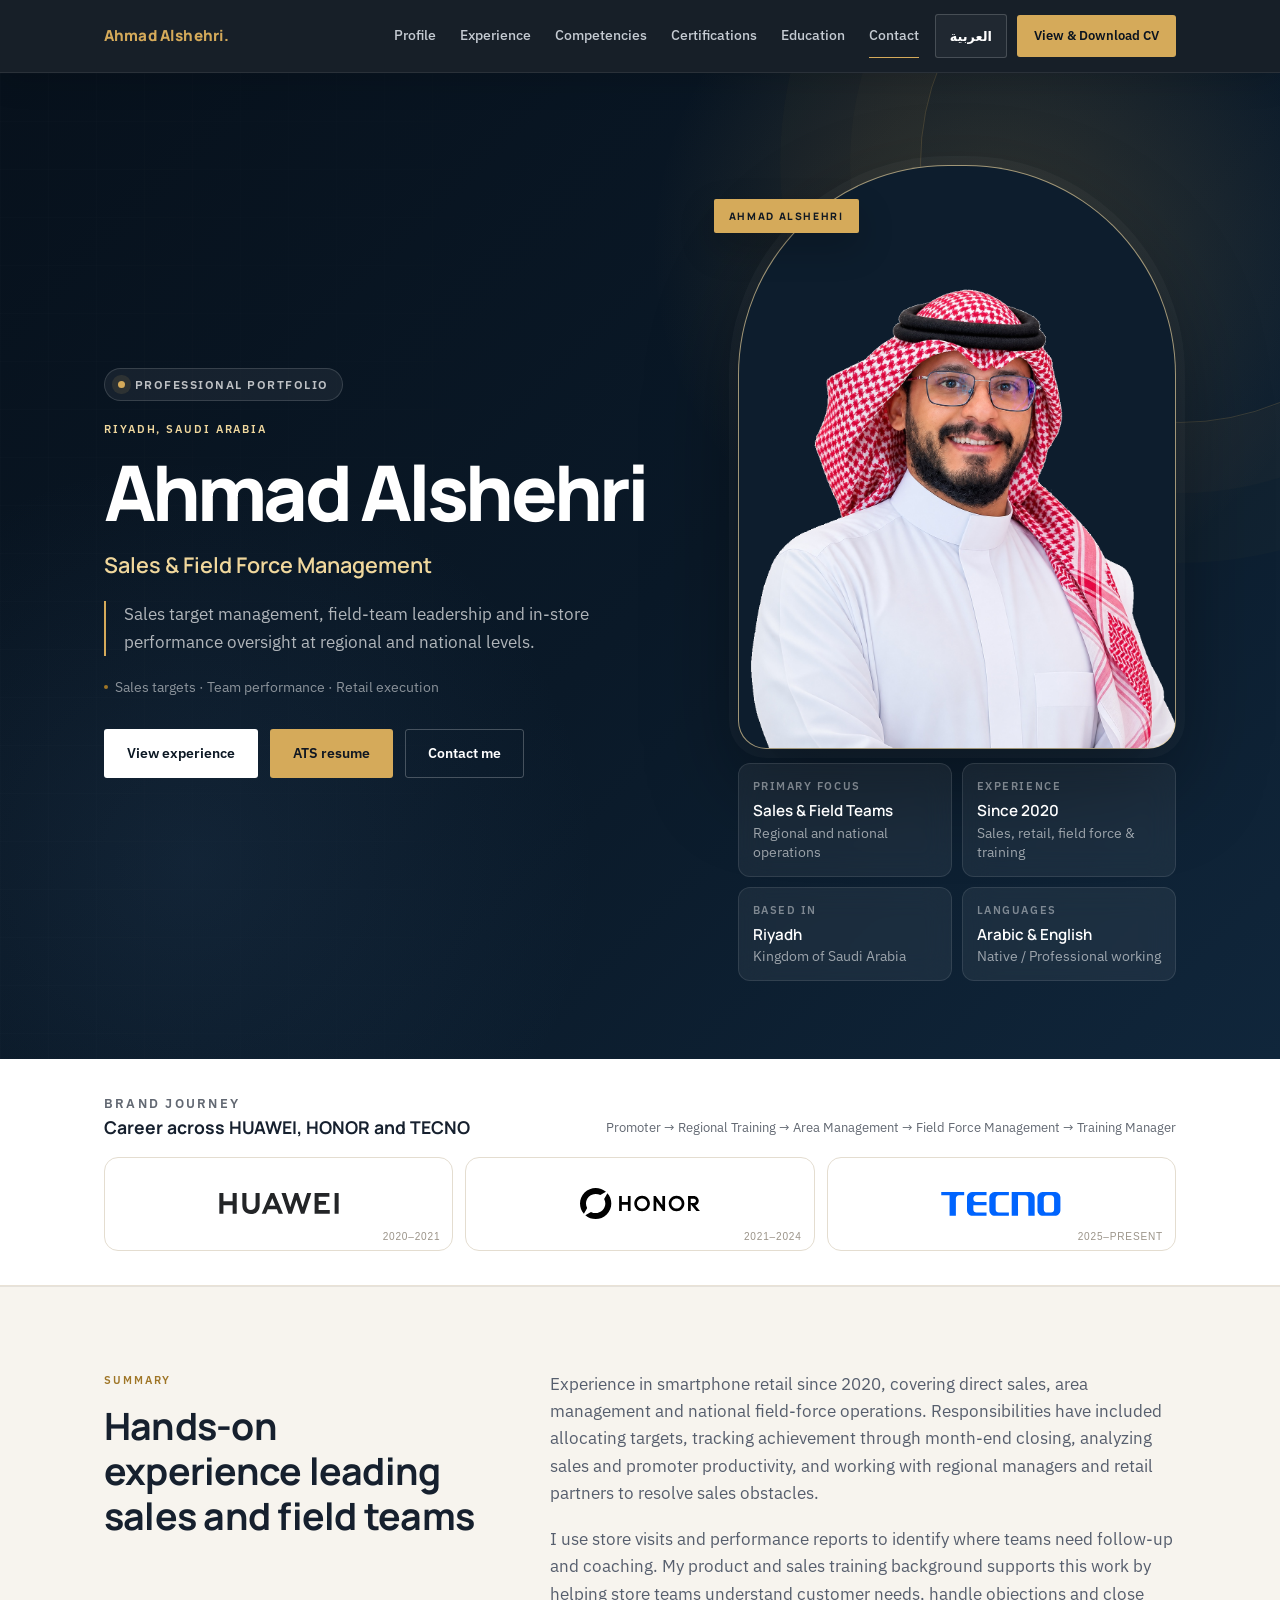
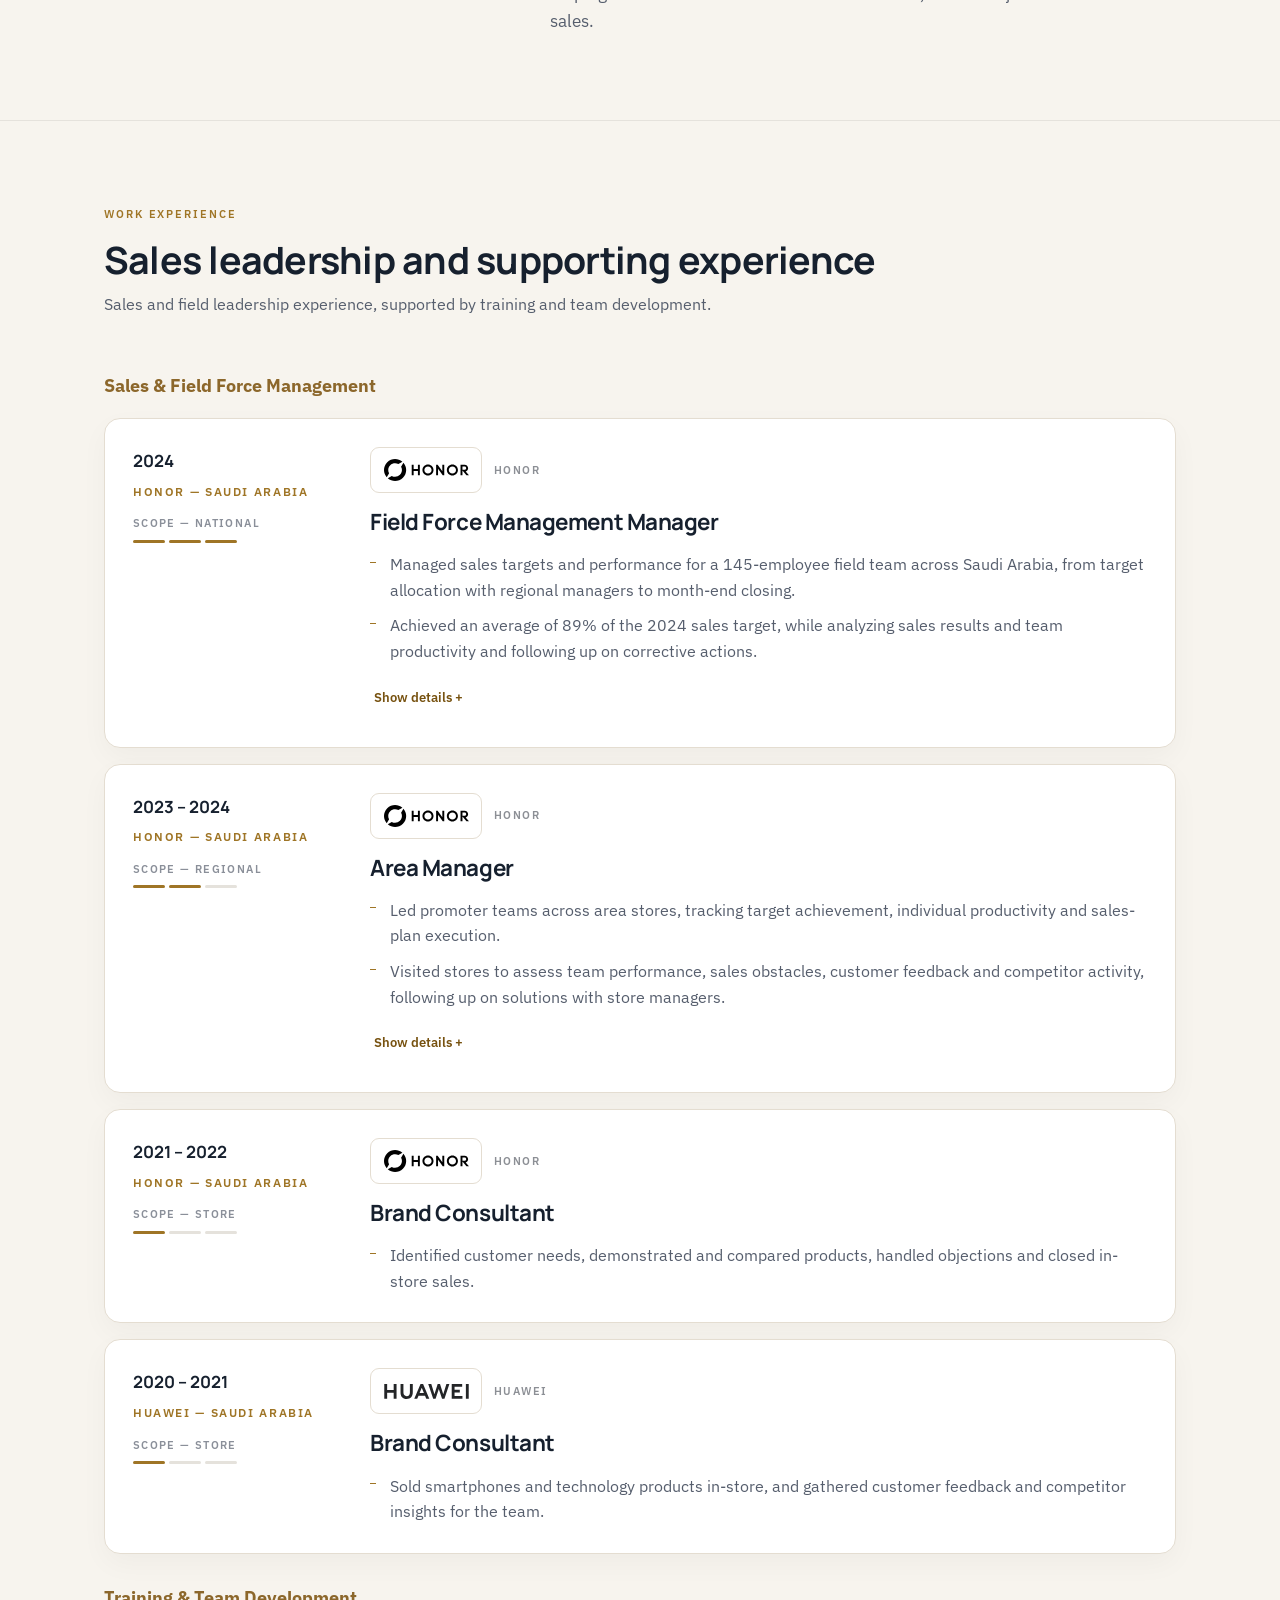
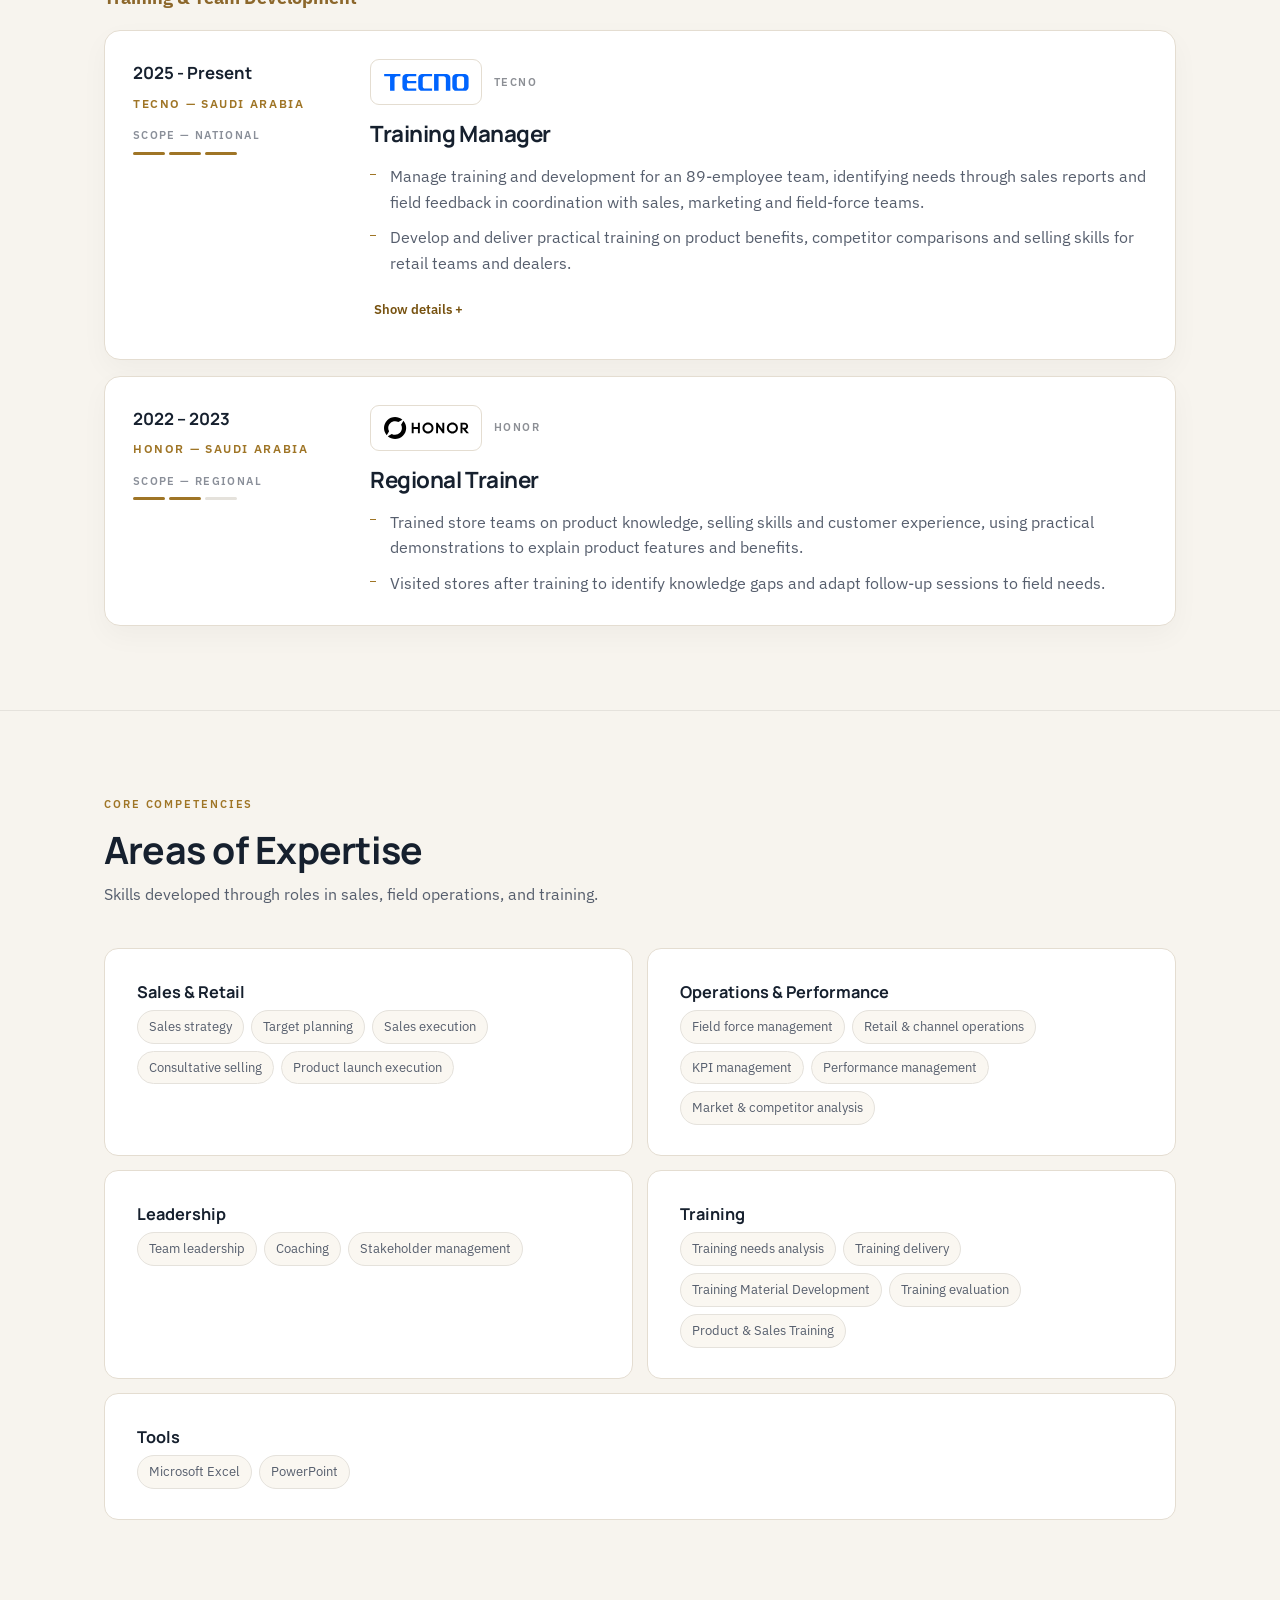
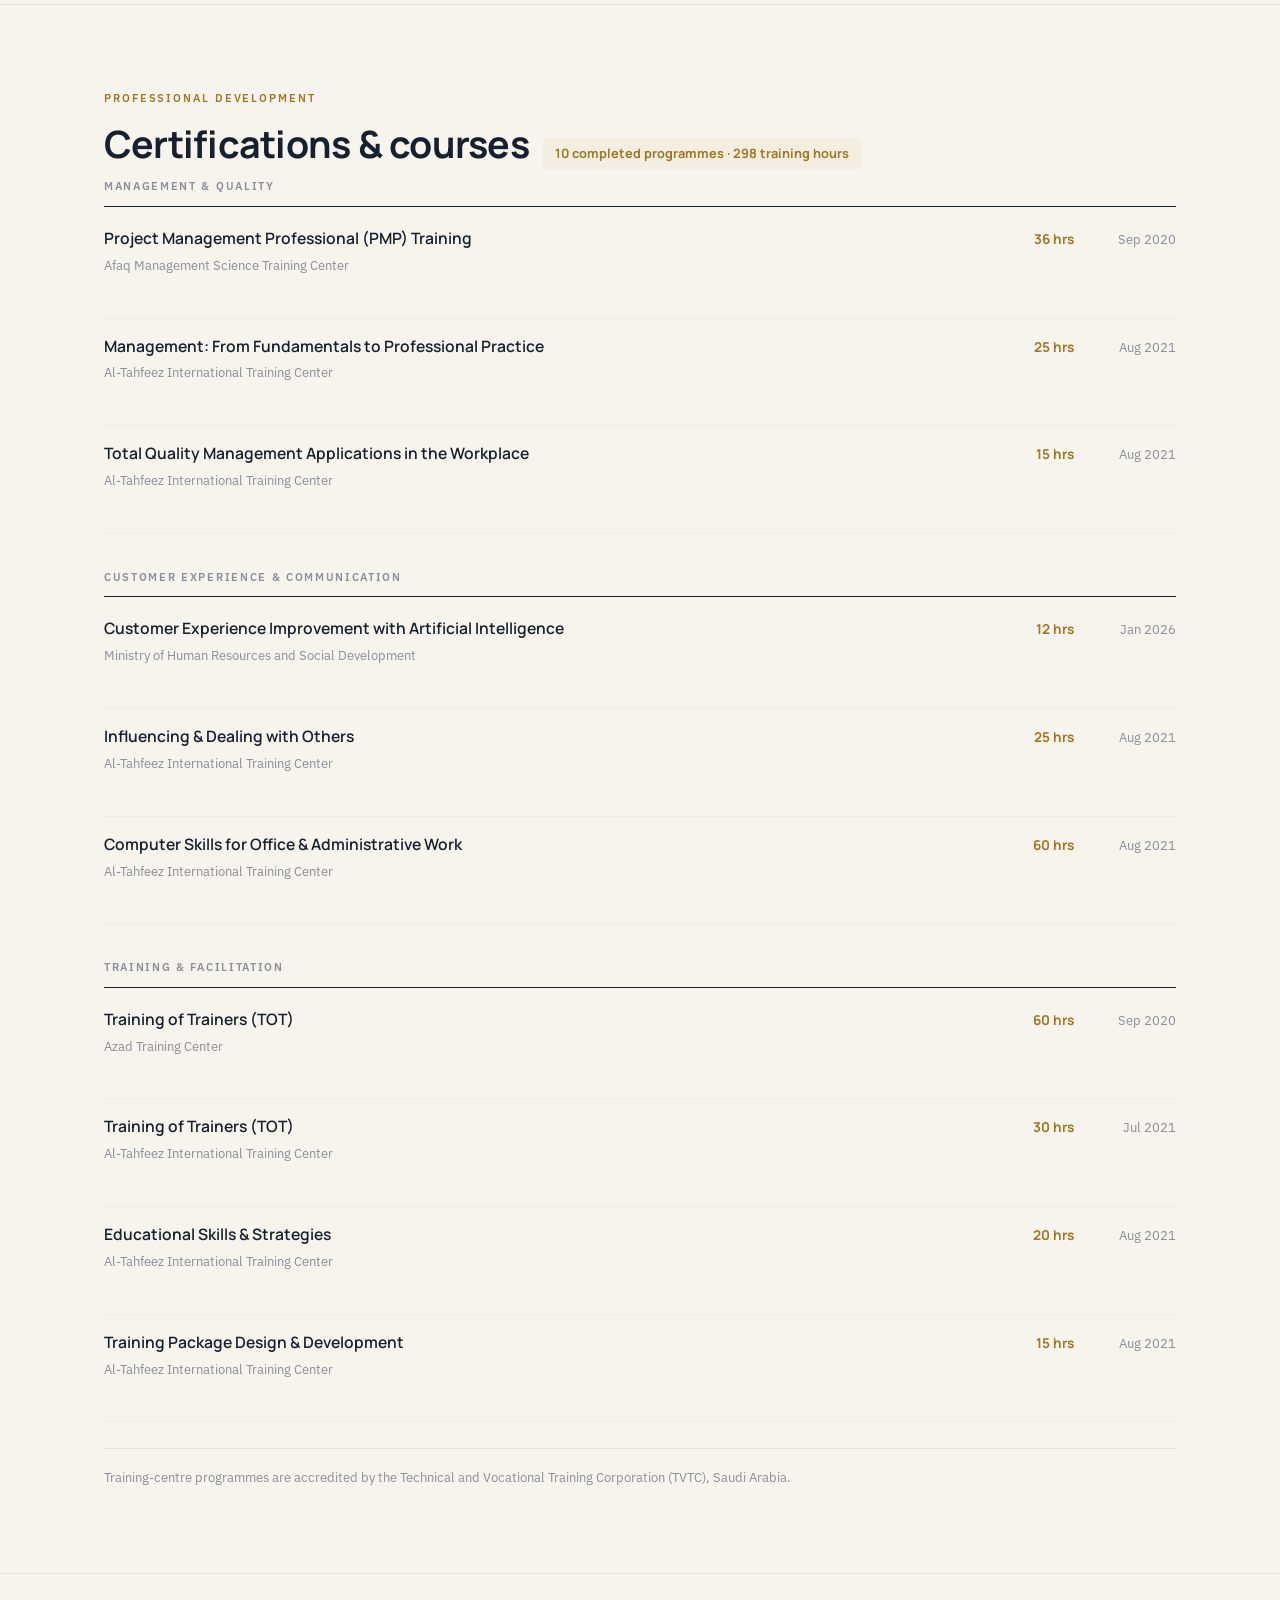
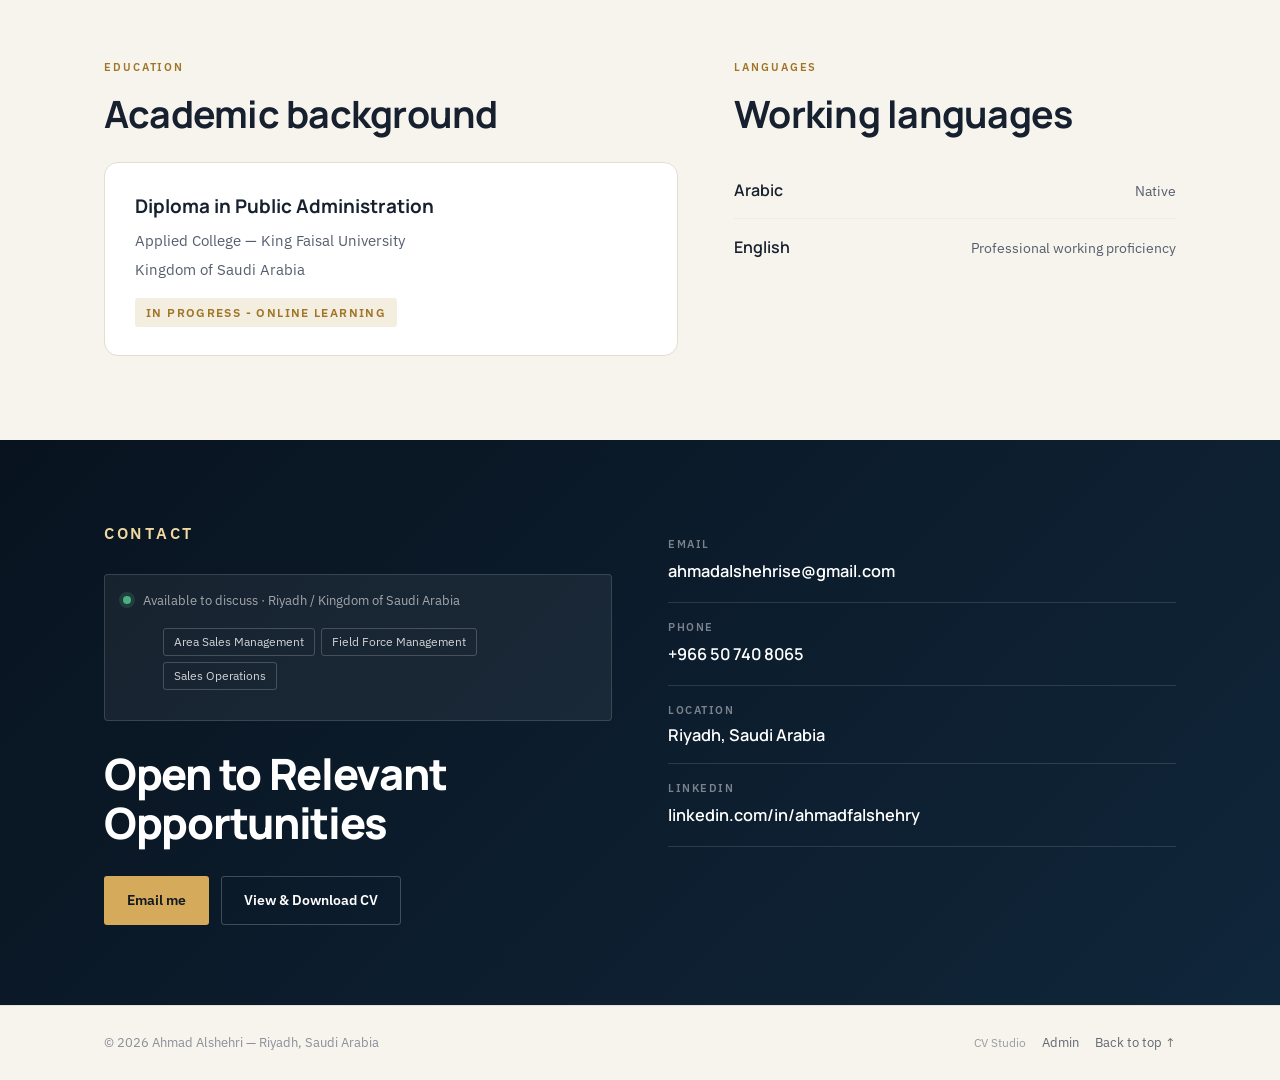
==== commit 60f174c4: "Fix stale CV Studio downloads, section visibility and contrast; extend regression tests" ====
--- a/index.html
+++ b/index.html
@@ -33,7 +33,7 @@
 <a class="skip" href="#main"><span class="en">Skip to content</span><span class="ar">تخطي إلى المحتوى</span></a>
 <header class="site-head"><div class="wrap head-in"><a class="brand" href="#top"><span data-bind="profile.name"></span><span>.</span></a><nav class="nav" id="nav" aria-label="Primary"></nav><div class="head-actions"><button class="nav-toggle" id="navToggle" type="button" aria-controls="nav" aria-expanded="false"><span class="en">Menu</span><span class="ar">القائمة</span></button><button class="lang-btn" id="langBtn" type="button"><span class="en">العربية</span><span class="ar">English</span></button><a class="btn btn-solid btn-sm" id="cvNav" href="#"><span class="en">View & Download CV</span><span class="ar">عرض وتحميل السيرة</span></a></div></div></header>
 <main id="main"><span id="top"></span>
-<section class="hero"><div class="wrap hero-grid"><div class="hero-copy"><div class="hero-badge"><i></i><span class="en">Professional Portfolio</span><span class="ar">الملف المهني</span></div><p class="eyebrow" data-bind="profile.eyebrow"></p><h1 data-bind="profile.name"></h1><p class="hero-role" data-bind="profile.headline"></p><p class="hero-lede" data-bind="profile.lede"></p><p class="hero-meta" id="heroMeta"></p><div class="hero-cta"><a class="btn btn-solid" href="#experience"><span class="en">View experience</span><span class="ar">استعراض الخبرات</span></a><a class="btn btn-gold" id="cvHero" href="#"><span class="en">ATS resume</span><span class="ar">سيرة ATS</span></a><a class="btn btn-line" href="#contact"><span class="en">Contact me</span><span class="ar">تواصل معي</span></a></div></div><aside class="aside-card" aria-label="Profile at a glance"><div class="monogram" id="photoSlot" role="img" aria-label="Portrait"><span class="mg" id="monogram">AA</span></div><ul class="facts" id="facts"></ul></aside></div></section>
+<section class="hero"><div class="wrap hero-grid"><div class="hero-copy"><div class="hero-badge"><i></i><span class="en">Professional Portfolio</span><span class="ar">الملف المهني</span></div><p class="eyebrow" data-bind="profile.eyebrow"></p><h1 data-bind="profile.name"></h1><p class="hero-role" data-bind="profile.headline"></p><p class="hero-lede" data-bind="profile.lede"></p><p class="hero-meta" id="heroMeta"></p><div class="hero-cta"><a class="btn btn-solid" href="#experience"><span class="en">View experience</span><span class="ar">استعراض الخبرات</span></a><a class="btn btn-gold" id="cvHero" href="#"><span class="en">ATS resume</span><span class="ar">سيرة ATS</span></a><a class="btn btn-line" href="#contact"><span class="en">Contact me</span><span class="ar">تواصل معي</span></a></div></div><aside class="aside-card" aria-label="Profile at a glance"><div class="profile-photo-stage" id="photoSlot" role="img" aria-label="Ahmad Alshehri" style="background-image:url('assets/profile/ahmad-alshehri-profile-transparent-v9.png?v=20260901-v9')"></div><ul class="facts" id="facts"></ul></aside></div></section>
 <section class="career-brands" aria-label="Career brands"><div class="wrap"><div class="brand-head"><div><p class="eyebrow"><span class="en">Brand journey</span><span class="ar">المسار عبر العلامات</span></p><h2><span class="en">Career across HUAWEI, HONOR and TECNO</span><span class="ar">مسيرة مهنية عبر HUAWEI وHONOR وTECNO</span></h2></div><p><span class="en">Promoter → Regional Training → Area Management → Field Force Management → Training Manager</span><span class="ar">أخصائي مبيعات ← التدريب الإقليمي ← إدارة المنطقة ← إدارة القوى الميدانية ← مدير التدريب</span></p></div><div class="brand-grid"><button class="brand-tile" data-brand="HUAWEI" type="button"><img src="assets/logos/huawei.svg" alt="HUAWEI"><small>2020–2021</small></button><button class="brand-tile" data-brand="HONOR" type="button"><img src="assets/logos/honor.svg" alt="HONOR"><small>2021–2024</small></button><button class="brand-tile" data-brand="TECNO" type="button"><img src="assets/logos/tecno.svg" alt="TECNO"><small><span class="en">2025–Present</span><span class="ar">2025–حتى الآن</span></small></button></div></div></section>
 
 <section class="section rv" id="profile"><div class="wrap profile-grid"><div><p class="eyebrow"><span class="en">Summary</span><span class="ar">الملف المهني</span></p><h2 class="sec-title" data-bind="profile.summaryTitle"></h2></div><div class="profile-body" id="summary"></div></div></section>
--- a/assets/portfolio-v3.css
+++ b/assets/portfolio-v3.css
@@ -56,3 +56,11 @@
  .clist a{overflow-wrap:anywhere}
  :is(section,[id]){scroll-margin-top:130px}
 }
+/* Contrast corrections verified against the existing navy and warm-white surfaces. */
+.site-head .brand span{color:#d5aa5a!important}
+.brand-head p{color:#626872}
+.contact .btn-gold{background:#d5aa5a}
+.foot-in,.foot-in a{color:#626872}
+.brand-tile img{width:120px;height:34px;object-fit:contain}
+.v3-role-logo img{width:85px;height:24px;object-fit:contain}
+@media(hover:none){.profile-photo-stage{will-change:auto;transform:none!important}}
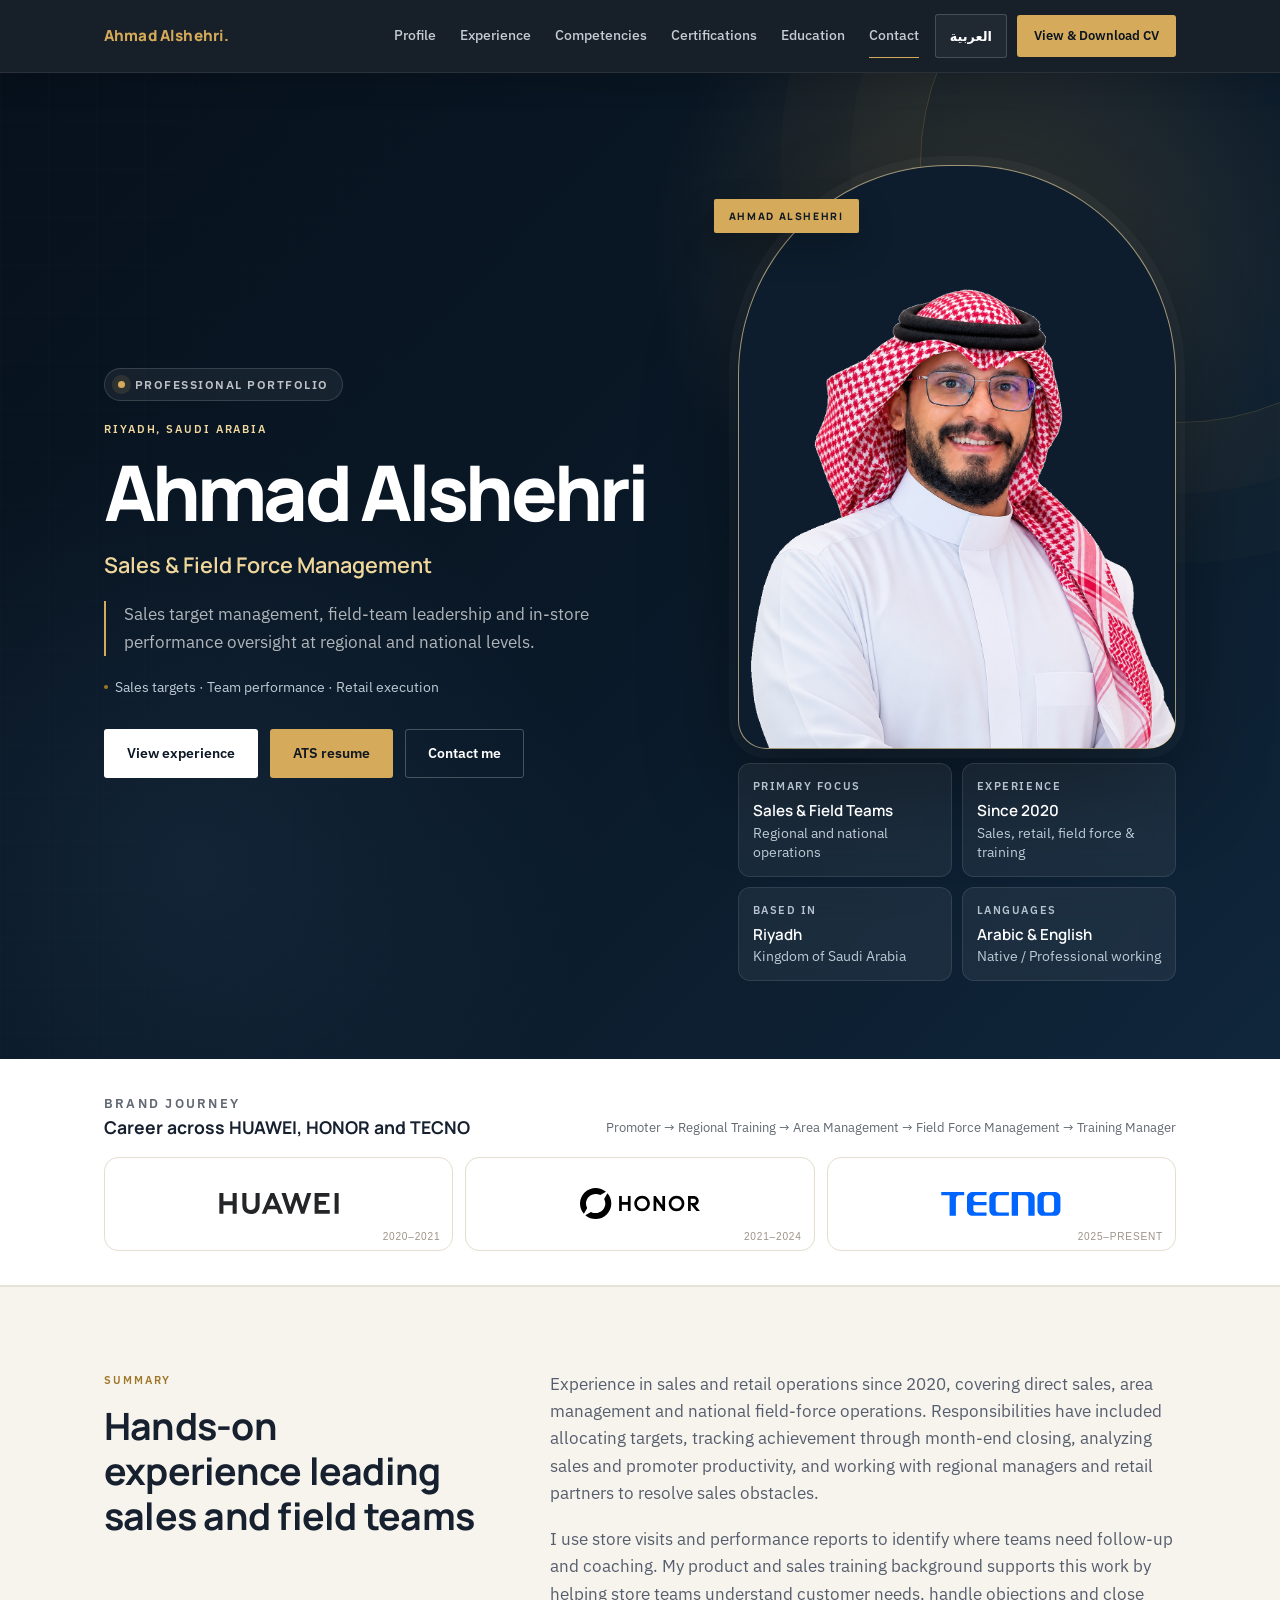
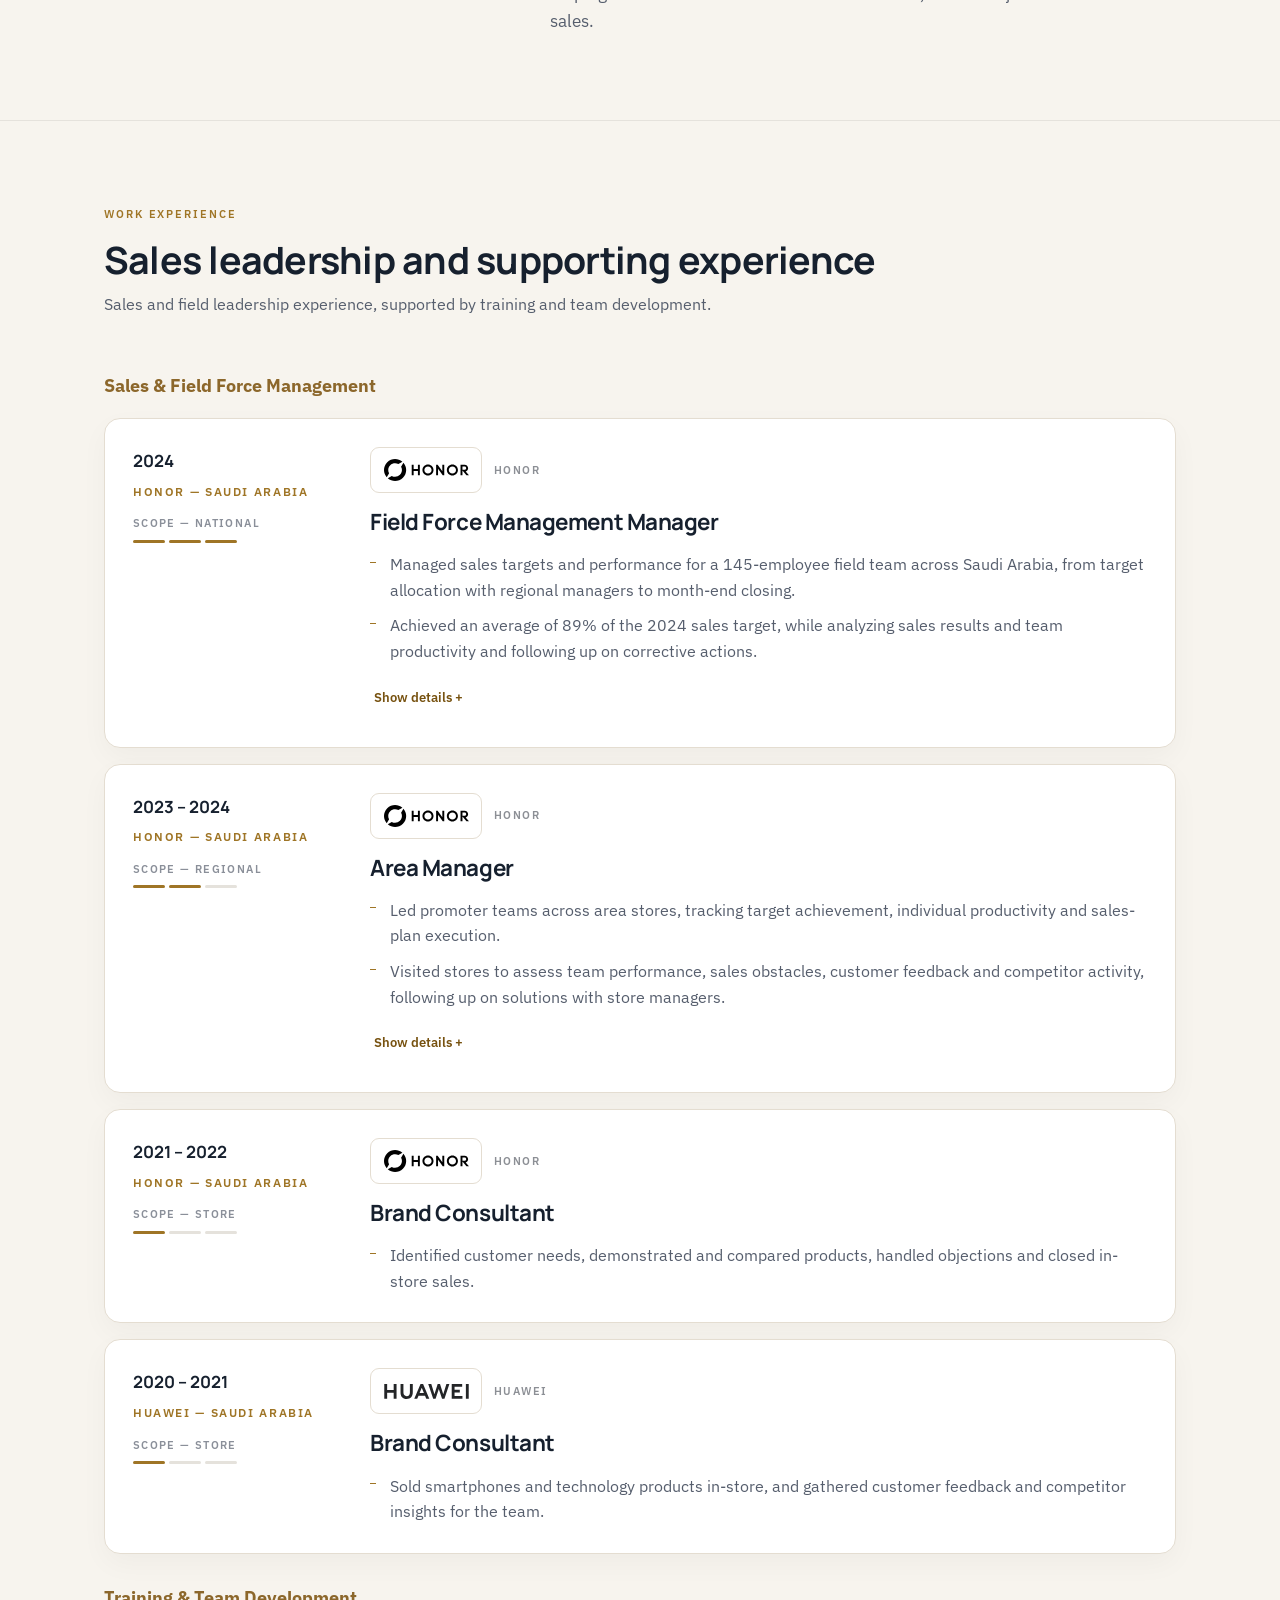
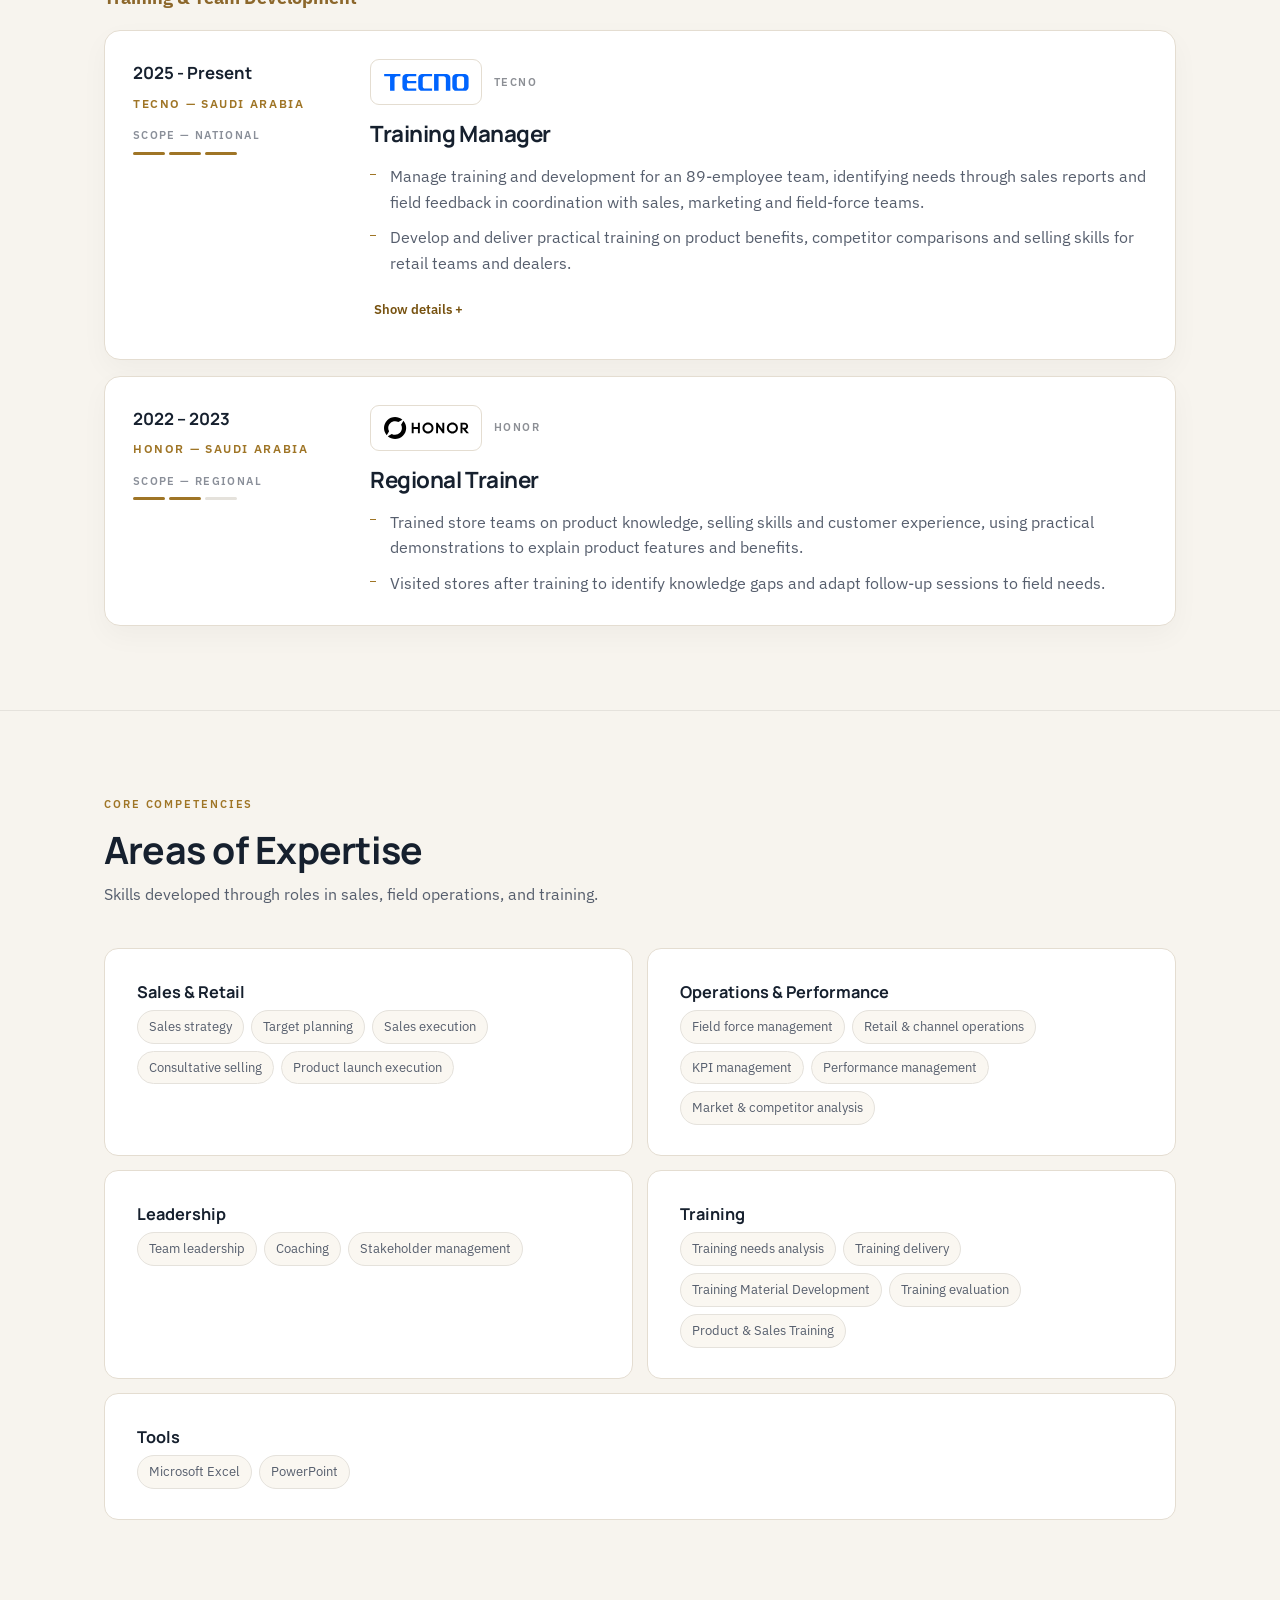
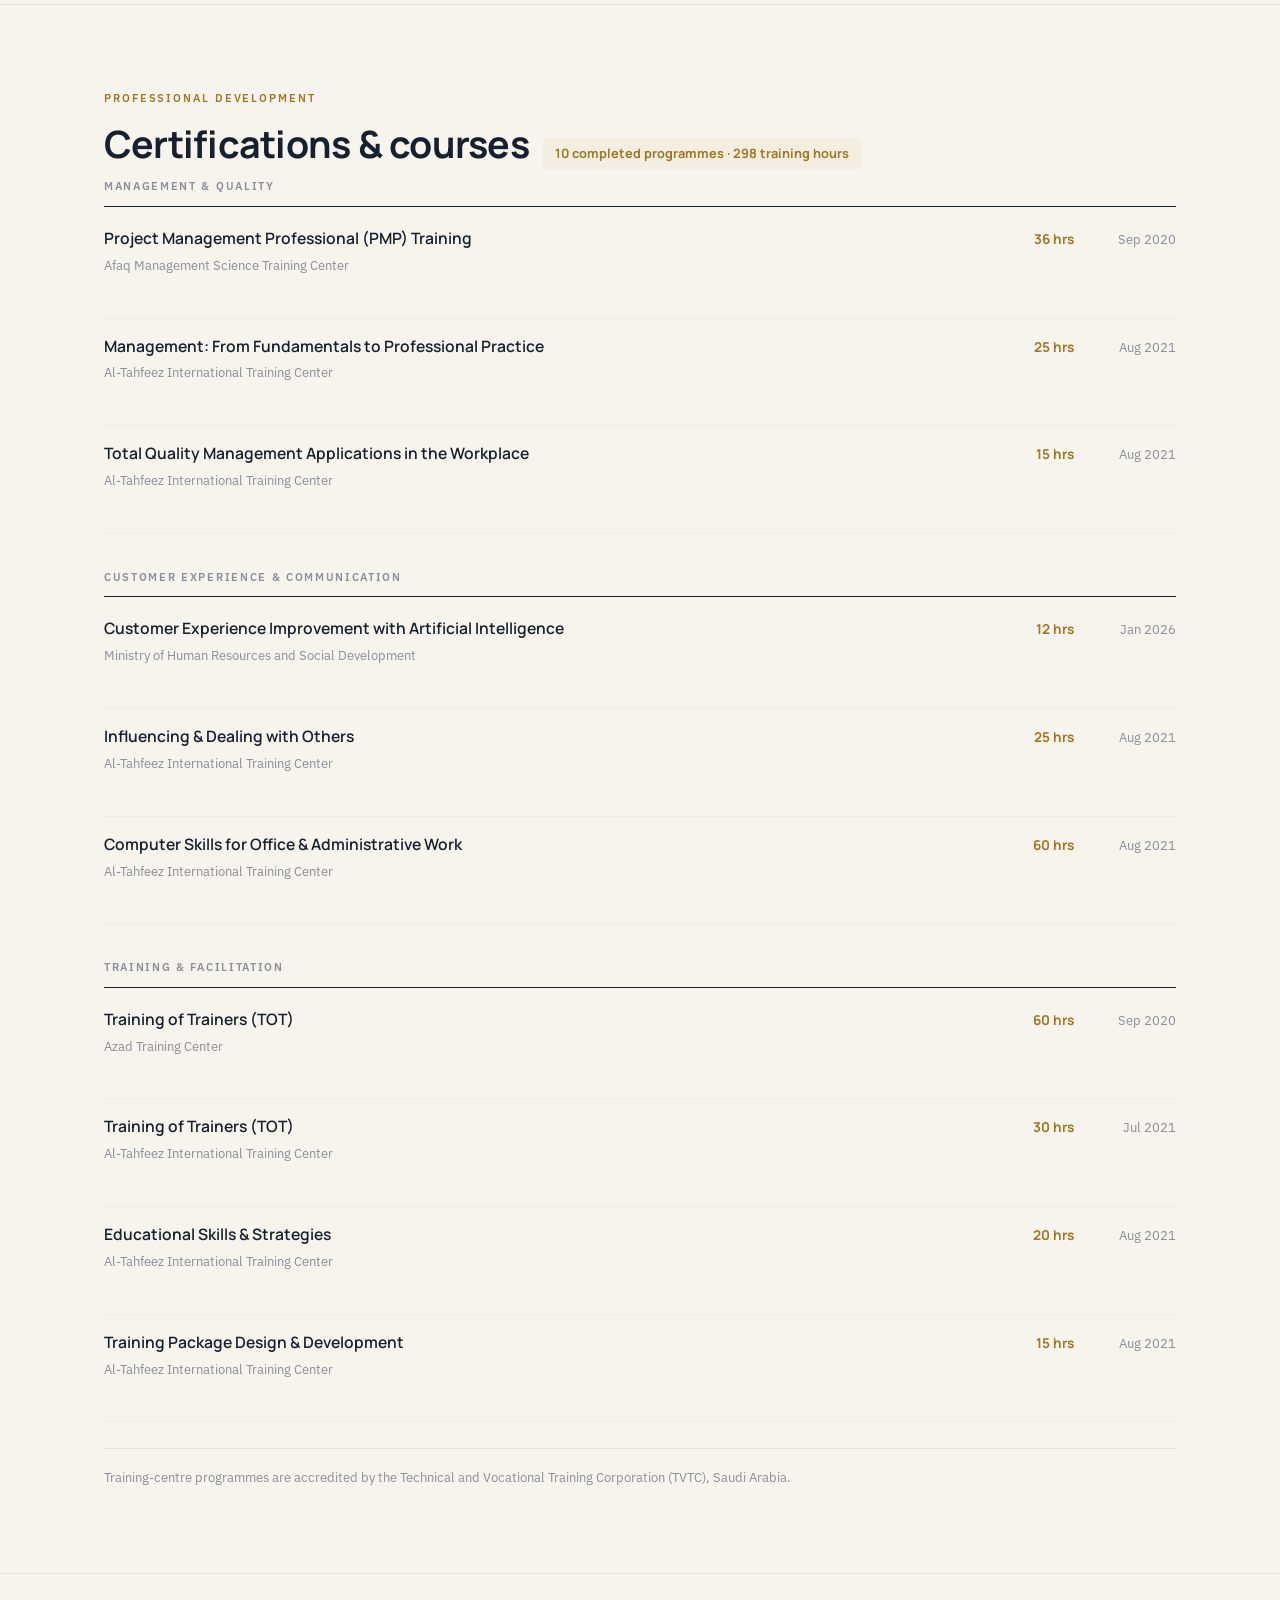
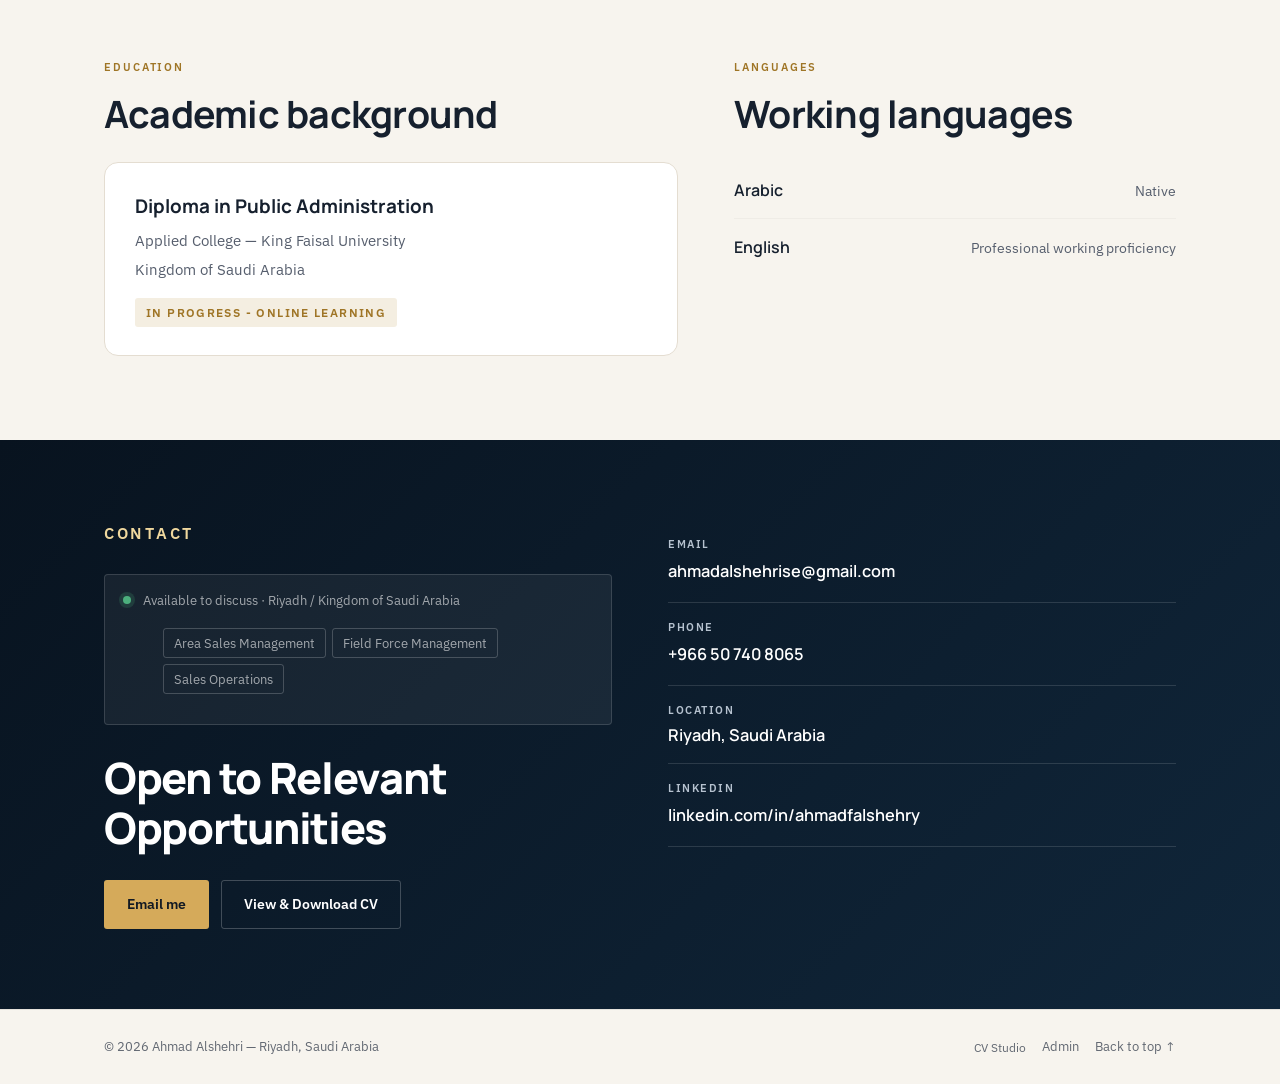
==== commit 580f9131: "Add portfolio favicon and capture settled full-page visual evidence" ====
--- a/index.html
+++ b/index.html
@@ -7,6 +7,7 @@
 <meta name="description" content="Ahmad Alshehri — Sales, area and field-force management, team leadership and retail performance in Saudi Arabia.">
 <meta name="author" content="Ahmad Alshehri">
 <meta name="theme-color" content="#08131f">
+<link rel="icon" href="assets/favicon.svg" type="image/svg+xml">
 <link rel="canonical" href="https://hamodft.github.io/ahmadalshehri/">
 <meta property="og:type" content="profile">
 <meta property="og:site_name" content="Ahmad Alshehri Professional Portfolio">
--- a/assets/portfolio-v3.css
+++ b/assets/portfolio-v3.css
@@ -60,7 +60,11 @@
 .site-head .brand span{color:#d5aa5a!important}
 .brand-head p{color:#626872}
 .contact .btn-gold{background:#d5aa5a}
-.foot-in,.foot-in a{color:#626872}
+.foot .foot-in,.foot .foot-in p,.foot .foot-in a{color:#626872}
 .brand-tile img{width:120px;height:34px;object-fit:contain}
 .v3-role-logo img{width:85px;height:24px;object-fit:contain}
 @media(hover:none){.profile-photo-stage{will-change:auto;transform:none!important}}
+.foot .to-top{opacity:1!important}
+.contact .btn-gold:hover{background:#e5bd73}
+.aside-card .f-k,.contact .f-k{color:#b6c2cf!important}
+.aside-card .f-v small,.hero-meta{color:#becbd5!important}
